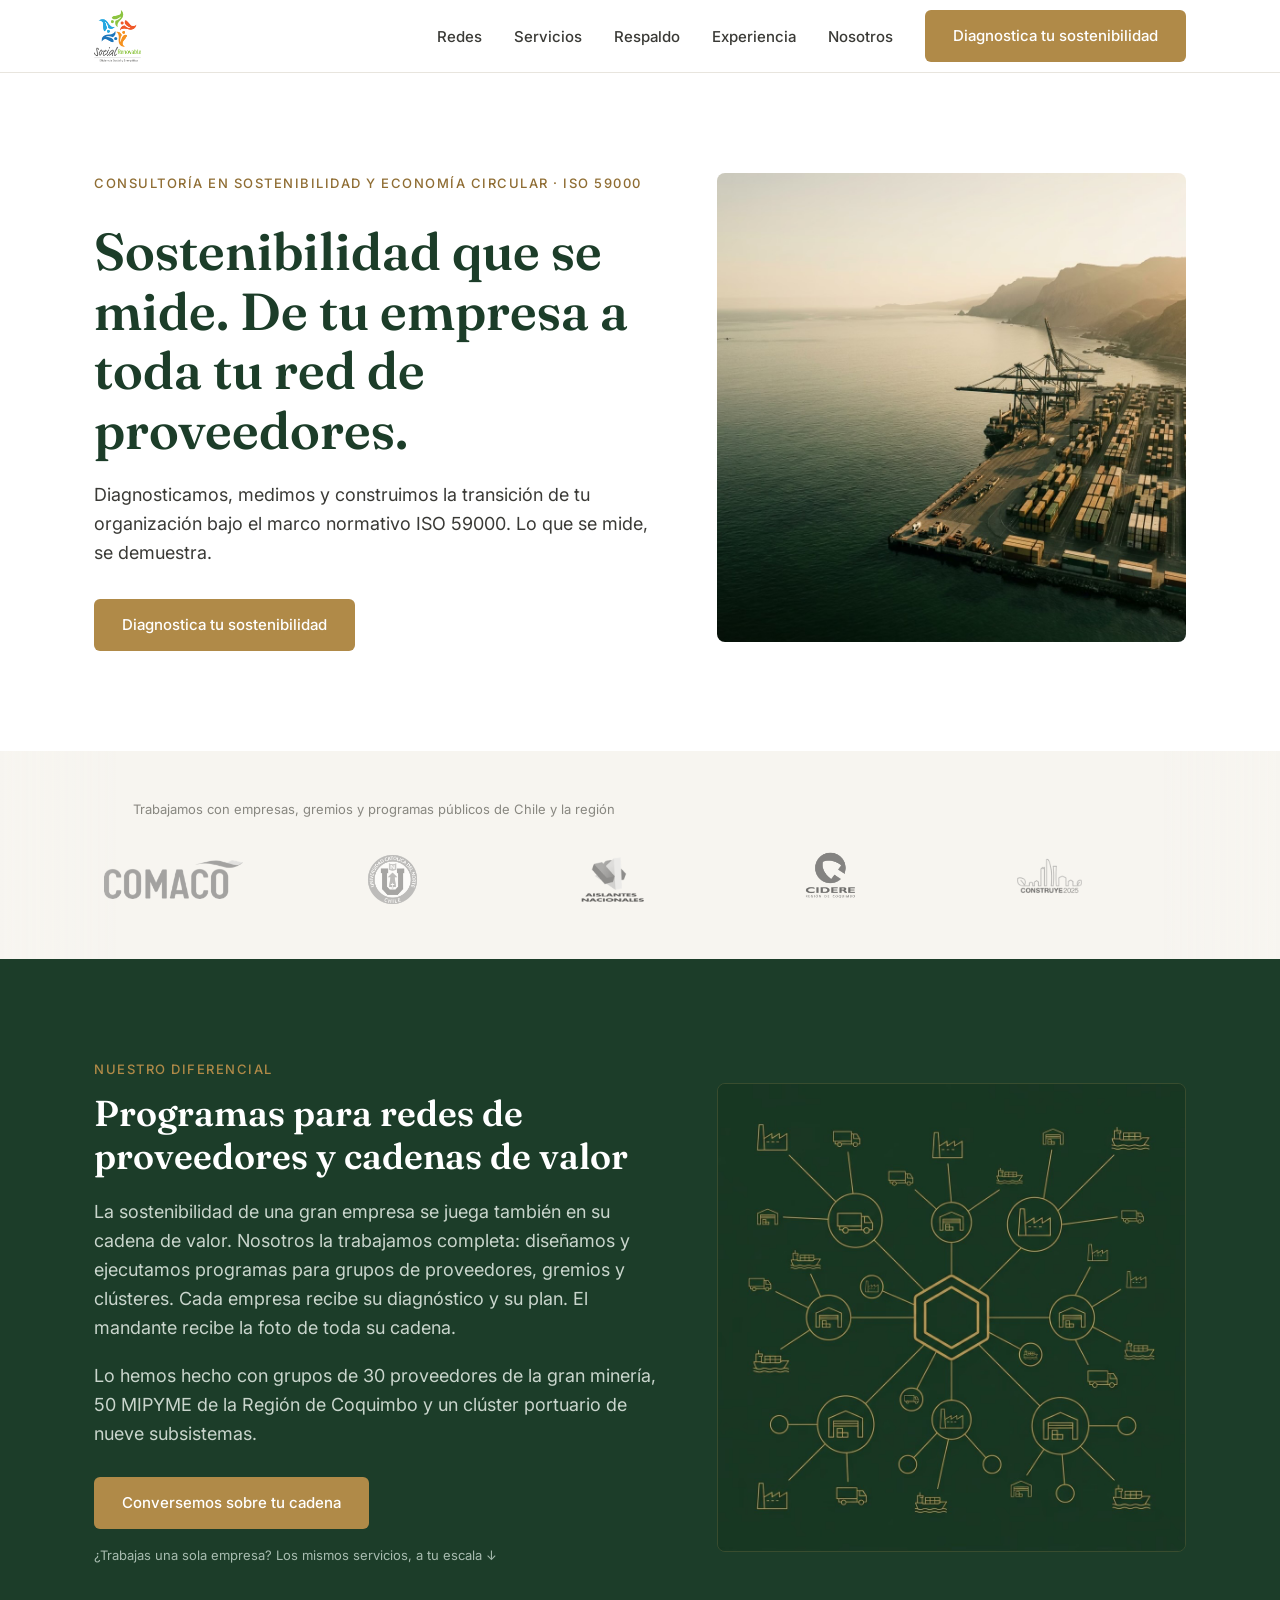
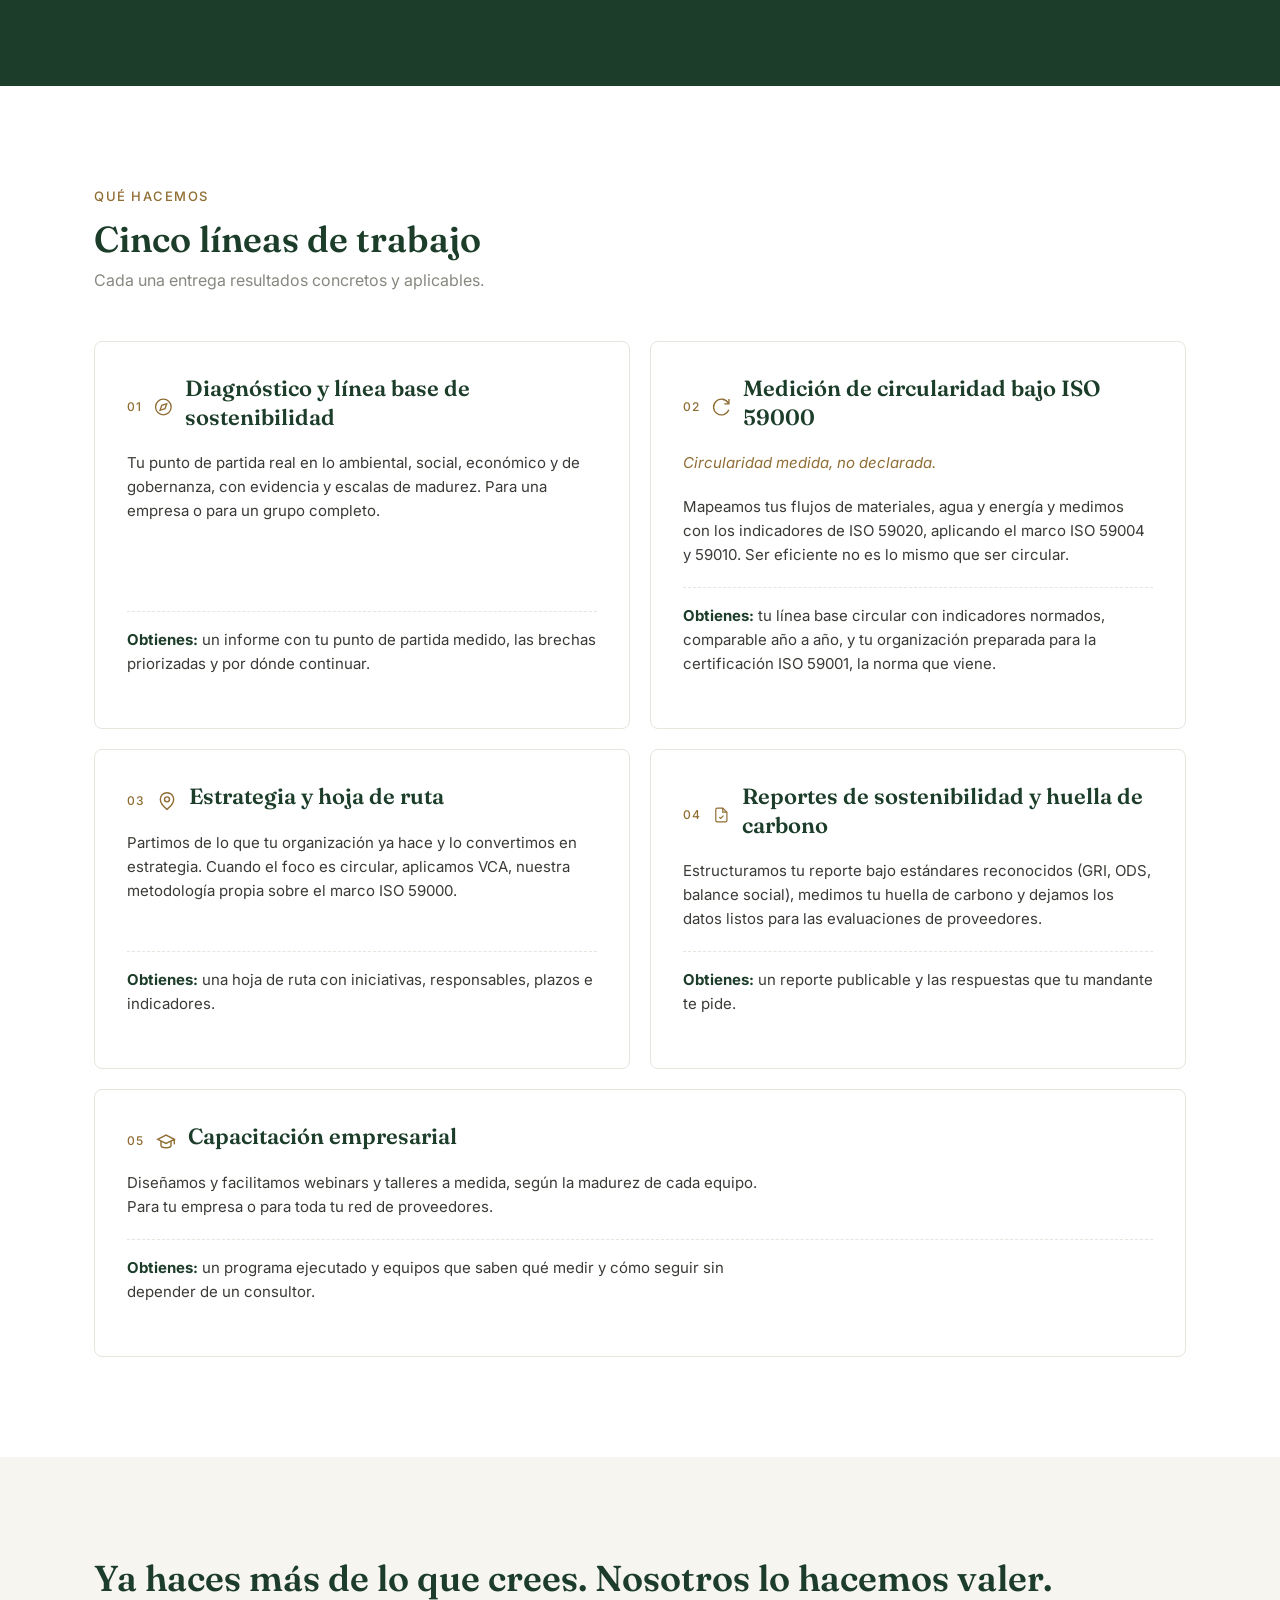
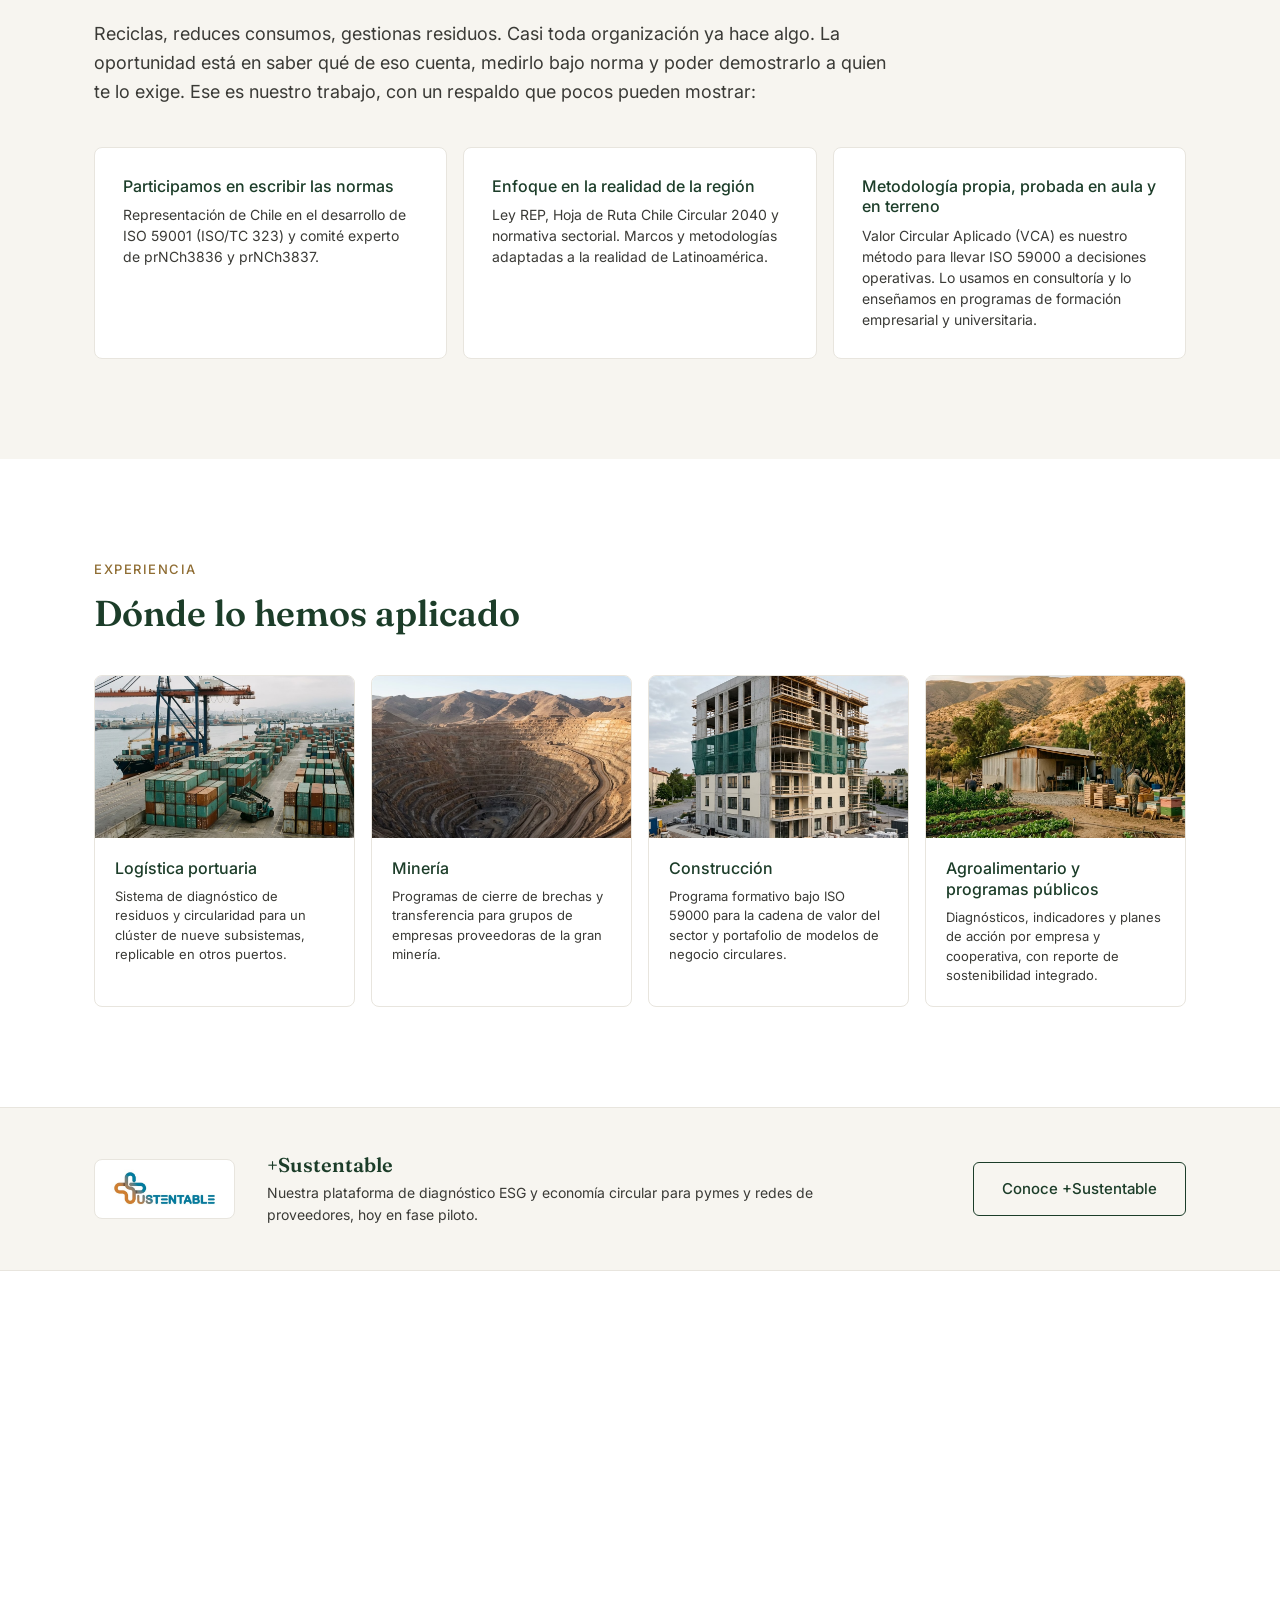
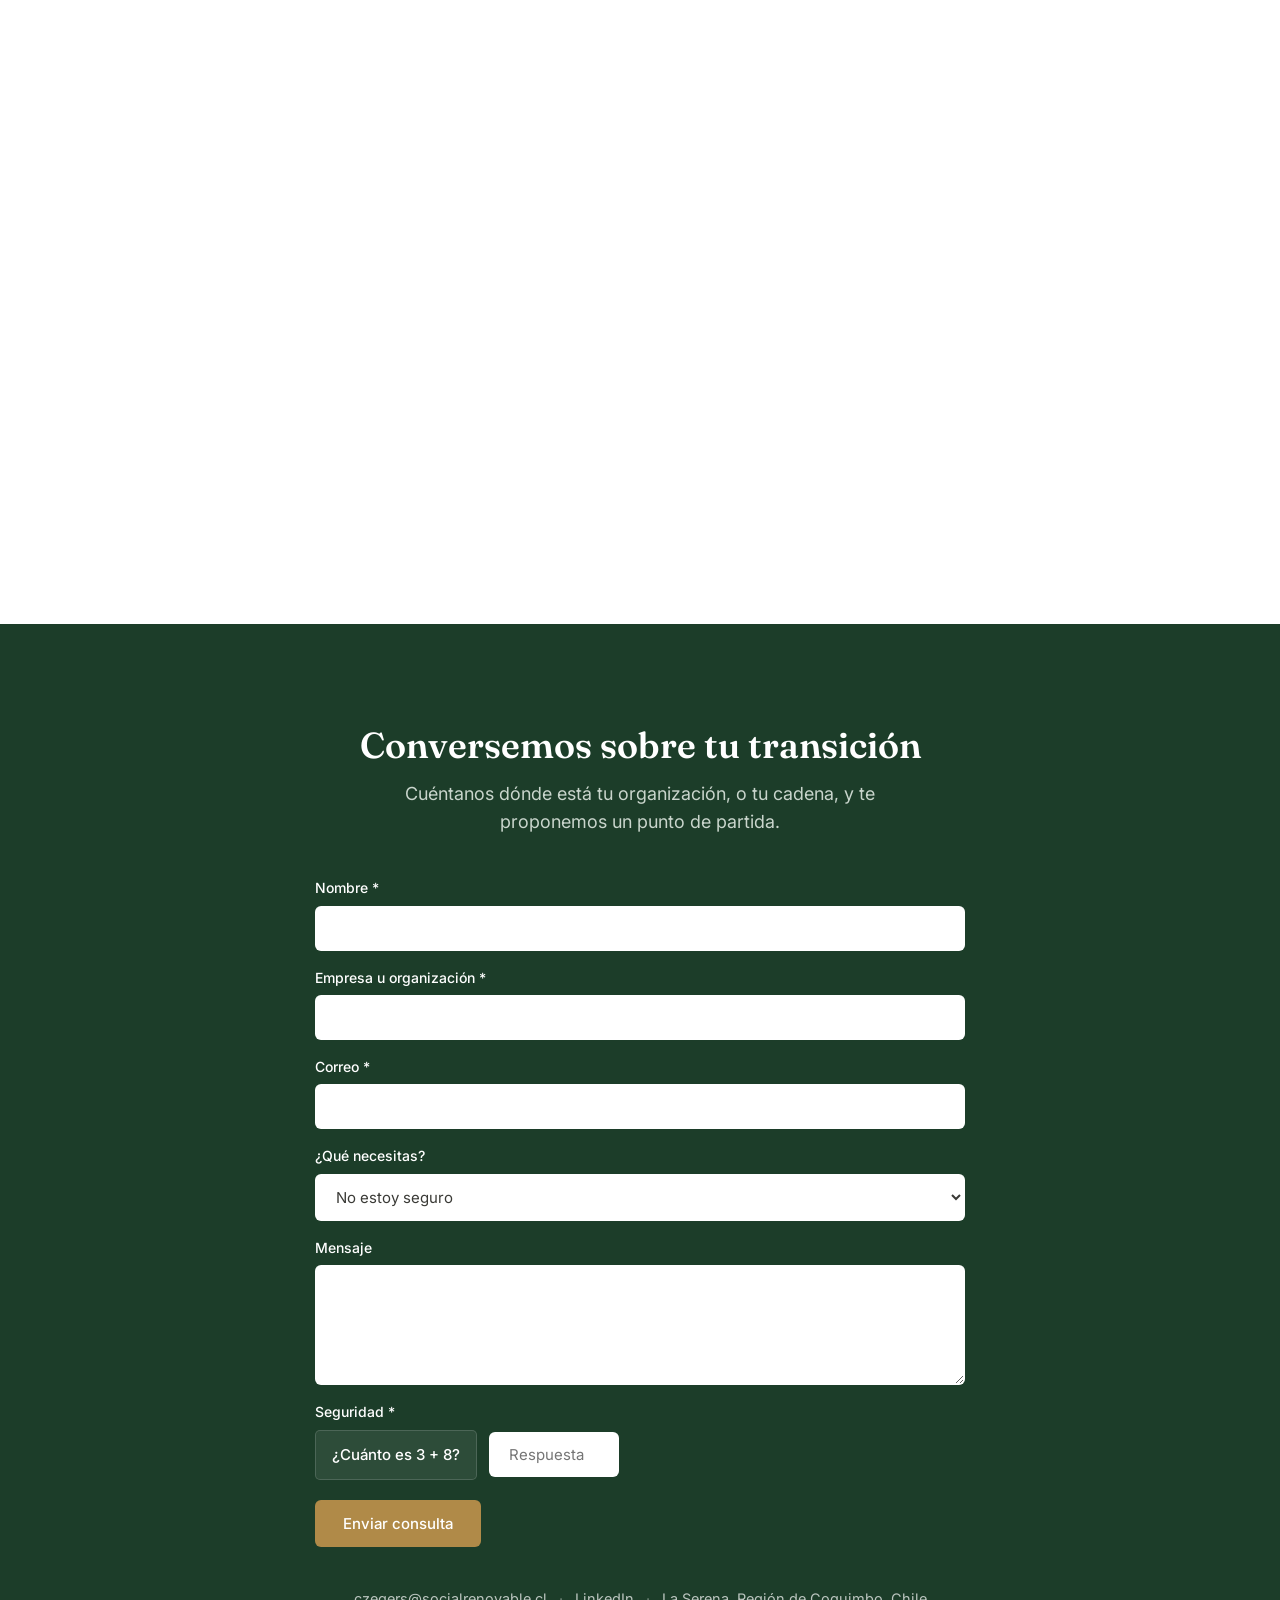
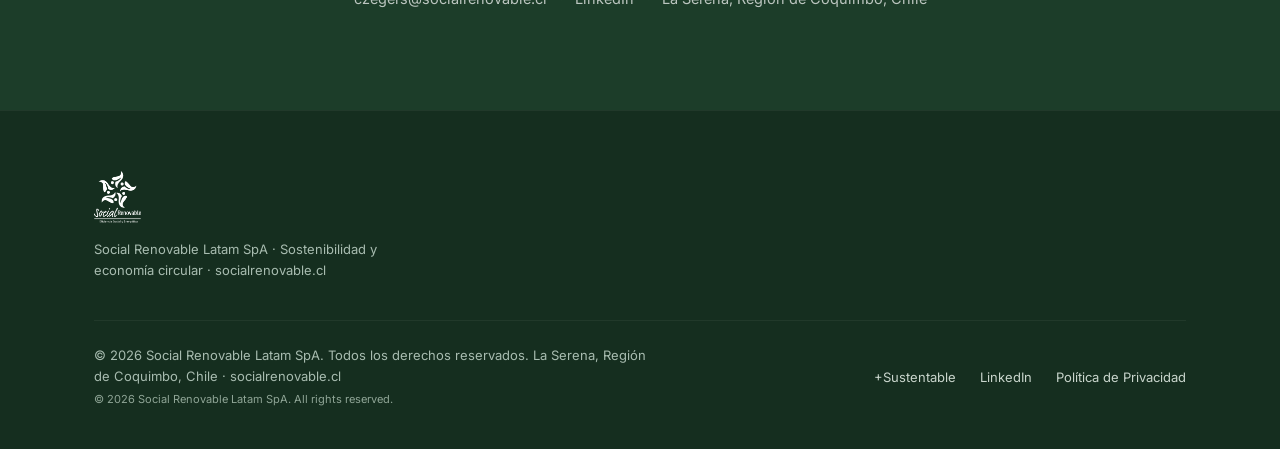
==== index.html @ d2549c49 "Use universal JPG images to resolve Firefox Mobile AVIF decoding failure" ====
<!DOCTYPE html>
<html lang="es-CL">

<head>
  <meta charset="UTF-8">
  <meta name="viewport" content="width=device-width, initial-scale=1.0">
  <title>Social Renovable Latam · Consultoría en sostenibilidad y economía circular ISO 59000</title>
  <meta name="description"
    content="Diagnóstico, medición de circularidad ISO 59000, estrategia, reportes de sostenibilidad y capacitación. Para empresas y redes de proveedores. Chile y Latinoamérica.">
  <meta name="robots" content="index, follow, max-image-preview:large, max-snippet:-1, max-video-preview:-1">

  <link rel="canonical" href="https://socialrenovable.cl/">

  <meta property="og:type" content="website">
  <meta property="og:url" content="https://socialrenovable.cl/">
  <meta property="og:title"
    content="Social Renovable Latam · Consultoría en sostenibilidad y economía circular ISO 59000">
  <meta property="og:description"
    content="Diagnóstico, medición de circularidad ISO 59000, estrategia, reportes de sostenibilidad y capacitación. Para empresas y redes de proveedores. Chile y Latinoamérica.">
  <meta property="og:image" content="https://socialrenovable.cl/img/logos/LOGO-SOCIAL-RENOVABLE_alta.png">

  <meta name="twitter:card" content="summary_large_image">
  <meta name="twitter:title"
    content="Social Renovable Latam · Consultoría en sostenibilidad y economía circular ISO 59000">
  <meta name="twitter:description"
    content="Diagnóstico, medición de circularidad ISO 59000, estrategia, reportes de sostenibilidad y capacitación. Para empresas y redes de proveedores. Chile y Latinoamérica.">
  <meta name="twitter:image" content="https://socialrenovable.cl/img/logos/LOGO-SOCIAL-RENOVABLE_alta.png">

  <script type="application/ld+json">
  {
    "@context": "https://schema.org",
    "@type": "LocalBusiness",
    "name": "Social Renovable Latam",
    "image": "https://socialrenovable.cl/img/logos/LOGO-SOCIAL-RENOVABLE_alta.png",
    "url": "https://socialrenovable.cl/",
    "telephone": "+56977085377",
    "email": "czegers@socialrenovable.cl",
    "address": {
      "@type": "PostalAddress",
      "addressLocality": "La Serena",
      "addressRegion": "Región de Coquimbo",
      "addressCountry": "CL"
    },
    "sameAs": [
      "https://www.linkedin.com/company/social-renovable/"
    ],
    "description": "Consultoría senior en sostenibilidad, economía circular ISO 59000, estrategias ESG y medición de huella de carbono en Chile y Latinoamérica."
  }
  </script>

  <link rel="icon" type="image/png" href="img/logos/LOGO-SOCIAL-RENOVABLE_alta.png">
  <link rel="preconnect" href="https://fonts.googleapis.com">
  <link rel="preconnect" href="https://fonts.gstatic.com" crossorigin>
  <link
    href="https://fonts.googleapis.com/css2?family=Fraunces:opsz,wght@9..144,500;9..144,600&family=Inter:wght@400;500&display=swap"
    rel="stylesheet">
  <link rel="stylesheet" href="css/style.css">
  <script src="js/main.js" defer></script>
</head>

<body>

  <!-- navbar -->
  <nav class="navbar">
    <div class="wrap">
      <a href="#inicio" class="nav-logo" aria-label="Social Renovable Latam Inicio">
        <img src="img/logos/LOGO-SOCIAL-RENOVABLE_alta.png" alt="Social Renovable Latam Logo" width="200" height="52"
          fetchpriority="high">
      </a>

      <button class="nav-toggle" aria-label="Abrir menú de navegación" aria-expanded="false">
        <span></span>
        <span></span>
        <span></span>
      </button>

      <ul class="nav-menu">
        <li class="nav-item"><a href="#redes">Redes</a></li>
        <li class="nav-item"><a href="#servicios">Servicios</a></li>
        <li class="nav-item"><a href="#respaldo">Respaldo</a></li>
        <li class="nav-item"><a href="#experiencia">Experiencia</a></li>
        <li class="nav-item"><a href="#nosotros">Nosotros</a></li>
        <li><a href="#contacto" class="btn btn-primario">Diagnostica tu sostenibilidad</a></li>
      </ul>
    </div>
  </nav>

  <!-- hero -->
  <header class="hero" id="inicio">
    <div class="wrap">
      <div class="hero-content reveal">
        <span class="eyebrow">Consultoría en sostenibilidad y economía circular · ISO 59000</span>
        <h1>Sostenibilidad que se mide. De tu empresa a toda tu red de proveedores.</h1>
        <p class="hero-description">
          Diagnosticamos, medimos y construimos la transición de tu organización bajo el marco normativo ISO 59000. Lo
          que se mide, se demuestra.
        </p>
        <div class="hero-actions">
          <a href="#contacto" class="btn btn-primario">Diagnostica tu sostenibilidad</a>
        </div>
      </div>
      <div class="hero-img reveal">
        <img src="img/hero_port_terminal.jpg"
          alt="Vista elevada de un terminal portuario industrial al atardecer en la costa chilena, con contenedores y grúas de carga bajo una luz cálida"
          width="570" height="380" fetchpriority="high">
      </div>
    </div>
  </header>

  <main>

    <section class="trust section-crema">
      <div class="wrap reveal">
        <p class="trust-title">Trabajamos con empresas, gremios y programas públicos de Chile y la región</p>
        <!-- Los logotipos de clientes se cargan dinámicamente desde js/main.js -->
        <div class="trust-logos-wrapper">
          <div class="trust-logos" id="client-logos-container-1"></div>
          <div class="trust-logos" id="client-logos-container-2" aria-hidden="true"></div>
        </div>
      </div>
    </section>


    <section class="networks section-dark" id="redes">
      <div class="wrap">
        <div class="networks-content reveal">
          <span class="eyebrow">Nuestro diferencial</span>
          <h2>Programas para redes de proveedores y cadenas de valor</h2>
          <p>
            La sostenibilidad de una gran empresa se juega también en su cadena de valor. Nosotros la trabajamos
            completa:
            diseñamos y ejecutamos programas para grupos de proveedores, gremios y clústeres. Cada empresa recibe su
            diagnóstico y su plan. El mandante recibe la foto de toda su cadena.
          </p>
          <p>
            Lo hemos hecho con grupos de 30 proveedores de la gran minería, 50 MIPYME de la Región de Coquimbo y un
            clúster portuario de nueve subsistemas.
          </p>
          <div class="networks-actions">
            <a href="#contacto" class="btn btn-primario">Conversemos sobre tu cadena</a>
            <p class="networks-bridge">¿Trabajas una sola empresa? Los mismos servicios, a tu escala ↓</p>
          </div>
        </div>
        <div class="networks-img reveal">
          <img src="img/supply_network_illustration.jpg"
            alt="Ilustración de red que conecta nodos industriales, representando la cadena de valor y proveedores en color dorado sobre fondo verde"
            loading="lazy" width="570" height="380">
        </div>
      </div>
    </section>


    <section class="services" id="servicios">
      <div class="wrap">
        <div class="reveal">
          <span class="eyebrow">Qué hacemos</span>
          <h2>Cinco líneas de trabajo</h2>
          <p class="services-intro">Cada una entrega resultados concretos y aplicables.</p>
        </div>

        <div class="services-grid">

          <article class="card-service reveal">
            <div class="card-header">
              <span class="card-num">01</span>

              <svg class="card-icon" viewBox="0 0 24 24" xmlns="http://www.w3.org/2000/svg">
                <circle cx="12" cy="12" r="10" />
                <polygon points="16.24,7.76 14.12,14.12 7.76,16.24 9.88,9.88" />
              </svg>
              <h3>Diagnóstico y línea base de sostenibilidad</h3>
            </div>
            <p>
              Tu punto de partida real en lo ambiental, social, económico y de gobernanza, con evidencia y escalas de
              madurez. Para una empresa o para un grupo completo.
            </p>
            <div class="card-output">
              <p><strong>Obtienes:</strong> un informe con tu punto de partida medido, las brechas priorizadas y por
                dónde
                continuar.</p>
            </div>
          </article>


          <article class="card-service reveal">
            <div class="card-header">
              <span class="card-num">02</span>

              <svg class="card-icon" viewBox="0 0 24 24" xmlns="http://www.w3.org/2000/svg">
                <path d="M21.5 2v6h-6M21.34 15.57a10 10 0 1 1-.57-8.38l.67-.67" />
              </svg>
              <h3>Medición de circularidad bajo ISO 59000</h3>
            </div>
            <p class="card-tagline">Circularidad medida, no declarada.</p>
            <p>
              Mapeamos tus flujos de materiales, agua y energía y medimos con los indicadores de ISO 59020, aplicando el
              marco ISO 59004 y 59010. Ser eficiente no es lo mismo que ser circular.
            </p>
            <div class="card-output">
              <p><strong>Obtienes:</strong> tu línea base circular con indicadores normados, comparable año a año, y tu
                organización preparada para la certificación ISO 59001, la norma que viene.</p>
            </div>
          </article>


          <article class="card-service reveal">
            <div class="card-header">
              <span class="card-num">03</span>

              <svg class="card-icon" viewBox="0 0 24 24" xmlns="http://www.w3.org/2000/svg">
                <path d="M20 10c0 6-8 12-8 12s-8-6-8-12a8 8 0 0 1 16 0Z" />
                <circle cx="12" cy="10" r="3" />
              </svg>
              <h3>Estrategia y hoja de ruta</h3>
            </div>
            <p>
              Partimos de lo que tu organización ya hace y lo convertimos en estrategia. Cuando el foco es circular,
              aplicamos VCA, nuestra metodología propia sobre el marco ISO 59000.
            </p>
            <div class="card-output">
              <p><strong>Obtienes:</strong> una hoja de ruta con iniciativas, responsables, plazos e indicadores.</p>
            </div>
          </article>


          <article class="card-service reveal">
            <div class="card-header">
              <span class="card-num">04</span>

              <svg class="card-icon" viewBox="0 0 24 24" xmlns="http://www.w3.org/2000/svg">
                <path d="M14 2H6a2 2 0 0 0-2 2v16a2 2 0 0 0 2 2h12a2 2 0 0 0 2-2V8z" />
                <polyline points="14 2 14 8 20 8" />
                <polyline points="9 15 11 17 15 13" />
              </svg>
              <h3>Reportes de sostenibilidad y huella de carbono</h3>
            </div>
            <p>
              Estructuramos tu reporte bajo estándares reconocidos (GRI, ODS, balance social), medimos tu huella de
              carbono y dejamos los datos listos para las evaluaciones de proveedores.
            </p>
            <div class="card-output">
              <p><strong>Obtienes:</strong> un reporte publicable y las respuestas que tu mandante te pide.</p>
            </div>
          </article>


          <article class="card-service card-wide reveal">
            <div class="card-header">
              <span class="card-num">05</span>

              <svg class="card-icon" viewBox="0 0 24 24" xmlns="http://www.w3.org/2000/svg">
                <path d="M22 10v6M2 10l10-5 10 5-10 5z" />
                <path d="M6 12v5c0 2 2.5 3 6 3s6-1 6-3v-5" />
              </svg>
              <h3>Capacitación empresarial</h3>
            </div>
            <p>
              Diseñamos y facilitamos webinars y talleres a medida, según la madurez de cada equipo. Para tu empresa o
              para toda tu red de proveedores.
            </p>
            <div class="card-output">
              <p><strong>Obtienes:</strong> un programa ejecutado y equipos que saben qué medir y cómo seguir sin
                depender
                de un consultor.</p>
            </div>
          </article>
        </div>
      </div>
    </section>


    <section class="backing section-crema" id="respaldo">
      <div class="wrap">
        <div class="reveal">
          <h2>Ya haces más de lo que crees. Nosotros lo hacemos valer.</h2>
          <p class="backing-intro">
            Reciclas, reduces consumos, gestionas residuos. Casi toda organización ya hace algo. La oportunidad está en
            saber qué de eso cuenta, medirlo bajo norma y poder demostrarlo a quien te lo exige. Ese es nuestro trabajo,
            con un respaldo que pocos pueden mostrar:
          </p>
        </div>

        <div class="backing-grid">

          <article class="card-backing reveal">
            <h3>Participamos en escribir las normas</h3>
            <p>Representación de Chile en el desarrollo de ISO 59001 (ISO/TC 323) y comité experto de prNCh3836 y
              prNCh3837.</p>
          </article>


          <article class="card-backing reveal">
            <h3>Enfoque en la realidad de la región</h3>
            <p>Ley REP, Hoja de Ruta Chile Circular 2040 y normativa sectorial. Marcos y metodologías adaptadas a la
              realidad de Latinoamérica.</p>
          </article>


          <article class="card-backing reveal">
            <h3>Metodología propia, probada en aula y en terreno</h3>
            <p>Valor Circular Aplicado (VCA) es nuestro método para llevar ISO 59000 a decisiones operativas. Lo usamos
              en consultoría y lo enseñamos en programas de formación empresarial y universitaria.</p>
          </article>
        </div>
      </div>
    </section>


    <section class="experience" id="experiencia">
      <div class="wrap">
        <div class="reveal">
          <span class="eyebrow">Experiencia</span>
          <h2>Dónde lo hemos aplicado</h2>
        </div>

        <div class="experience-grid">

          <article class="card-experience reveal">
            <div class="experience-img">
              <img src="img/port_logistics_stacks.jpg"
                alt="Pilas de contenedores en puerto de carga marítima, con grúa pórtico de fondo" loading="lazy"
                width="345" height="230">
            </div>
            <div class="experience-body">
              <h3>Logística portuaria</h3>
              <p>Sistema de diagnóstico de residuos y circularidad para un clúster de nueve subsistemas, replicable en
                otros puertos.</p>
            </div>
          </article>


          <article class="card-experience reveal">
            <div class="experience-img">
              <img src="img/chilean_copper_mine.jpg"
                alt="Faena minera a rajo abierto en el norte de Chile a primera hora de la mañana, mostrando terrazas y montañas secas de fondo"
                loading="lazy" width="345" height="230">
            </div>
            <div class="experience-body">
              <h3>Minería</h3>
              <p>Programas de cierre de brechas y transferencia para grupos de empresas proveedoras de la gran minería.
              </p>
            </div>
          </article>


          <article class="card-experience reveal">
            <div class="experience-img">
              <img src="img/construction_site_order.jpg"
                alt="Edificio en construcción con estructura de concreto expuesto y materiales ordenados en primer plano"
                loading="lazy" width="345" height="230">
            </div>
            <div class="experience-body">
              <h3>Construcción</h3>
              <p>Programa formativo bajo ISO 59000 para la cadena de valor del sector y portafolio de modelos de negocio
                circulares.</p>
            </div>
          </article>


          <article class="card-experience reveal">
            <div class="experience-img">
              <img src="img/chilean_valley_cooperative.jpg"
                alt="Cooperativa agrícola en un valle chileno semiárido con cultivos y cobertizo de empaque bajo la luz de la tarde"
                loading="lazy" width="345" height="230">
            </div>
            <div class="experience-body">
              <h3>Agroalimentario y programas públicos</h3>
              <p>Diagnósticos, indicadores y planes de acción por empresa y cooperativa, con reporte de sostenibilidad
                integrado.</p>
            </div>
          </article>
        </div>
      </div>
    </section>

    <!-- +Sustentable -->
    <section class="sustentable-bar section-crema">
      <div class="wrap reveal">
        <div class="sustentable-logo">
          <img src="img/logos/descarga.jpeg" alt="Logo de +Sustentable" loading="lazy" width="120" height="40">
        </div>
        <div class="sustentable-text">
          <h3>+Sustentable</h3>
          <p>Nuestra plataforma de diagnóstico ESG y economía circular para pymes y redes de proveedores, hoy en fase
            piloto.</p>
        </div>
        <a href="#" class="btn btn-secundario link-sustentable" target="_blank" rel="noopener">Conoce +Sustentable</a>
      </div>
    </section>


    <section class="about" id="nosotros">
      <div class="wrap">
        <!-- PARTE 1: LA CONSULTORA -->
        <div class="about-consultora reveal">
          <div class="about-intro-grid">
            <div class="about-company-desc">
              <span class="eyebrow">Quiénes somos</span>
              <p>Social Renovable Latam es una consultora en sostenibilidad y economía circular con base en la Región de
                Coquimbo y alcance en Chile y Latinoamérica. Conectamos el marco normativo internacional con decisiones
                de
                negocio concretas, para empresas y para cadenas de valor completas.</p>
              <p>Trabajamos con una red de especialistas que se integra según cada proyecto.</p>
            </div>
            <div class="founder-card-wrapper">
              <div class="about-card">
                <div class="about-photo">
                  <img src="img/cristian_zegers_cadiz.jpg" alt="Cristian Zegers Cádiz" loading="lazy" width="280"
                    height="350">
                </div>
                <h3>Cristian Zegers Cádiz</h3>
                <div class="about-tagline"><a href="https://www.linkedin.com/in/cristianzegerscadiz/" target="_blank"
                    rel="noopener"><svg width="14" height="14" viewBox="0 0 24 24" fill="none" stroke="currentColor"
                      stroke-width="2" stroke-linecap="round" stroke-linejoin="round"
                      style="vertical-align: middle; margin-right: 4px; position: relative; top: -1px;">
                      <path d="M16 8a6 6 0 0 1 6 6v7h-4v-7a2 2 0 0 0-2-2 2 2 0 0 0-2 2v7h-4v-7a6 6 0 0 1 6-6z"></path>
                      <rect x="2" y="9" width="4" height="12"></rect>
                      <circle cx="4" cy="4" r="2"></circle>
                    </svg>linkedin.com/in/cristianzegerscadiz</a></div>
                <p class="about-bio">Fundador y consultor senior en sostenibilidad y economía circular. Representa a
                  Chile en el desarrollo de la norma ISO 59001 (ISO/TC 323). Docente de Magister.</p>
              </div>
            </div>
          </div>
        </div>
      </div>
    </section>

    <!-- Contacto -->
    <section class="contact section-dark" id="contacto">
      <div class="wrap">
        <div class="reveal">
          <h2>Conversemos sobre tu transición</h2>
          <p class="contact-intro">Cuéntanos dónde está tu organización, o tu cadena, y te proponemos un punto de
            partida.
          </p>
        </div>

        <div class="contact-layout reveal">
          <form class="contact-form" id="contact-form">
            <!-- Campos de Configuración de FormSubmit (Desactiva captcha en la redirección externa porque usaremos uno interno) -->
            <input type="hidden" name="_captcha" value="false">
            <!-- Honeypot: Campo oculto anti-bots -->
            <input type="text" name="_honey" style="display:none">

            <div class="form-group">
              <label for="form-nombre">Nombre *</label>
              <input type="text" id="form-nombre" name="nombre" class="form-input" required>
            </div>

            <div class="form-group">
              <label for="form-empresa">Empresa u organización *</label>
              <input type="text" id="form-empresa" name="empresa" class="form-input" required>
            </div>

            <div class="form-group">
              <label for="form-email">Correo *</label>
              <input type="email" id="form-email" name="email" class="form-input" required>
            </div>

            <div class="form-group">
              <label for="form-necesita">¿Qué necesitas?</label>
              <select id="form-necesita" name="necesidad" class="form-input">
                <option value="Diagnóstico de sostenibilidad">Diagnóstico de sostenibilidad</option>
                <option value="Medición de circularidad">Medición de circularidad</option>
                <option value="Estrategia y hoja de ruta">Estrategia y hoja de ruta</option>
                <option value="Reportes y huella de carbono">Reportes y huella de carbono</option>
                <option value="Capacitación">Capacitación</option>
                <option value="Programa para mi red de proveedores">Programa para mi red de proveedores</option>
                <option value="No estoy seguro" selected>No estoy seguro</option>
              </select>
            </div>

            <div class="form-group">
              <label for="form-mensaje">Mensaje</label>
              <textarea id="form-mensaje" name="mensaje" class="form-input"></textarea>
            </div>

            <!-- CAPTCHA Matemático de Seguridad -->
            <div class="form-group captcha-group">
              <label for="form-captcha">Seguridad *</label>
              <div class="captcha-wrapper">
                <span id="captcha-question" class="captcha-question">¿Cuánto es X + Y?</span>
                <input type="number" id="form-captcha" class="form-input captcha-input" placeholder="Respuesta"
                  required>
              </div>
            </div>

            <button type="submit" class="btn btn-primario">Enviar consulta</button>

            <div class="form-message" id="form-message"></div>
          </form>

          <div class="contact-footer">
            <a href="mailto:czegers@socialrenovable.cl" class="contacto-email">czegers@socialrenovable.cl</a>
            <span class="divider">·</span>
            <a href="https://www.linkedin.com/company/social-renovable/" target="_blank" rel="noopener">LinkedIn</a>
            <span class="divider">·</span>
            <span class="location">La Serena, Región de Coquimbo, Chile</span>
          </div>
        </div>
      </div>
    </section>

  </main>

  <!-- footer -->
  <footer class="footer">
    <div class="wrap">
      <div class="footer-top">
        <div class="footer-brand">
          <a href="#inicio" class="footer-logo">
            <img src="img/logos/LOGO-SOCIAL-RENOVABLE_alta.png" alt="Social Renovable Latam Logo Blanco" width="200"
              height="52">
          </a>
          <p>Social Renovable Latam SpA · Sostenibilidad y economía circular · socialrenovable.cl</p>
        </div>
      </div>

      <div class="footer-bottom">
        <div class="footer-copyrights">
          <p>&copy; 2026 Social Renovable Latam SpA. Todos los derechos reservados. La Serena, Región de Coquimbo, Chile
            · socialrenovable.cl</p>
          <p class="copyright-en">&copy; 2026 Social Renovable Latam SpA. All rights reserved.</p>
        </div>
        <div class="footer-links">
          <a href="#" class="link-sustentable" target="_blank" rel="noopener">+Sustentable</a>
          <a href="https://www.linkedin.com/company/social-renovable/" target="_blank" rel="noopener">LinkedIn</a>
          <a href="politica-de-privacidad.html">Política de Privacidad</a>
        </div>
      </div>
    </div>
  </footer>

</body>

</html>
---- css/style.css ----
:root {
  --color-verde-noche: #1C3D29;
  --color-verde-oscuro: #152E1F;
  --color-dorado-btn: #B08A48;
  --color-dorado-btn-hover: #9C7A3E;
  --color-dorado-texto: #8F6D33;
  --color-crema: #F7F5F0;
  --color-texto-cuerpo: #3A3A36;
  --color-texto-sobre-verde-titulo: #FFFFFF;
  --color-texto-sobre-verde-cuerpo: #C9D5CC;
  --color-texto-sobre-verde-nota: #A8BCB0;
  --color-bordes-tarjeta: #E8E5DE;

  --font-titulos: 'Fraunces', serif;
  --font-cuerpo: 'Inter', sans-serif;

  --max-width-content: 1140px;
}

* {
  margin: 0;
  padding: 0;
  box-sizing: border-box;
}

html {
  scroll-behavior: smooth;
}

body {
  font-family: var(--font-cuerpo);
  font-size: 18px;
  line-height: 1.6;
  color: var(--color-texto-cuerpo);
  background-color: #FFFFFF;
  -webkit-font-smoothing: antialiased;
}

h1,
h2,
h3,
.heading-font {
  font-family: var(--font-titulos);
  font-weight: 600;
  color: var(--color-verde-noche);
}

h1 {
  font-size: clamp(30px, 5vw, 52px);
  line-height: 1.15;
}

h2 {
  font-size: clamp(26px, 4vw, 36px);
  line-height: 1.2;
}

h3 {
  font-size: 22px;
  line-height: 1.3;
}

p {
  max-width: 70ch;
}

.eyebrow {
  font-size: 13px;
  font-weight: 500;
  text-transform: uppercase;
  letter-spacing: 1.5px;
  color: var(--color-dorado-texto);
  margin-bottom: 12px;
  display: block;
}

.section-dark .eyebrow {
  color: var(--color-dorado-btn);
}

.wrap {
  max-width: var(--max-width-content);
  margin: 0 auto;
  padding: 0 24px;
}

section {
  padding: 100px 0;
}

.section-dark {
  background-color: var(--color-verde-noche);
  color: var(--color-texto-sobre-verde-cuerpo);
}

.section-dark h2 {
  color: var(--color-texto-sobre-verde-titulo);
}

.section-crema {
  background-color: var(--color-crema);
}

.btn {
  display: inline-flex;
  align-items: center;
  justify-content: center;
  font-family: var(--font-cuerpo);
  font-size: 15px;
  font-weight: 500;
  text-decoration: none;
  padding: 14px 28px;
  border-radius: 6px;
  transition: all 0.2s ease;
  cursor: pointer;
  border: none;
}

.btn-primario {
  background-color: var(--color-dorado-btn);
  color: #FFFFFF;
}

.btn-primario:hover {
  background-color: var(--color-dorado-btn-hover);
}

.btn-secundario {
  background-color: transparent;
  border: 1.5px solid var(--color-verde-noche);
  color: var(--color-verde-noche);
}

.btn-secundario:hover {
  background-color: var(--color-verde-noche);
  color: #FFFFFF;
}

.section-dark .btn-secundario {
  border-color: #FFFFFF;
  color: #FFFFFF;
}

.section-dark .btn-secundario:hover {
  background-color: #FFFFFF;
  color: var(--color-verde-noche);
}

.link-secundario {
  display: inline-flex;
  align-items: center;
  font-size: 15px;
  font-weight: 500;
  text-decoration: none;
  color: var(--color-verde-noche);
  transition: opacity 0.2s ease;
}

.link-secundario:hover {
  opacity: 0.8;
}

.reveal {
  opacity: 0;
  transform: translateY(20px);
  transition: opacity 0.6s ease-out, transform 0.6s ease-out;
}

.reveal.visible {
  opacity: 1;
  transform: translateY(0);
}

@media (prefers-reduced-motion: reduce) {
  .reveal {
    opacity: 1;
    transform: none;
    transition: none;
  }
}

/* ----------------- COMPONENTES ----------------- */

.navbar {
  position: sticky;
  top: 0;
  background-color: #FFFFFF;
  border-bottom: 1px solid var(--color-bordes-tarjeta);
  z-index: 1000;
  transition: box-shadow 0.25s ease;
}

.navbar.scrolled {
  box-shadow: 0 4px 20px rgba(0, 0, 0, 0.05);
}

.navbar .wrap {
  display: flex;
  align-items: center;
  justify-content: space-between;
  height: 72px;
}

.nav-logo {
  display: block;
}

.nav-logo img {
  height: 52px;
  width: auto;
  display: block;
}

.nav-menu {
  display: flex;
  align-items: center;
  gap: 32px;
  list-style: none;
}

.nav-item a {
  text-decoration: none;
  color: var(--color-texto-cuerpo);
  font-size: 15px;
  font-weight: 500;
  transition: color 0.2s ease;
}

.nav-item a:hover {
  color: var(--color-verde-noche);
}

.nav-actions {
  display: flex;
  align-items: center;
  gap: 16px;
}

.nav-toggle {
  display: none;
  background: none;
  border: none;
  cursor: pointer;
  padding: 4px;
}

.nav-toggle span {
  display: block;
  width: 24px;
  height: 2px;
  background-color: var(--color-verde-noche);
  margin: 5px 0;
  transition: 0.3s ease;
}

.nav-toggle.active span:nth-child(1) {
  transform: rotate(-45deg) translate(-5px, 5px);
}

.nav-toggle.active span:nth-child(2) {
  opacity: 0;
}

.nav-toggle.active span:nth-child(3) {
  transform: rotate(45deg) translate(-5px, -5px);
}

.hero {
  padding: 100px 0;
  background-color: #FFFFFF;
}

.hero .wrap {
  display: grid;
  grid-template-columns: 1.2fr 1fr;
  gap: 60px;
  align-items: center;
}

.hero-content {
  display: flex;
  flex-direction: column;
  align-items: flex-start;
}

.hero-content h1 {
  margin: 16px 0 20px;
}

.hero-description {
  font-size: 18px;
  line-height: 1.6;
  margin-bottom: 32px;
  color: var(--color-texto-cuerpo);
}

.hero-actions {
  display: flex;
  align-items: center;
  gap: 20px;
  flex-wrap: wrap;
}

.hero-note {
  font-size: 13px;
  color: var(--color-dorado-texto);
  margin-top: 24px;
}

.hero-img img {
  width: 100%;
  height: auto;
  border-radius: 8px;
  object-fit: cover;
}

.trust {
  padding: 48px 0;
  text-align: center;
  overflow: hidden;
  position: relative;
}

.trust::before,
.trust::after {
  content: "";
  position: absolute;
  top: 0;
  width: 120px;
  height: 100%;
  z-index: 2;
  pointer-events: none;
}

.trust::before {
  left: 0;
  background: linear-gradient(to right, var(--color-crema) 0%, rgba(247, 245, 240, 0) 100%);
}

.trust::after {
  right: 0;
  background: linear-gradient(to left, var(--color-crema) 0%, rgba(247, 245, 240, 0) 100%);
}

.trust-title {
  font-size: 13px;
  color: #888780;
  margin-bottom: 28px;
  font-weight: normal;
}

.trust-logos-wrapper {
  overflow: hidden;
  width: 100%;
  display: flex;
  position: relative;
}

.trust-logos {
  display: flex;
  align-items: center;
  gap: 60px;
  flex-shrink: 0;
  animation: marquee 35s linear infinite;
  padding-right: 60px;
  will-change: transform;
  transform: translateZ(0);
}

@media (hover: hover) {
  .trust-logos-wrapper:hover .trust-logos {
    animation-play-state: paused;
  }
}

.trust-logo-item {
  width: 159px;
  height: 63px;
  flex-shrink: 0;
  display: flex;
  align-items: center;
  justify-content: center;
  padding: 0 10px;
}

.trust-logo-item img {
  max-width: 100%;
  max-height: 100%;
  width: auto;
  height: auto;
  object-fit: contain;
  filter: grayscale(100%);
  opacity: 0.6;
  transition: all 0.3s ease;
}

.trust-logo-item img:hover {
  filter: grayscale(0%);
  opacity: 1;
}

@keyframes marquee {
  0% {
    transform: translateX(0);
  }

  100% {
    transform: translateX(-100%);
  }
}

.networks .wrap {
  display: grid;
  grid-template-columns: 1.2fr 1fr;
  gap: 60px;
  align-items: center;
}

.networks h2 {
  margin: 12px 0 20px;
}

.networks p {
  margin-bottom: 20px;
}

.networks .networks-actions {
  margin-top: 28px;
}

.networks-bridge {
  font-size: 13px;
  color: var(--color-texto-sobre-verde-nota);
  margin-top: 16px;
}

.networks-img img {
  width: 100%;
  height: auto;
  border-radius: 8px;
  border: 1px solid rgba(176, 138, 72, 0.2);
}

.services h2 {
  margin: 12px 0 6px;
}

.services-intro {
  color: #888780;
  font-size: 16px;
  margin-bottom: 48px;
}

.services-grid {
  display: grid;
  grid-template-columns: repeat(2, 1fr);
  gap: 20px;
}

.card-service {
  background-color: #FFFFFF;
  border: 1px solid var(--color-bordes-tarjeta);
  border-radius: 8px;
  padding: 32px;
  transition: all 0.25s ease;
  display: flex;
  flex-direction: column;
}

.card-service:hover {
  border-color: var(--color-verde-noche);
  transform: translateY(-2px);
  box-shadow: 0 8px 30px rgba(28, 61, 41, 0.04);
}

.card-header {
  display: flex;
  align-items: center;
  gap: 12px;
  margin-bottom: 12px;
}

.card-num {
  font-size: 12px;
  font-weight: 500;
  color: var(--color-dorado-texto);
  letter-spacing: 1px;
}

.card-icon {
  width: 20px;
  height: 20px;
  stroke: var(--color-dorado-texto);
  fill: none;
  stroke-width: 1.7;
}

.card-service h3 {
  margin-bottom: 8px;
}

.card-tagline {
  font-size: 13px;
  font-style: italic;
  color: var(--color-dorado-texto);
  margin-bottom: 12px;
}

.card-service p {
  font-size: 15px;
  line-height: 1.6;
  margin-bottom: 20px;
  flex-grow: 1;
}

.card-output {
  font-size: 14px;
  padding-top: 16px;
  border-top: 1px dashed var(--color-bordes-tarjeta);
}

.card-output strong {
  color: var(--color-verde-noche);
}

.card-wide {
  grid-column: 1 / -1;
}

.backing h2 {
  margin-bottom: 20px;
}

.backing-intro {
  margin-bottom: 40px;
  font-size: 18px;
  max-width: 800px;
}

.backing-grid {
  display: grid;
  grid-template-columns: repeat(3, 1fr);
  gap: 16px;
}

.card-backing {
  background-color: #FFFFFF;
  border: 1px solid var(--color-bordes-tarjeta);
  border-radius: 8px;
  padding: 28px;
}

.card-backing h3 {
  font-family: var(--font-cuerpo);
  font-size: 16px;
  font-weight: 500;
  margin-bottom: 8px;
}

.card-backing p {
  font-size: 14px;
  line-height: 1.5;
}

.experience h2 {
  margin: 12px 0 40px;
}

.experience-grid {
  display: grid;
  grid-template-columns: repeat(4, 1fr);
  gap: 16px;
}

.card-experience {
  border: 1px solid var(--color-bordes-tarjeta);
  border-radius: 8px;
  overflow: hidden;
  background-color: #FFFFFF;
  transition: all 0.25s ease;
}

.card-experience:hover {
  border-color: var(--color-verde-noche);
  transform: translateY(-2px);
  box-shadow: 0 8px 30px rgba(0, 0, 0, 0.03);
}

.experience-img {
  width: 100%;
  aspect-ratio: 16/10;
  overflow: hidden;
}

.experience-img img {
  width: 100%;
  height: 100%;
  object-fit: cover;
}

.experience-body {
  padding: 20px;
}

.experience-body h3 {
  font-family: var(--font-cuerpo);
  font-size: 16px;
  font-weight: 500;
  margin-bottom: 8px;
}

.experience-body p {
  font-size: 13px;
  line-height: 1.5;
}

.sustentable-bar {
  padding: 44px 0;
  border-top: 1px solid var(--color-bordes-tarjeta);
  border-bottom: 1px solid var(--color-bordes-tarjeta);
}

.sustentable-bar .wrap {
  display: flex;
  align-items: center;
  justify-content: space-between;
  gap: 32px;
  flex-wrap: wrap;
}

.sustentable-logo {
  background-color: #FFFFFF;
  border: 1px solid var(--color-bordes-tarjeta);
  border-radius: 8px;
  padding: 10px 16px;
  height: 60px;
  display: flex;
  align-items: center;
}

.sustentable-logo img {
  height: 40px;
  width: auto;
  object-fit: contain;
}

.sustentable-text {
  flex-grow: 1;
  min-width: 280px;
}

.sustentable-text h3 {
  font-size: 20px;
  margin-bottom: 4px;
}

.sustentable-text p {
  font-size: 14px;
}

.about-intro-grid {
  display: grid;
  align-items: start;
  grid-template-columns: 1.2fr 1fr;
  gap: 60px;
  margin-top: 32px;
}

.founder-grid {
  display: grid;
  align-items: stretch;
  grid-template-columns: 1.3fr 1fr;
  gap: 60px;
}

.about h2 {
  margin: 12px 0 20px;
}

.about p {
  margin-bottom: 16px;
}

.about-card {
  background-color: var(--color-verde-noche);
  border-radius: 8px;
  padding: 28px;
  color: #FFFFFF;
}

.about-photo {
  width: 100%;
  border-radius: 6px;
  overflow: hidden;
  margin-bottom: 20px;
  aspect-ratio: 4/5;
}

.about-photo img {
  width: 100%;
  height: 100%;
  object-fit: cover;
  transition: transform 0.4s ease;
}

.about-photo:hover img {
  transform: scale(1.03);
}

.about-card h3 {
  color: #FFFFFF;
  font-size: 19px;
  margin-bottom: 6px;
}

.about-card .about-tagline {
  font-size: 13px;
  font-weight: 500;
  text-transform: none;
  letter-spacing: normal;
  margin-bottom: 14px;
}

.about-card .about-tagline a {
  display: inline-flex;
  align-items: center;
  color: var(--color-dorado-btn);
  text-decoration: none;
  transition: opacity 0.2s ease;
}

.about-card .about-tagline a:hover {
  opacity: 0.8;
  text-decoration: underline;
}

.about-card p {
  font-size: 13.5px;
  line-height: 1.5;
  color: var(--color-texto-sobre-verde-cuerpo);
  margin-bottom: 0;
}

/* Nuevas Clases - Sostenibilidad y Pilares */
.about-company-desc .lead-text {
  font-size: 19px;
  font-weight: 500;
  color: var(--color-verde-noche);
  line-height: 1.5;
  margin-bottom: 20px;
}

.about-pillars {
  display: flex;
  flex-direction: column;
  gap: 20px;
}

.pillar-card {
  display: flex;
  gap: 16px;
  background-color: #FFFFFF;
  border: 1px solid var(--color-bordes-tarjeta);
  padding: 20px;
  border-radius: 8px;
  transition: transform 0.3s ease, box-shadow 0.3s ease;
}

.pillar-card:hover {
  transform: translateY(-3px);
  box-shadow: 0 12px 24px rgba(28, 61, 41, 0.06);
  border-color: var(--color-dorado-btn);
}

.pillar-icon {
  flex-shrink: 0;
  width: 44px;
  height: 44px;
  border-radius: 8px;
  background-color: var(--color-crema);
  color: var(--color-verde-noche);
  display: flex;
  align-items: center;
  justify-content: center;
}

.pillar-icon svg {
  stroke: var(--color-verde-noche);
  width: 22px;
  height: 22px;
}

.pillar-content h4 {
  font-size: 15.5px;
  font-weight: 600;
  color: var(--color-verde-noche);
  margin-bottom: 4px;
}

.pillar-content p {
  font-size: 13px;
  line-height: 1.45;
  color: var(--color-texto-cuerpo);
  margin: 0;
}

/* Ficha del Fundador */

.contact {
  text-align: center;
}

.contact h2 {
  margin-bottom: 12px;
}

.contact-intro {
  color: var(--color-texto-sobre-verde-cuerpo);
  max-width: 500px;
  margin: 0 auto 40px;
}

.contact-layout {
  max-width: 650px;
  margin: 0 auto;
  text-align: left;
}

.form-group {
  margin-bottom: 16px;
  display: flex;
  flex-direction: column;
  gap: 6px;
}

.form-group label {
  font-size: 14px;
  font-weight: 500;
  color: #FFFFFF;
  text-transform: none;
  letter-spacing: normal;
}

.form-input {
  width: 100%;
  padding: 12px 16px;
  border: 1px solid rgba(255, 255, 255, 0.15);
  border-radius: 6px;
  font-family: var(--font-cuerpo);
  font-size: 15px;
  background-color: #FFFFFF;
  color: var(--color-texto-cuerpo);
  transition: all 0.2s ease;
}

.form-input:focus {
  outline: none;
  border-color: var(--color-dorado-btn);
  background-color: #FFFFFF;
  color: var(--color-texto-cuerpo);
}

select.form-input {
  background-color: #FFFFFF;
  color: var(--color-texto-cuerpo);
}

select.form-input option {
  background-color: #FFFFFF;
  color: var(--color-texto-cuerpo);
}

.form-group textarea {
  min-height: 120px;
  resize: vertical;
}

/* CAPTCHA de seguridad */
.captcha-group {
  margin-bottom: 20px;
}

.captcha-wrapper {
  display: flex;
  align-items: center;
  gap: 12px;
}

.captcha-question {
  background-color: rgba(255, 255, 255, 0.08);
  color: var(--color-texto-sobre-verde-titulo);
  font-family: inherit;
  font-size: 15px;
  font-weight: 500;
  padding: 12px 16px;
  border-radius: 5px;
  border: 1px solid rgba(255, 255, 255, 0.15);
  user-select: none;
  min-width: 140px;
  text-align: center;
}

.captcha-input {
  max-width: 130px;
  text-align: center;
}

.contact-footer {
  margin-top: 40px;
  text-align: center;
  font-size: 14.5px;
  color: rgba(255, 255, 255, 0.7);
  display: flex;
  justify-content: center;
  align-items: center;
  flex-wrap: wrap;
  gap: 12px;
}

.contact-footer a {
  color: rgba(255, 255, 255, 0.7);
  text-decoration: none;
  transition: color 0.2s ease;
}

.contact-footer a:hover {
  color: #FFFFFF;
  text-decoration: underline;
}

.contact-footer .divider {
  color: rgba(255, 255, 255, 0.35);
}

.form-message {
  margin-top: 16px;
  padding: 12px 16px;
  border-radius: 5px;
  font-size: 14px;
  display: none;
}

.form-message.success {
  background-color: rgba(46, 125, 50, 0.2);
  border: 1px solid rgb(46, 125, 50);
  color: #FFFFFF;
  display: block;
}

.form-message.error {
  background-color: rgba(198, 40, 40, 0.2);
  border: 1px solid rgb(198, 40, 40);
  color: #FFFFFF;
  display: block;
}

.footer {
  background-color: var(--color-verde-oscuro);
  color: var(--color-texto-sobre-verde-nota);
  padding: 60px 0 40px;
  font-size: 13px;
  border-top: 1px solid rgba(255, 255, 255, 0.05);
}

.footer-top {
  display: flex;
  justify-content: space-between;
  align-items: flex-start;
  gap: 40px;
  margin-bottom: 40px;
}

.footer-brand {
  max-width: 320px;
}

.footer-logo {
  display: block;
  margin-bottom: 16px;
}

.footer-logo img {
  height: 52px;
  width: auto;
  display: block;
  filter: brightness(0) invert(1);
}

.footer-bottom {
  border-top: 1px solid rgba(255, 255, 255, 0.05);
  padding-top: 24px;
  display: flex;
  justify-content: space-between;
  align-items: center;
  flex-wrap: wrap;
  gap: 20px;
}

.copyright-en {
  color: #8FA596;
  font-size: 0.85em;
  margin-top: 4px;
}

.footer-links {
  display: flex;
  gap: 24px;
}

.footer-links a {
  color: var(--color-texto-sobre-verde-cuerpo);
  text-decoration: none;
  transition: color 0.2s ease;
}

.footer-links a:hover {
  color: #FFFFFF;
}

.timeline {
  margin-top: 48px;
  position: relative;
  padding-left: 20px;
  text-align: left;
}

.timeline::before {
  content: "";
  position: absolute;
  top: 40px;
  left: 5px;
  width: 2px;
  height: calc(100% - 60px);
  background-color: var(--color-bordes-tarjeta);
}

.timeline-title {
  font-size: 20px;
  margin-bottom: 24px;
  color: var(--color-verde-noche);
}

.timeline-item {
  position: relative;
  margin-bottom: 24px;
}

.timeline-item:last-child {
  margin-bottom: 0;
}

.timeline-badge {
  position: absolute;
  top: 6px;
  left: -20px;
  width: 12px;
  height: 12px;
  border-radius: 50%;
  background-color: var(--color-dorado-texto);
  border: 2px solid #FFFFFF;
  z-index: 2;
}

.timeline-content {
  padding-left: 10px;
}

.timeline-date {
  font-size: 12px;
  font-weight: 500;
  color: var(--color-dorado-texto);
  display: block;
  margin-bottom: 4px;
  text-transform: uppercase;
  letter-spacing: 0.5px;
}

.timeline-content h4 {
  font-size: 16px;
  font-weight: 600;
  color: var(--color-verde-noche);
  margin-bottom: 6px;
}

.timeline-content p {
  font-size: 14px;
  line-height: 1.5;
  color: var(--color-texto-cuerpo);
  margin-bottom: 0;
}

/* ----------------- MEDIA QUERIES ----------------- */

@media (max-width: 992px) {
  section {
    padding: 64px 0;
  }

  .hero {
    padding: 64px 0;
  }

  .hero .wrap,
  .networks .wrap,
  .about-intro-grid,
  .founder-grid {
    grid-template-columns: 1fr;
    gap: 40px;
  }

  .hero-content {
    order: 2;
  }

  .hero-img {
    order: 1;
    max-width: 600px;
    margin: 0 auto;
  }

  .services-grid {
    grid-template-columns: 1fr;
  }

  .backing-grid {
    grid-template-columns: 1fr;
    gap: 16px;
  }

  .experience-grid {
    grid-template-columns: repeat(2, 1fr);
  }

  .nav-menu {
    position: absolute;
    top: 72px;
    left: 0;
    width: 100%;
    background-color: #FFFFFF;
    flex-direction: column;
    padding: 24px;
    gap: 20px;
    border-bottom: 1px solid var(--color-bordes-tarjeta);
    box-shadow: 0 10px 20px rgba(0, 0, 0, 0.05);
    opacity: 0;
    visibility: hidden;
    transform: translateY(-10px);
    transition: all 0.3s ease;
  }

  .nav-menu.active {
    opacity: 1;
    visibility: visible;
    transform: translateY(0);
  }

  .nav-toggle {
    display: block;
  }

  .footer-top {
    flex-direction: column;
    gap: 30px;
  }
}

@media (max-width: 576px) {
  .experience-grid {
    grid-template-columns: 1fr;
  }

  .sustentable-bar .wrap {
    justify-content: center;
    text-align: center;
  }

  .sustentable-text {
    min-width: 100%;
  }

  .footer-bottom {
    flex-direction: column;
    text-align: center;
    gap: 16px;
  }

  .footer-links {
    justify-content: center;
  }
}
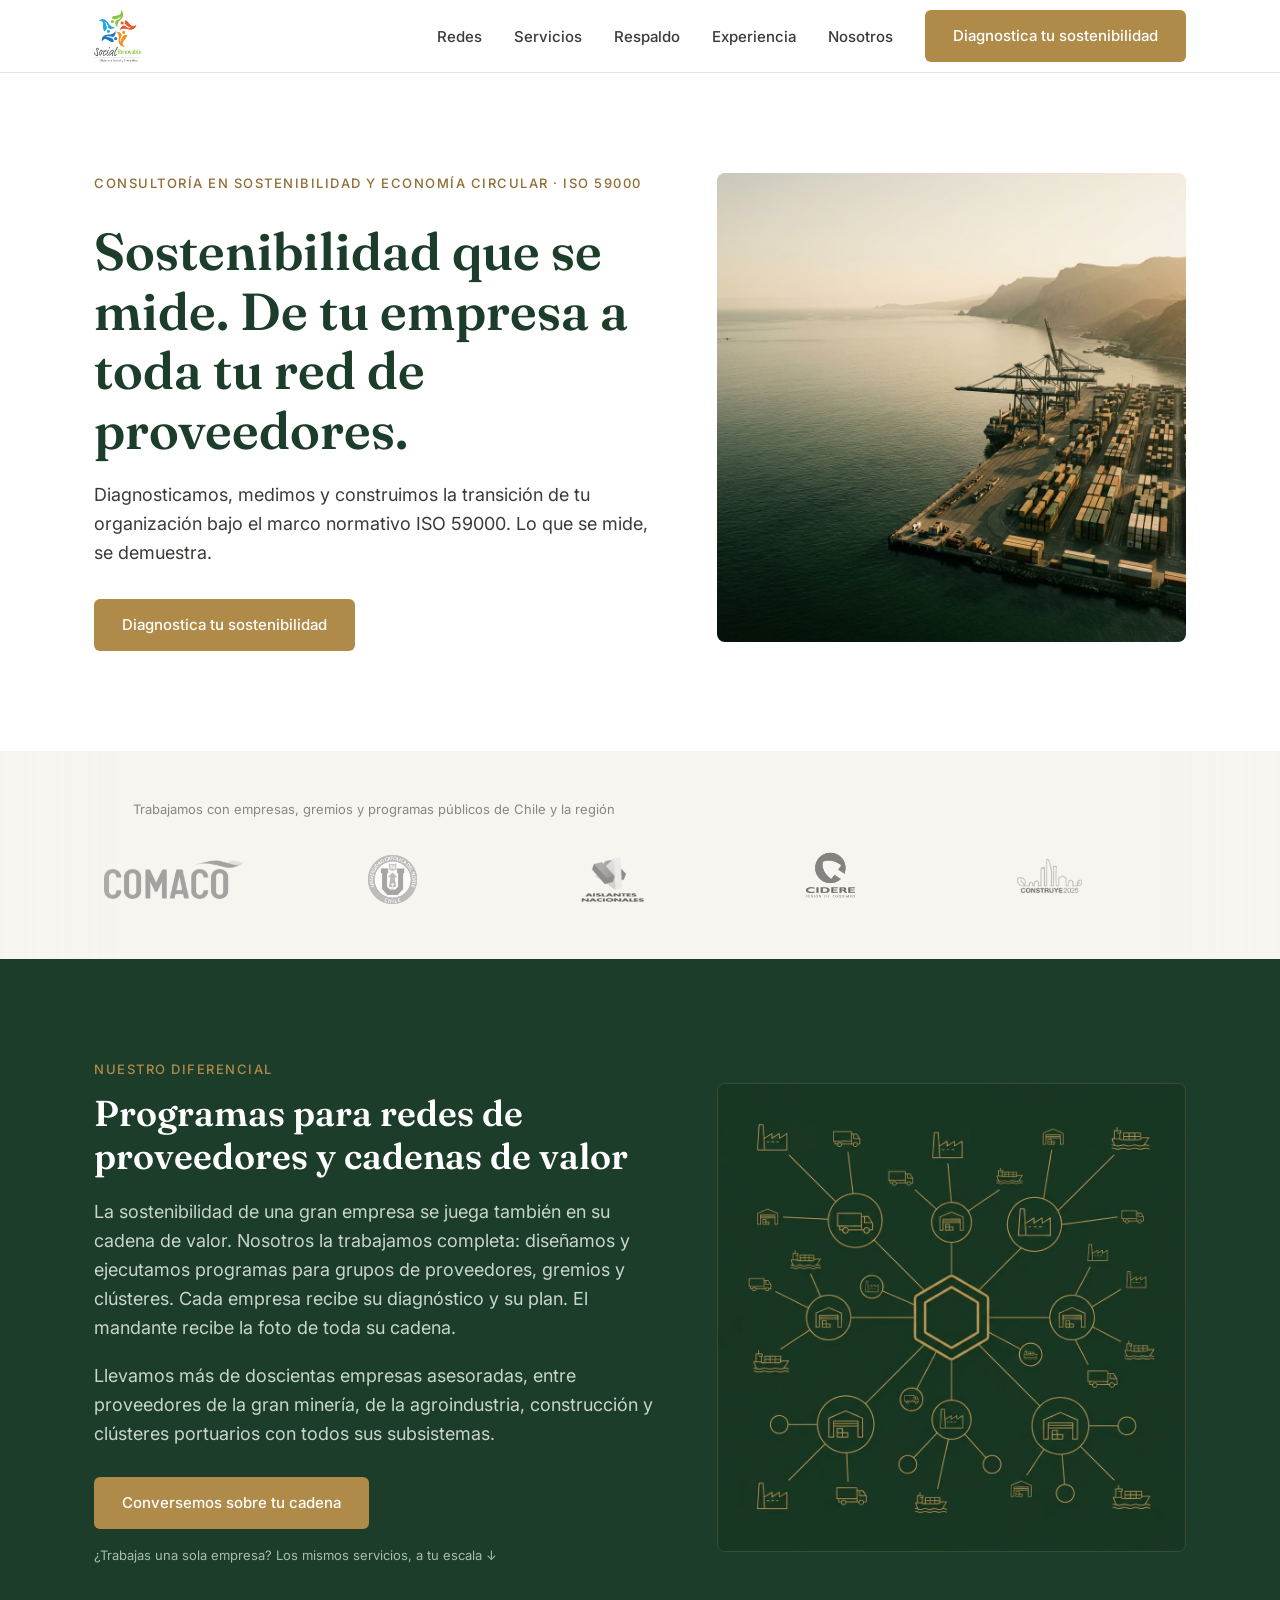
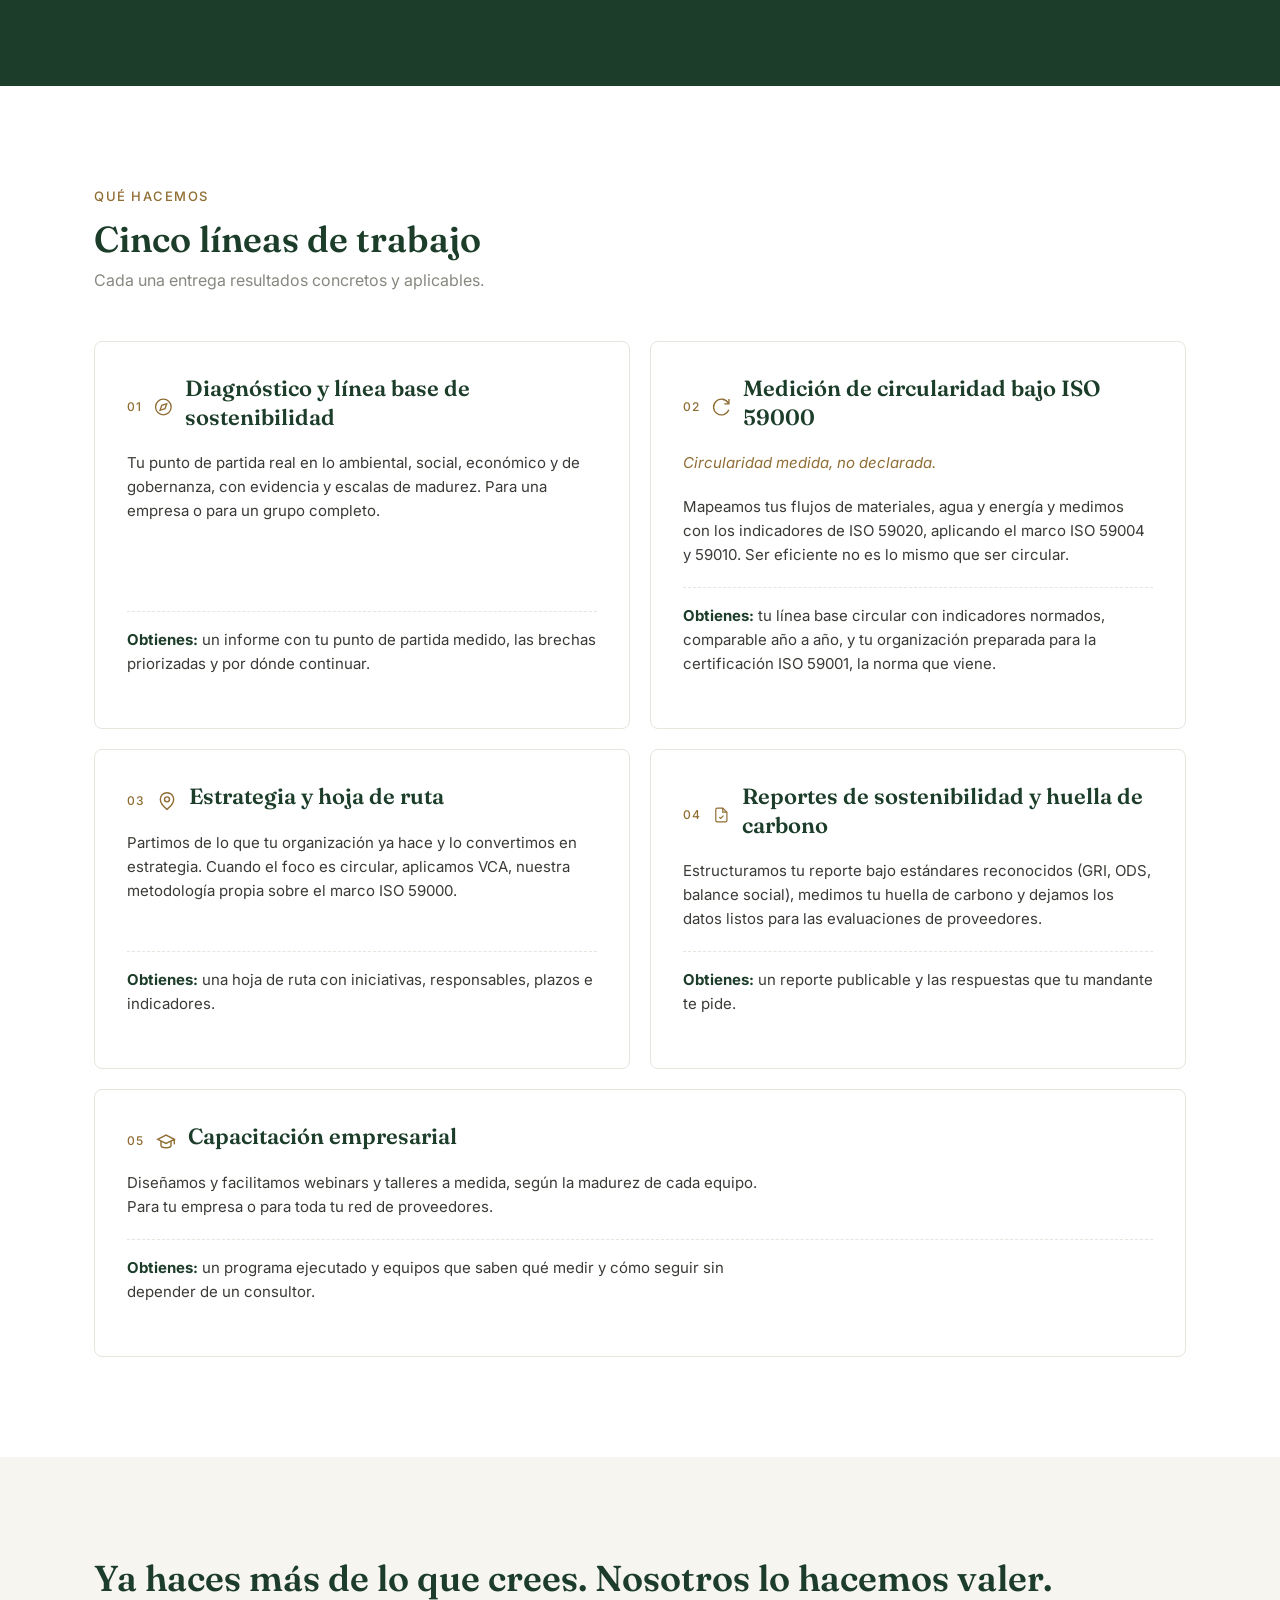
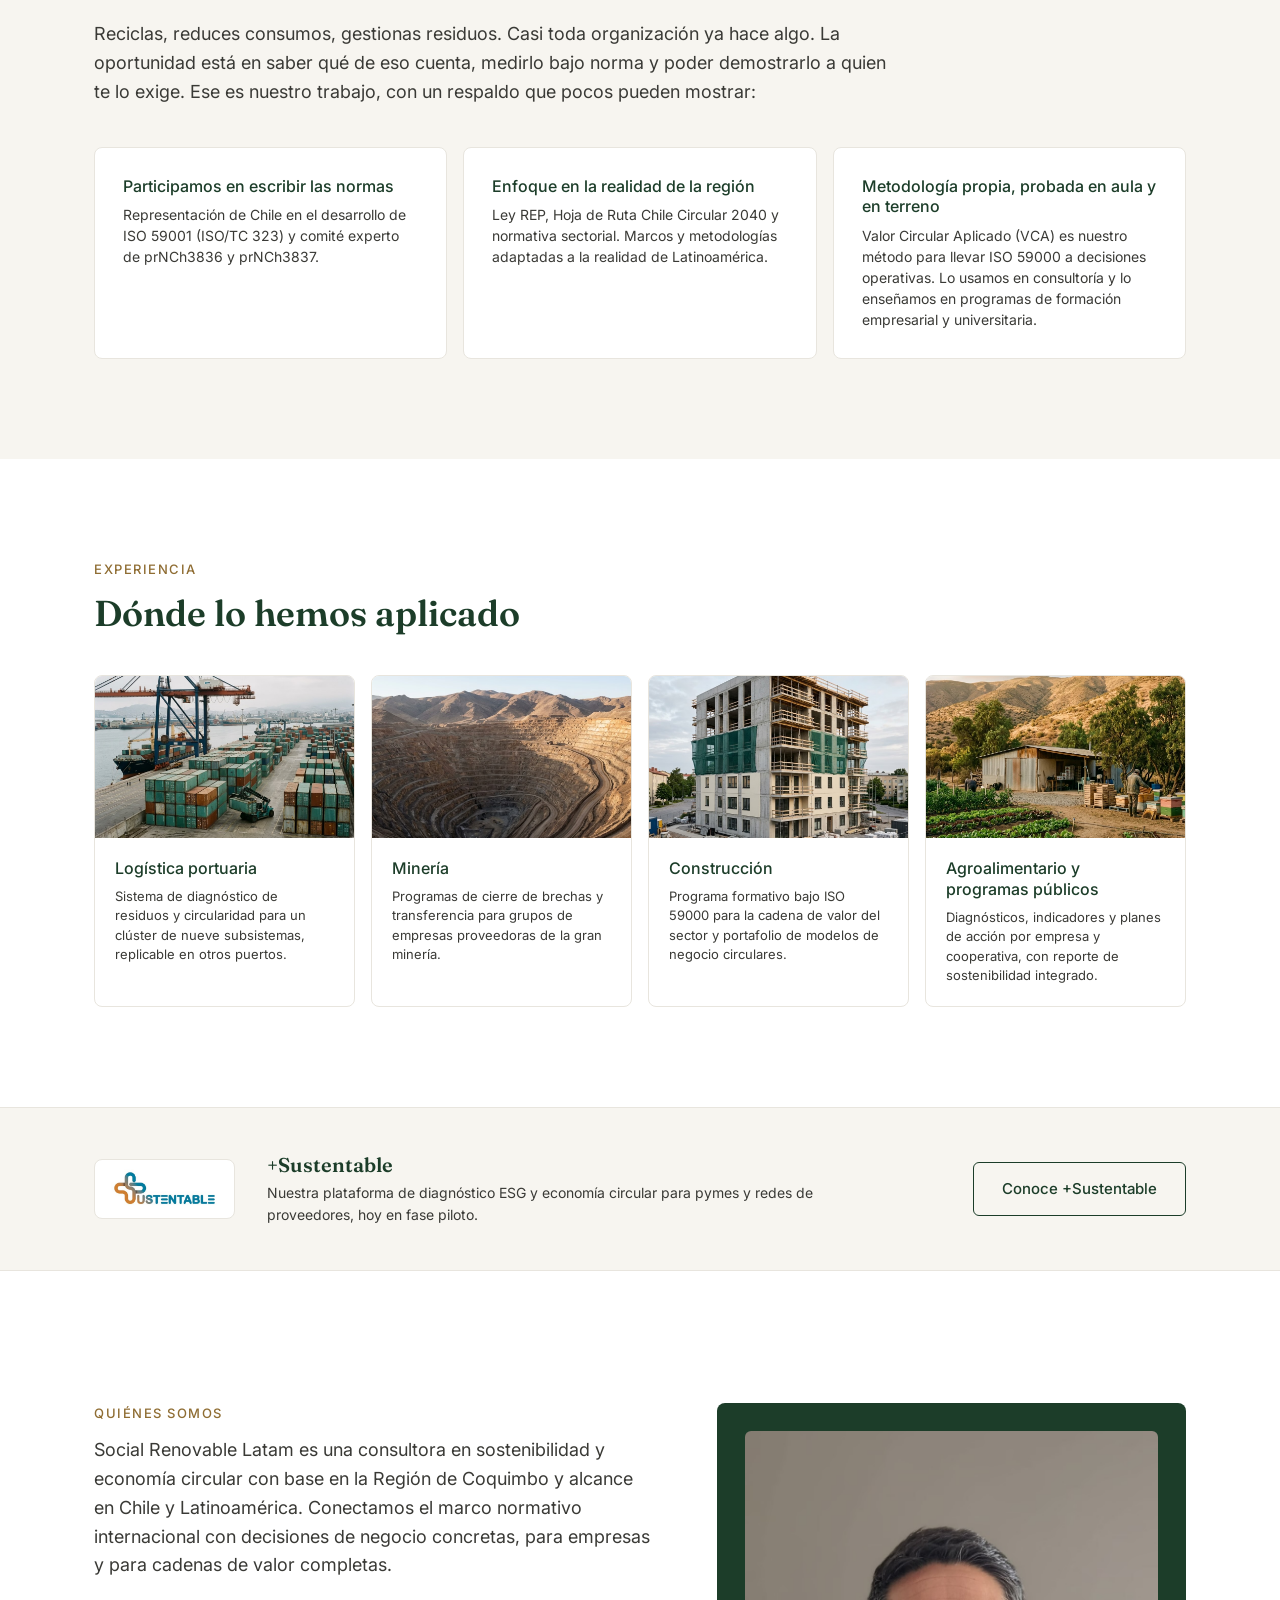
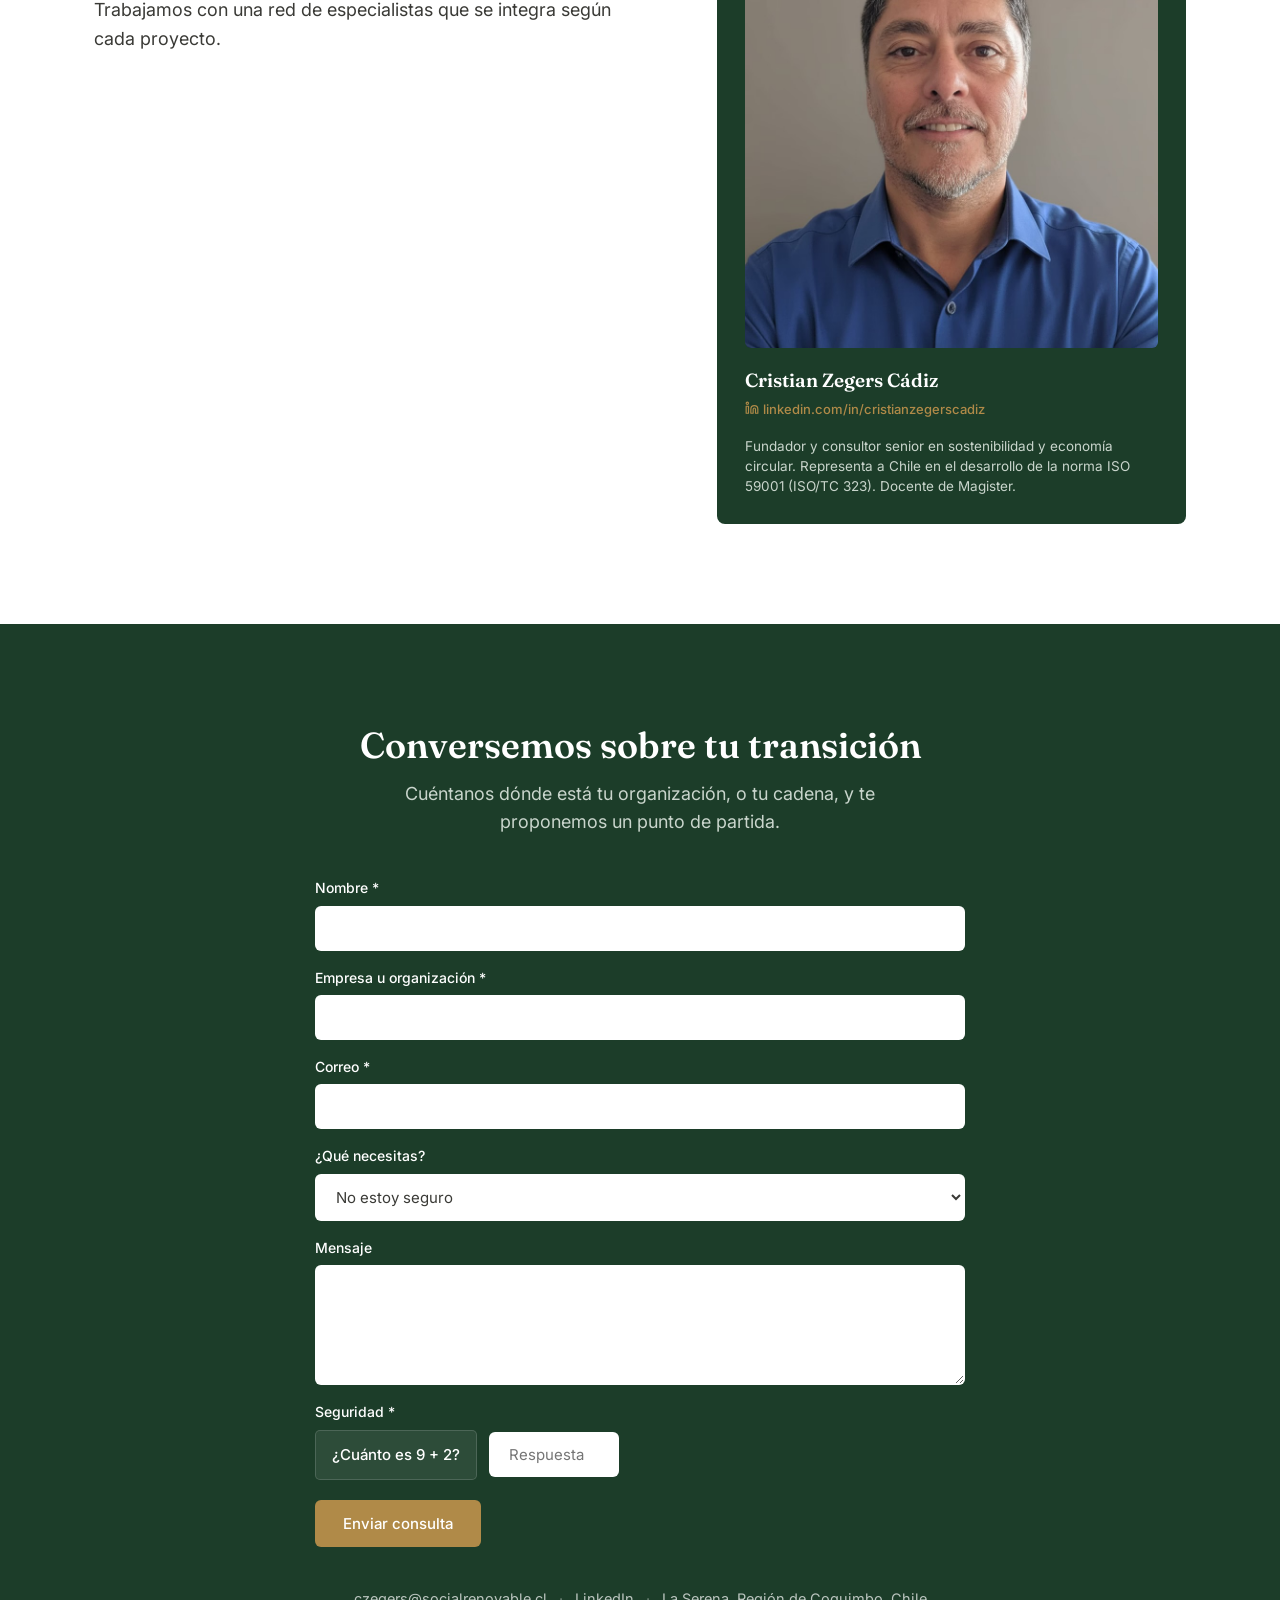
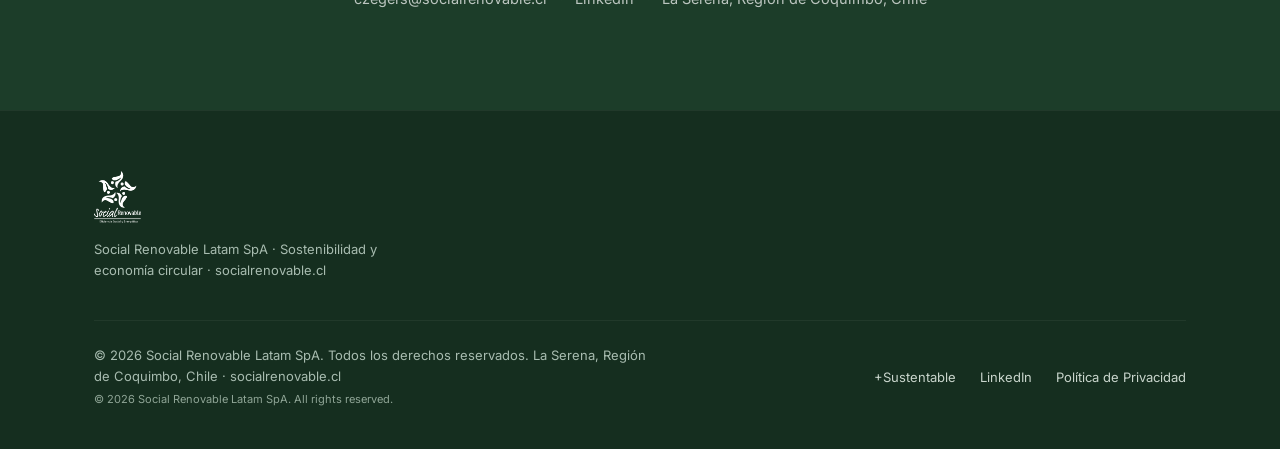
==== commit 90f0506a: "Update index.html" ====
--- a/index.html
+++ b/index.html
@@ -133,8 +133,8 @@
             diagnóstico y su plan. El mandante recibe la foto de toda su cadena.
           </p>
           <p>
-            Lo hemos hecho con grupos de 30 proveedores de la gran minería, 50 MIPYME de la Región de Coquimbo y un
-            clúster portuario de nueve subsistemas.
+            Llevamos más de doscientas empresas asesoradas, entre proveedores de la gran minería, de la agroindustria,
+            construcción y clústeres portuarios con todos sus subsistemas.
           </p>
           <div class="networks-actions">
             <a href="#contacto" class="btn btn-primario">Conversemos sobre tu cadena</a>
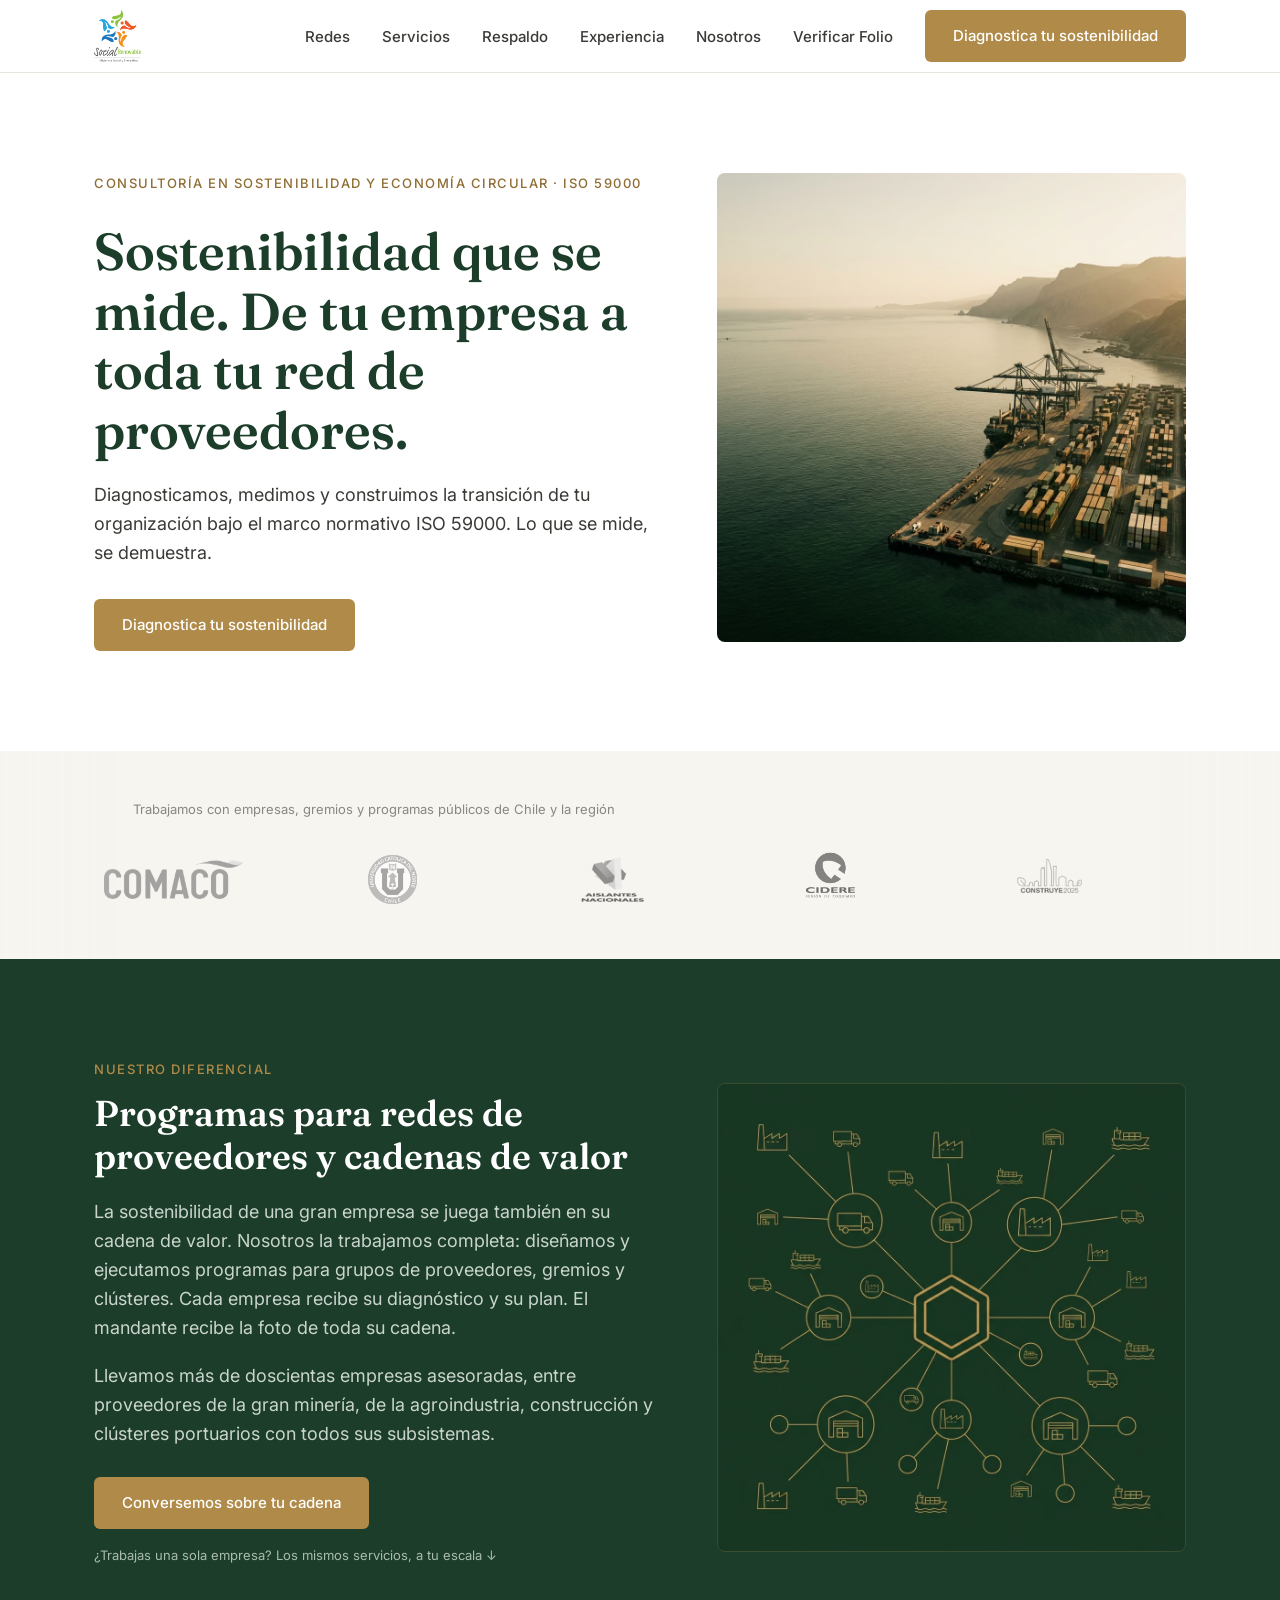
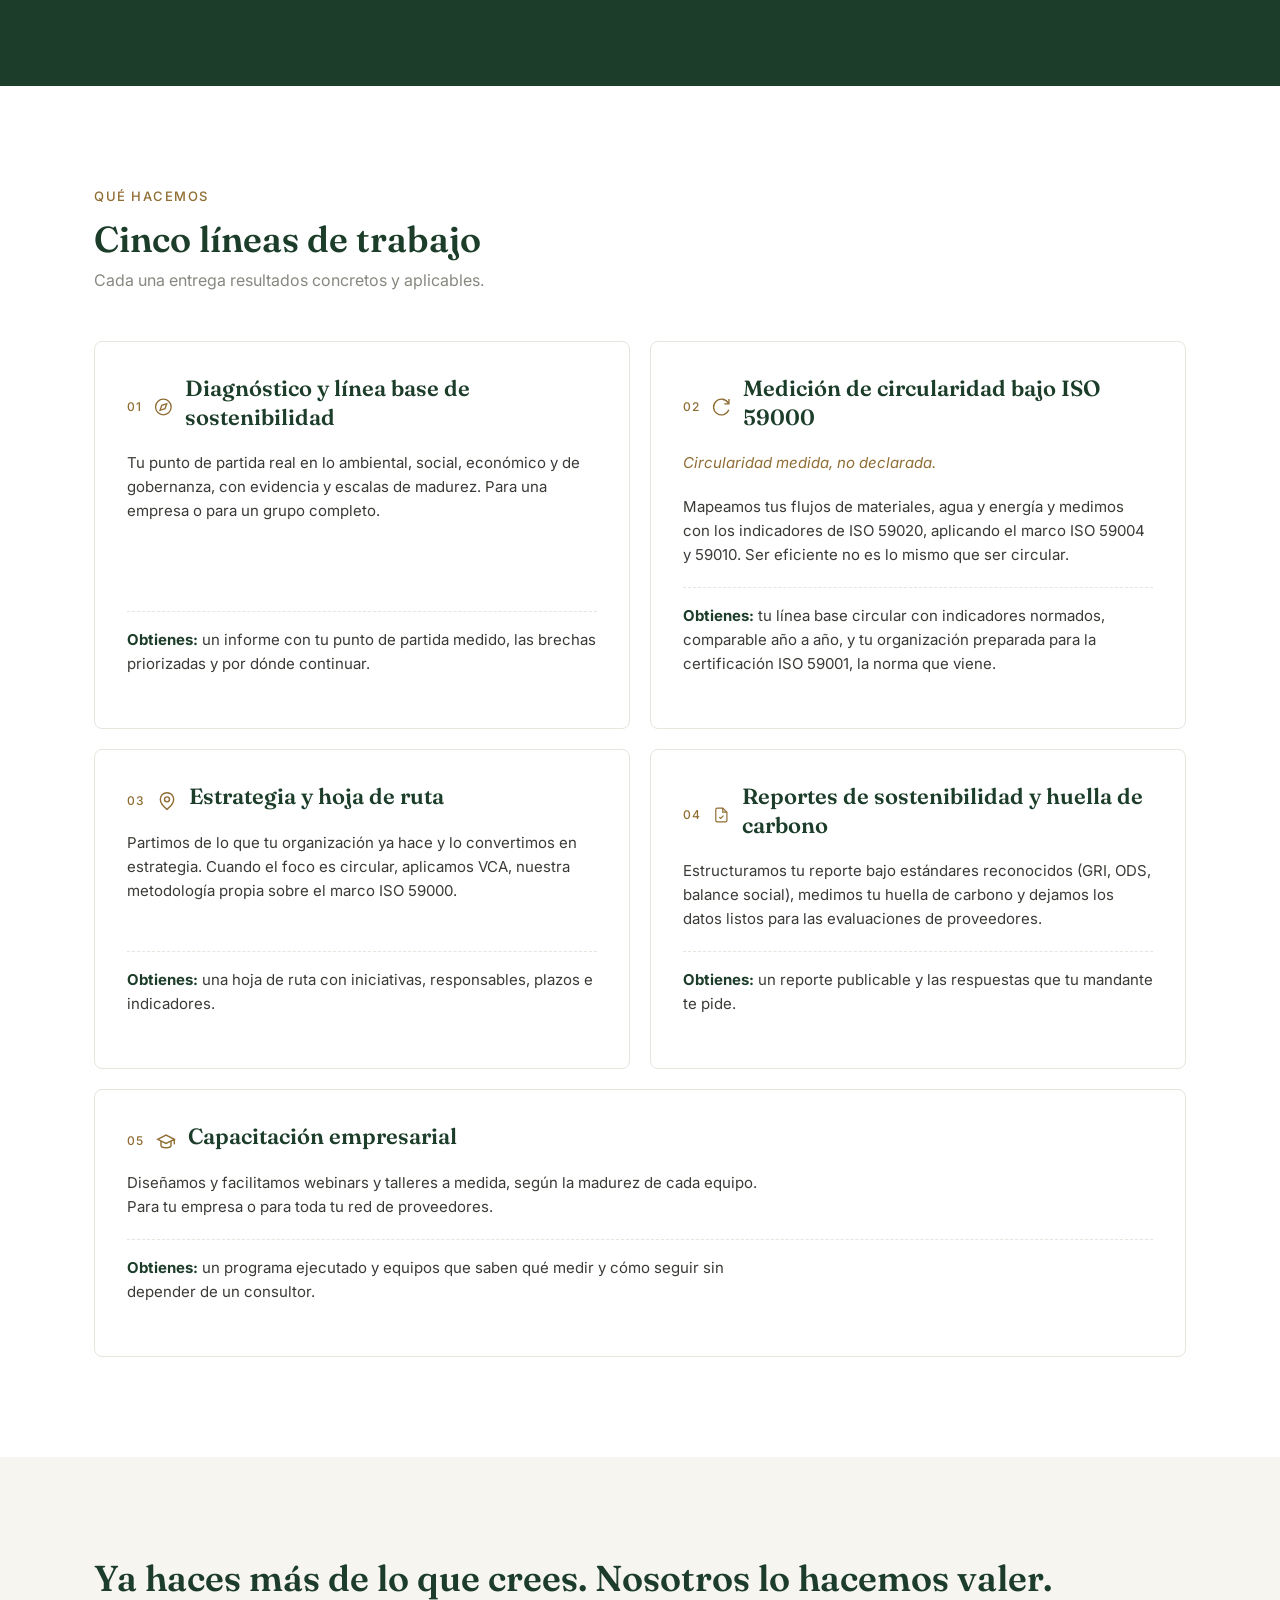
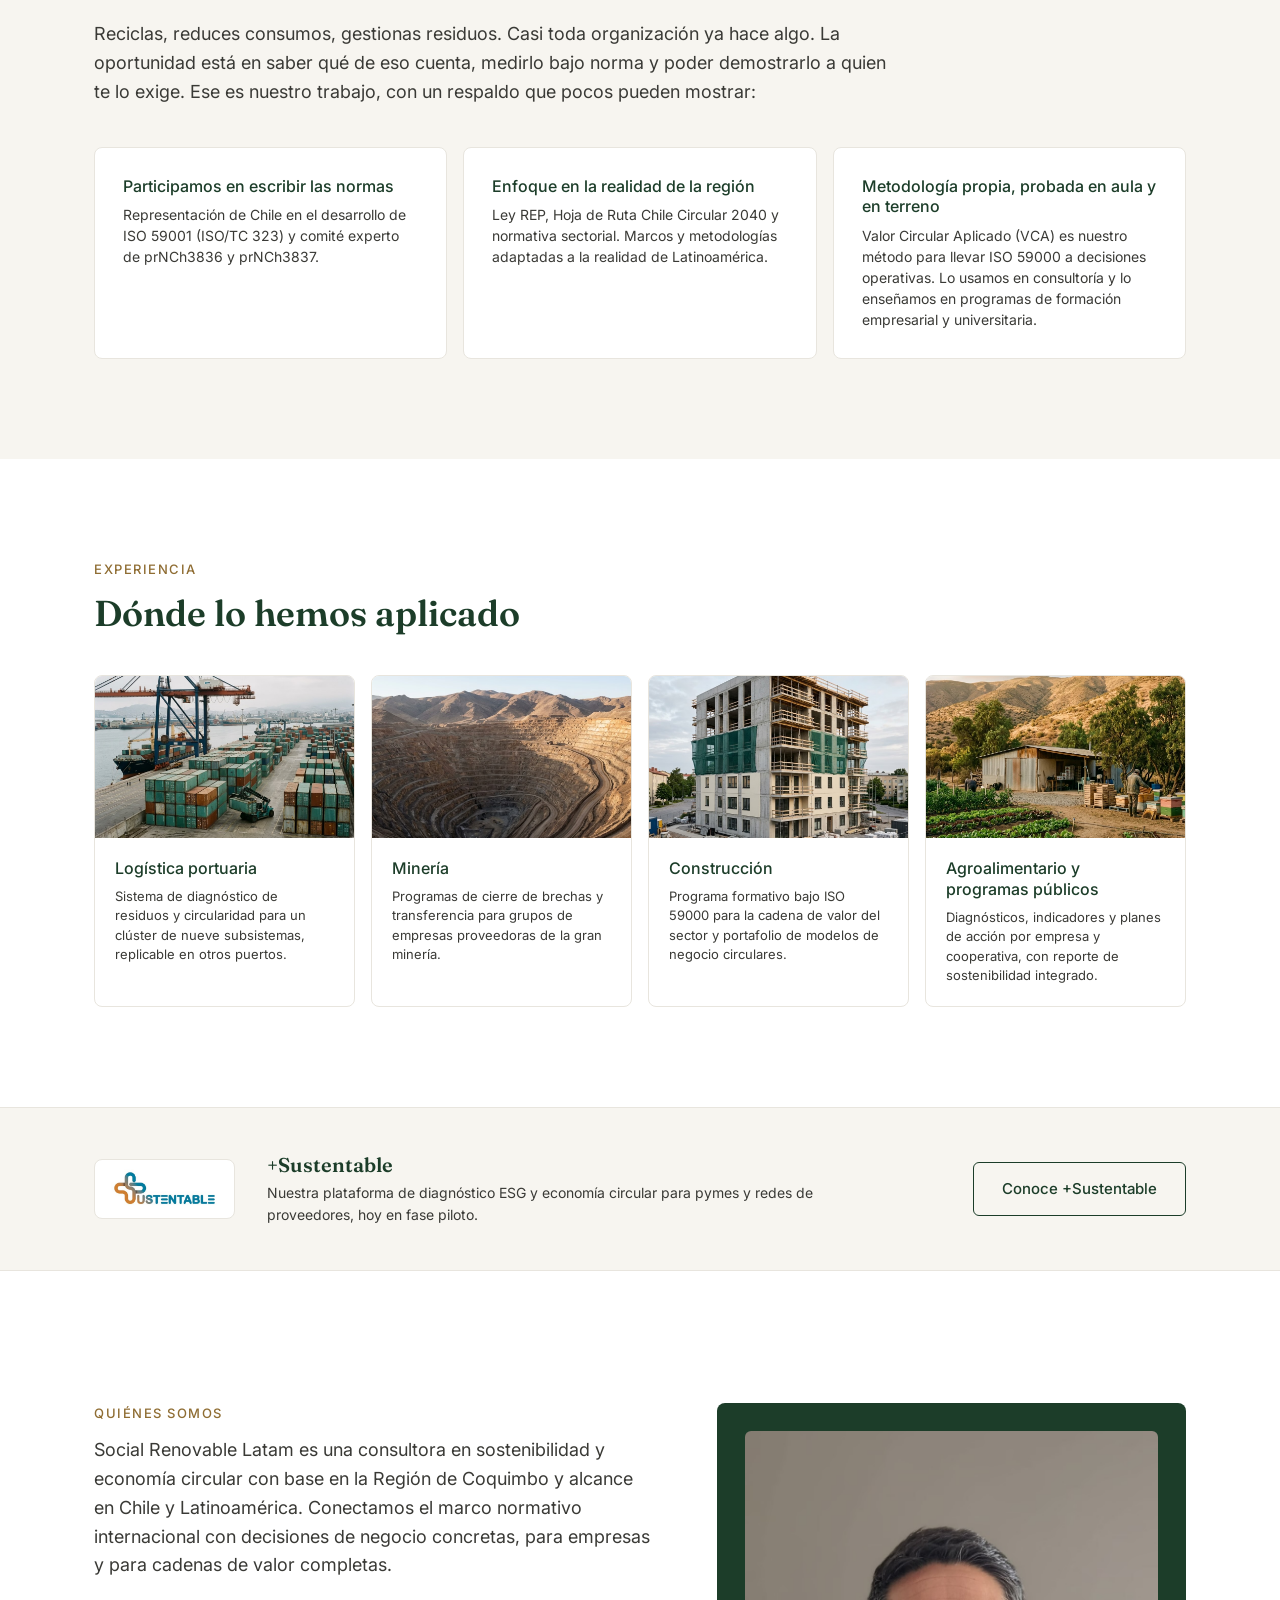
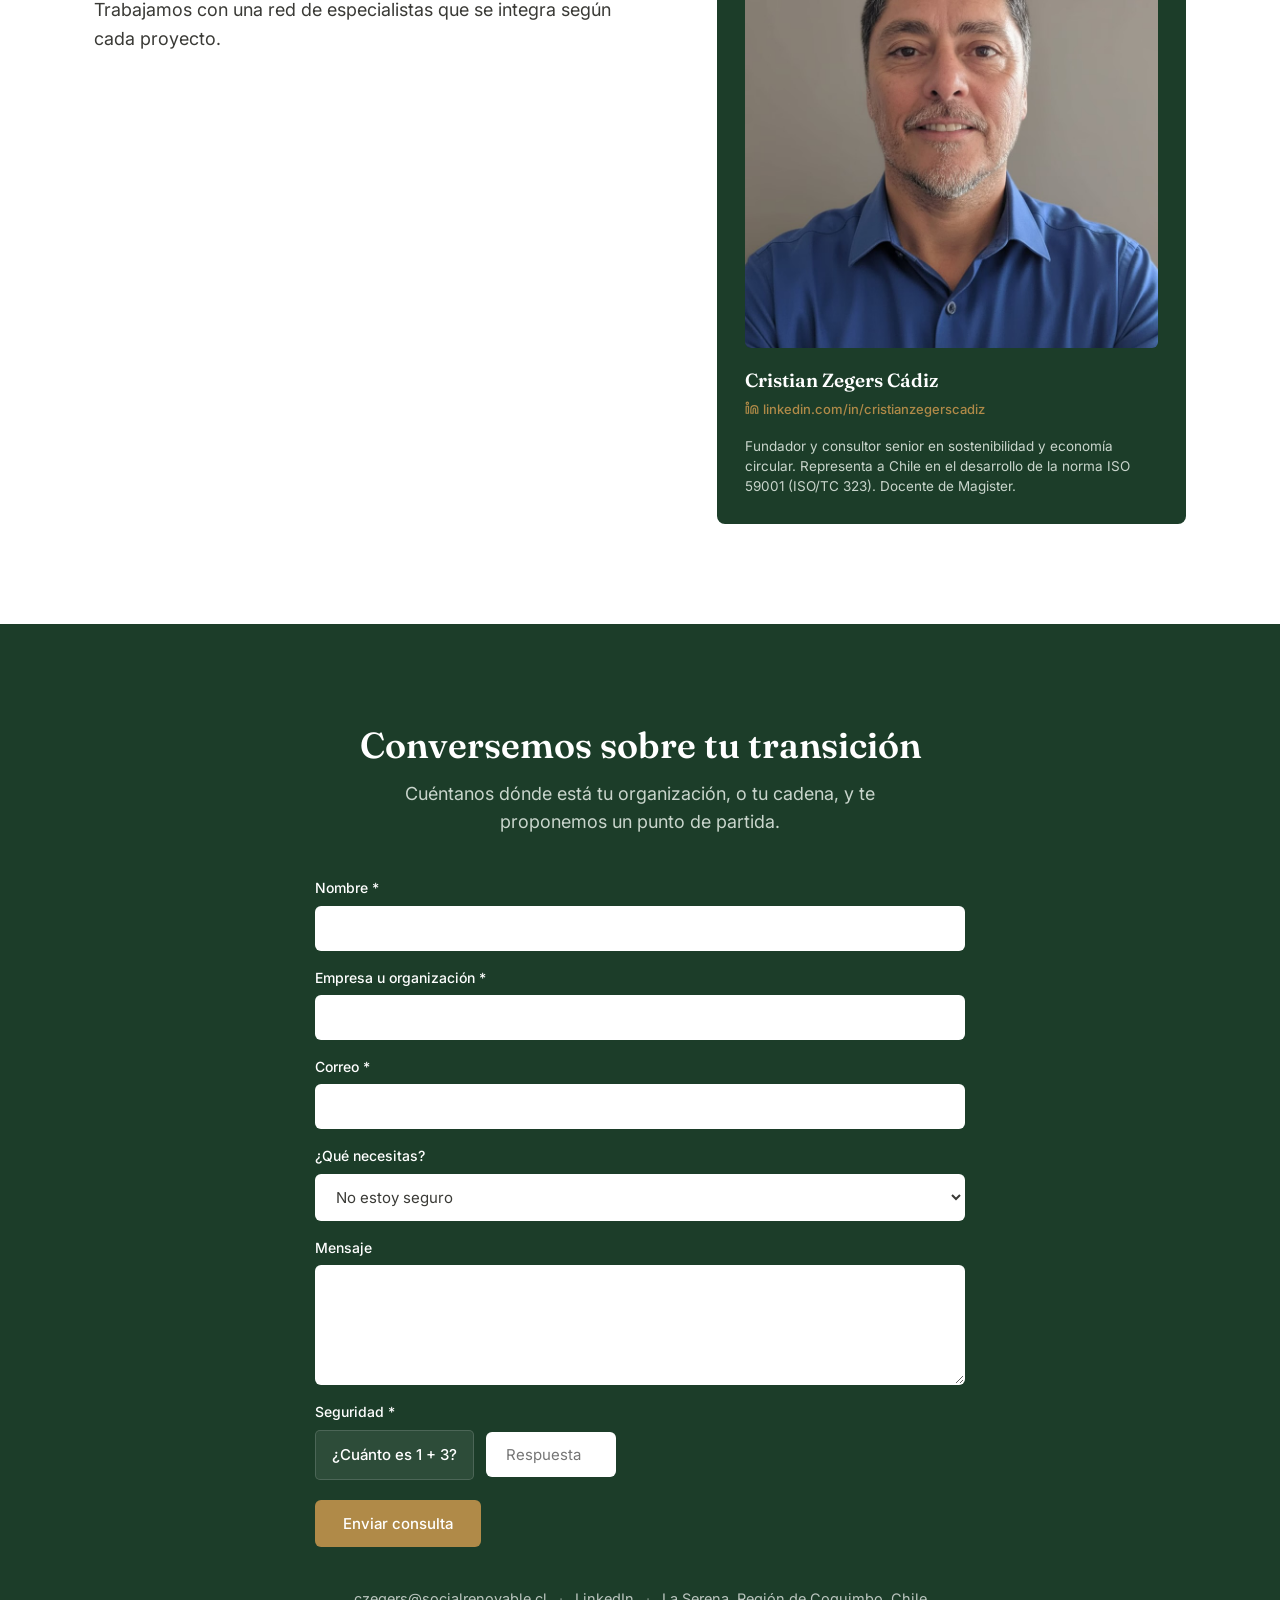
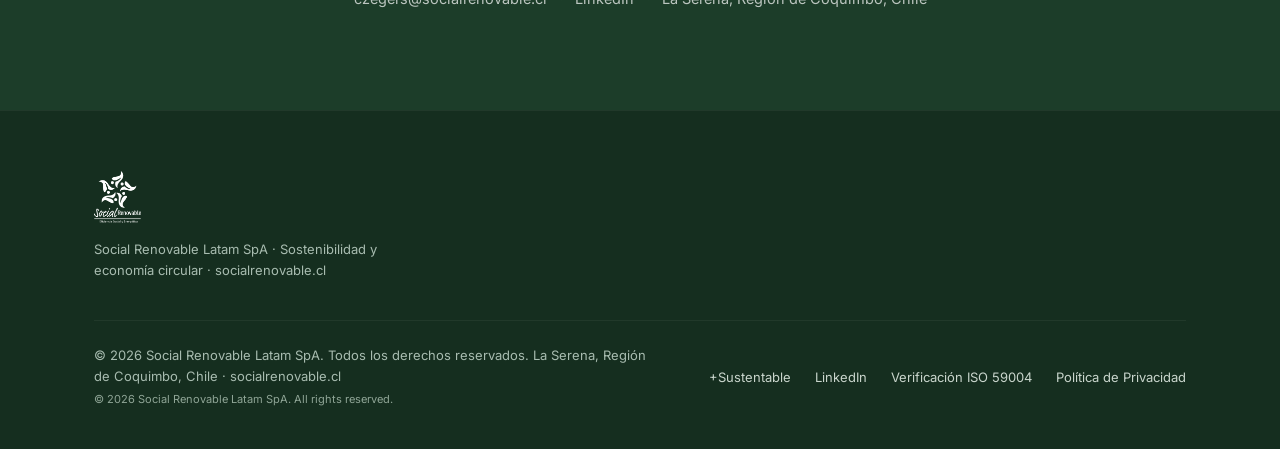
==== commit 3adb732f: "feat: agregar modulo de verificacion de folio ISO 59004" ====
--- a/index.html
+++ b/index.html
@@ -80,6 +80,7 @@
         <li class="nav-item"><a href="#respaldo">Respaldo</a></li>
         <li class="nav-item"><a href="#experiencia">Experiencia</a></li>
         <li class="nav-item"><a href="#nosotros">Nosotros</a></li>
+        <li class="nav-item"><a href="verifica.html" class="link-secundario" style="font-weight: 500;">Verificar Folio</a></li>
         <li><a href="#contacto" class="btn btn-primario">Diagnostica tu sostenibilidad</a></li>
       </ul>
     </div>
@@ -526,6 +527,7 @@
         <div class="footer-links">
           <a href="#" class="link-sustentable" target="_blank" rel="noopener">+Sustentable</a>
           <a href="https://www.linkedin.com/company/social-renovable/" target="_blank" rel="noopener">LinkedIn</a>
+          <a href="verifica.html">Verificación ISO 59004</a>
           <a href="politica-de-privacidad.html">Política de Privacidad</a>
         </div>
       </div>
--- a/css/style.css
+++ b/css/style.css
@@ -1188,4 +1188,439 @@
   .footer-links {
     justify-content: center;
   }
+}
+
+/* ----------------- MÓDULO DE VERIFICACIÓN ISO 59004 ----------------- */
+
+.verifica-hero {
+  padding: 80px 0 40px;
+  background-color: var(--color-verde-noche);
+  color: #FFFFFF;
+  text-align: center;
+}
+
+.verifica-hero h1 {
+  color: #FFFFFF;
+  margin: 12px 0 16px;
+  font-size: clamp(28px, 4vw, 44px);
+}
+
+.verifica-hero p {
+  color: var(--color-texto-sobre-verde-cuerpo);
+  margin: 0 auto;
+  max-width: 680px;
+  font-size: 17px;
+}
+
+.verifica-main {
+  padding: 60px 0 100px;
+  background-color: var(--color-crema);
+  min-height: 60vh;
+}
+
+.verifica-container {
+  max-width: 760px;
+  margin: 0 auto;
+}
+
+.verifica-search-card {
+  background-color: #FFFFFF;
+  border-radius: 12px;
+  padding: 36px;
+  border: 1px solid var(--color-bordes-tarjeta);
+  box-shadow: 0 10px 30px rgba(28, 61, 41, 0.05);
+  margin-bottom: 32px;
+}
+
+.verifica-form {
+  display: flex;
+  flex-direction: column;
+  gap: 16px;
+}
+
+.verifica-input-group {
+  display: flex;
+  gap: 12px;
+}
+
+@media (max-width: 600px) {
+  .verifica-input-group {
+    flex-direction: column;
+  }
+}
+
+.verifica-input {
+  flex-grow: 1;
+  padding: 14px 18px;
+  font-family: 'SFMono-Regular', Consolas, 'Liberation Mono', Menlo, Courier, monospace;
+  font-size: 16px;
+  font-weight: 600;
+  letter-spacing: 0.5px;
+  border: 1.5px solid var(--color-bordes-tarjeta);
+  border-radius: 6px;
+  background-color: #FAFAFA;
+  color: var(--color-verde-noche);
+  transition: all 0.2s ease;
+  text-transform: uppercase;
+}
+
+.verifica-input::placeholder {
+  font-family: var(--font-cuerpo);
+  font-weight: normal;
+  text-transform: none;
+  color: #A0A09C;
+  font-size: 15px;
+}
+
+.verifica-input:focus {
+  outline: none;
+  border-color: var(--color-dorado-btn);
+  background-color: #FFFFFF;
+  box-shadow: 0 0 0 3px rgba(176, 138, 72, 0.15);
+}
+
+.verifica-btn {
+  padding: 14px 24px;
+  white-space: nowrap;
+  font-weight: 600;
+  display: inline-flex;
+  align-items: center;
+  justify-content: center;
+  gap: 8px;
+}
+
+.verifica-hint {
+  font-size: 13px;
+  color: #888780;
+  margin-top: 8px;
+  display: flex;
+  align-items: center;
+  gap: 6px;
+}
+
+.verifica-hint code {
+  font-family: monospace;
+  background-color: var(--color-crema);
+  padding: 2px 6px;
+  border-radius: 4px;
+  color: var(--color-verde-noche);
+}
+
+/* Spinner de carga */
+.verifica-loading {
+  display: flex;
+  flex-direction: column;
+  align-items: center;
+  justify-content: center;
+  padding: 40px 20px;
+  gap: 16px;
+  background: #FFFFFF;
+  border-radius: 12px;
+  border: 1px solid var(--color-bordes-tarjeta);
+  box-shadow: 0 4px 20px rgba(0,0,0,0.03);
+  text-align: center;
+}
+
+.btn-spinner, .loading-spinner {
+  width: 20px;
+  height: 20px;
+  border: 2.5px solid rgba(255, 255, 255, 0.3);
+  border-top-color: #FFFFFF;
+  border-radius: 50%;
+  animation: spin 0.8s linear infinite;
+}
+
+.loading-spinner {
+  width: 36px;
+  height: 36px;
+  border-color: rgba(28, 61, 41, 0.15);
+  border-top-color: var(--color-verde-noche);
+}
+
+@keyframes spin {
+  to { transform: rotate(360deg); }
+}
+
+.loading-text {
+  font-size: 15px;
+  font-weight: 500;
+  color: var(--color-verde-noche);
+}
+
+/* Tarjeta Resultado Válido */
+.result-card {
+  background-color: #FFFFFF;
+  border-radius: 12px;
+  overflow: hidden;
+  border: 1px solid var(--color-bordes-tarjeta);
+  box-shadow: 0 12px 40px rgba(28, 61, 41, 0.08);
+  animation: fadeIn 0.4s ease-out;
+}
+
+.result-card-valid {
+  border-top: 6px solid #10B981;
+}
+
+.result-card-header {
+  padding: 28px 32px;
+  background: linear-gradient(to right, #F0FDF4, #FFFFFF);
+  border-bottom: 1px solid #E5E7EB;
+  display: flex;
+  align-items: center;
+  justify-content: space-between;
+  gap: 16px;
+  flex-wrap: wrap;
+}
+
+.badge-verified {
+  display: inline-flex;
+  align-items: center;
+  gap: 8px;
+  padding: 6px 14px;
+  background-color: #ECFDF5;
+  color: #047857;
+  border: 1px solid #A7F3D0;
+  border-radius: 20px;
+  font-size: 13.5px;
+  font-weight: 600;
+}
+
+.badge-verified svg {
+  width: 16px;
+  height: 16px;
+  fill: currentColor;
+}
+
+.folio-tag {
+  font-family: 'SFMono-Regular', Consolas, 'Liberation Mono', Menlo, Courier, monospace;
+  font-size: 15px;
+  font-weight: 700;
+  color: var(--color-verde-noche);
+  background-color: rgba(28, 61, 41, 0.06);
+  padding: 6px 12px;
+  border-radius: 6px;
+  border: 1px solid rgba(28, 61, 41, 0.12);
+  letter-spacing: 0.5px;
+}
+
+.result-card-body {
+  padding: 32px;
+}
+
+.result-grid {
+  display: grid;
+  grid-template-columns: repeat(2, 1fr);
+  gap: 24px 32px;
+  margin-bottom: 32px;
+}
+
+@media (max-width: 576px) {
+  .result-grid {
+    grid-template-columns: 1fr;
+    gap: 18px;
+  }
+}
+
+.result-item label {
+  display: block;
+  font-size: 12px;
+  font-weight: 600;
+  text-transform: uppercase;
+  letter-spacing: 0.8px;
+  color: #6B7280;
+  margin-bottom: 6px;
+}
+
+.result-item span {
+  font-size: 16.5px;
+  font-weight: 600;
+  color: var(--color-verde-noche);
+}
+
+.result-divider {
+  height: 1px;
+  background-color: var(--color-bordes-tarjeta);
+  margin: 28px 0;
+}
+
+.result-section-title {
+  font-size: 15px;
+  font-weight: 600;
+  color: var(--color-verde-noche);
+  margin-bottom: 16px;
+  display: flex;
+  align-items: center;
+  gap: 8px;
+}
+
+.resumen-grid {
+  display: grid;
+  grid-template-columns: repeat(3, 1fr);
+  gap: 16px;
+}
+
+@media (max-width: 640px) {
+  .resumen-grid {
+    grid-template-columns: 1fr;
+  }
+}
+
+.resumen-box {
+  background-color: var(--color-crema);
+  border: 1px solid var(--color-bordes-tarjeta);
+  border-radius: 8px;
+  padding: 18px;
+  text-align: center;
+  display: flex;
+  flex-direction: column;
+  justify-content: center;
+  align-items: center;
+}
+
+.resumen-number {
+  font-size: 26px;
+  font-weight: 700;
+  color: var(--color-verde-noche);
+  font-family: var(--font-titulos);
+  line-height: 1.1;
+  margin-bottom: 4px;
+}
+
+.resumen-label {
+  font-size: 12.5px;
+  color: var(--color-texto-cuerpo);
+  font-weight: 500;
+}
+
+.badge-status {
+  display: inline-block;
+  padding: 4px 10px;
+  border-radius: 12px;
+  font-size: 13px;
+  font-weight: 600;
+  margin-top: 4px;
+}
+
+.badge-success {
+  background-color: #DCFCE7;
+  color: #15803D;
+  border: 1px solid #86EFAC;
+}
+
+.badge-neutral {
+  background-color: #F3F4F6;
+  color: #4B5563;
+  border: 1px solid #D1D5DB;
+}
+
+.result-card-footer {
+  padding: 20px 32px;
+  background-color: #F9FAFB;
+  border-top: 1px solid var(--color-bordes-tarjeta);
+  font-size: 13px;
+  color: #6B7280;
+  display: flex;
+  align-items: center;
+  justify-content: space-between;
+  flex-wrap: wrap;
+  gap: 12px;
+}
+
+.result-stamp {
+  display: flex;
+  align-items: center;
+  gap: 6px;
+  color: var(--color-dorado-texto);
+  font-weight: 500;
+}
+
+/* Tarjeta Resultado Inválido */
+.result-card-invalid {
+  border-top: 6px solid #EF4444;
+}
+
+.result-card-invalid .result-card-header {
+  background: linear-gradient(to right, #FEF2F2, #FFFFFF);
+}
+
+.badge-invalid {
+  display: inline-flex;
+  align-items: center;
+  gap: 8px;
+  padding: 6px 14px;
+  background-color: #FEF2F2;
+  color: #B91C1C;
+  border: 1px solid #FECACA;
+  border-radius: 20px;
+  font-size: 13.5px;
+  font-weight: 600;
+}
+
+.invalid-body {
+  padding: 32px;
+  text-align: center;
+}
+
+.invalid-icon {
+  width: 54px;
+  height: 54px;
+  background-color: #FEE2E2;
+  color: #DC2626;
+  border-radius: 50%;
+  display: flex;
+  align-items: center;
+  justify-content: center;
+  margin: 0 auto 20px;
+}
+
+.invalid-icon svg {
+  width: 28px;
+  height: 28px;
+  stroke: currentColor;
+  fill: none;
+  stroke-width: 2;
+}
+
+.invalid-body h3 {
+  font-size: 20px;
+  color: #991B1B;
+  margin-bottom: 12px;
+}
+
+.invalid-body p {
+  color: var(--color-texto-cuerpo);
+  font-size: 15px;
+  margin: 0 auto 24px;
+  max-width: 520px;
+}
+
+.invalid-actions {
+  display: flex;
+  justify-content: center;
+  gap: 16px;
+  flex-wrap: wrap;
+}
+
+/* Tarjeta Error Red */
+.result-card-error {
+  border-top: 6px solid #F59E0B;
+  padding: 32px;
+  text-align: center;
+}
+
+.error-icon {
+  width: 48px;
+  height: 48px;
+  background-color: #FEF3C7;
+  color: #D97706;
+  border-radius: 50%;
+  display: flex;
+  align-items: center;
+  justify-content: center;
+  margin: 0 auto 16px;
+}
+
+@keyframes fadeIn {
+  from { opacity: 0; transform: translateY(12px); }
+  to { opacity: 1; transform: translateY(0); }
 }
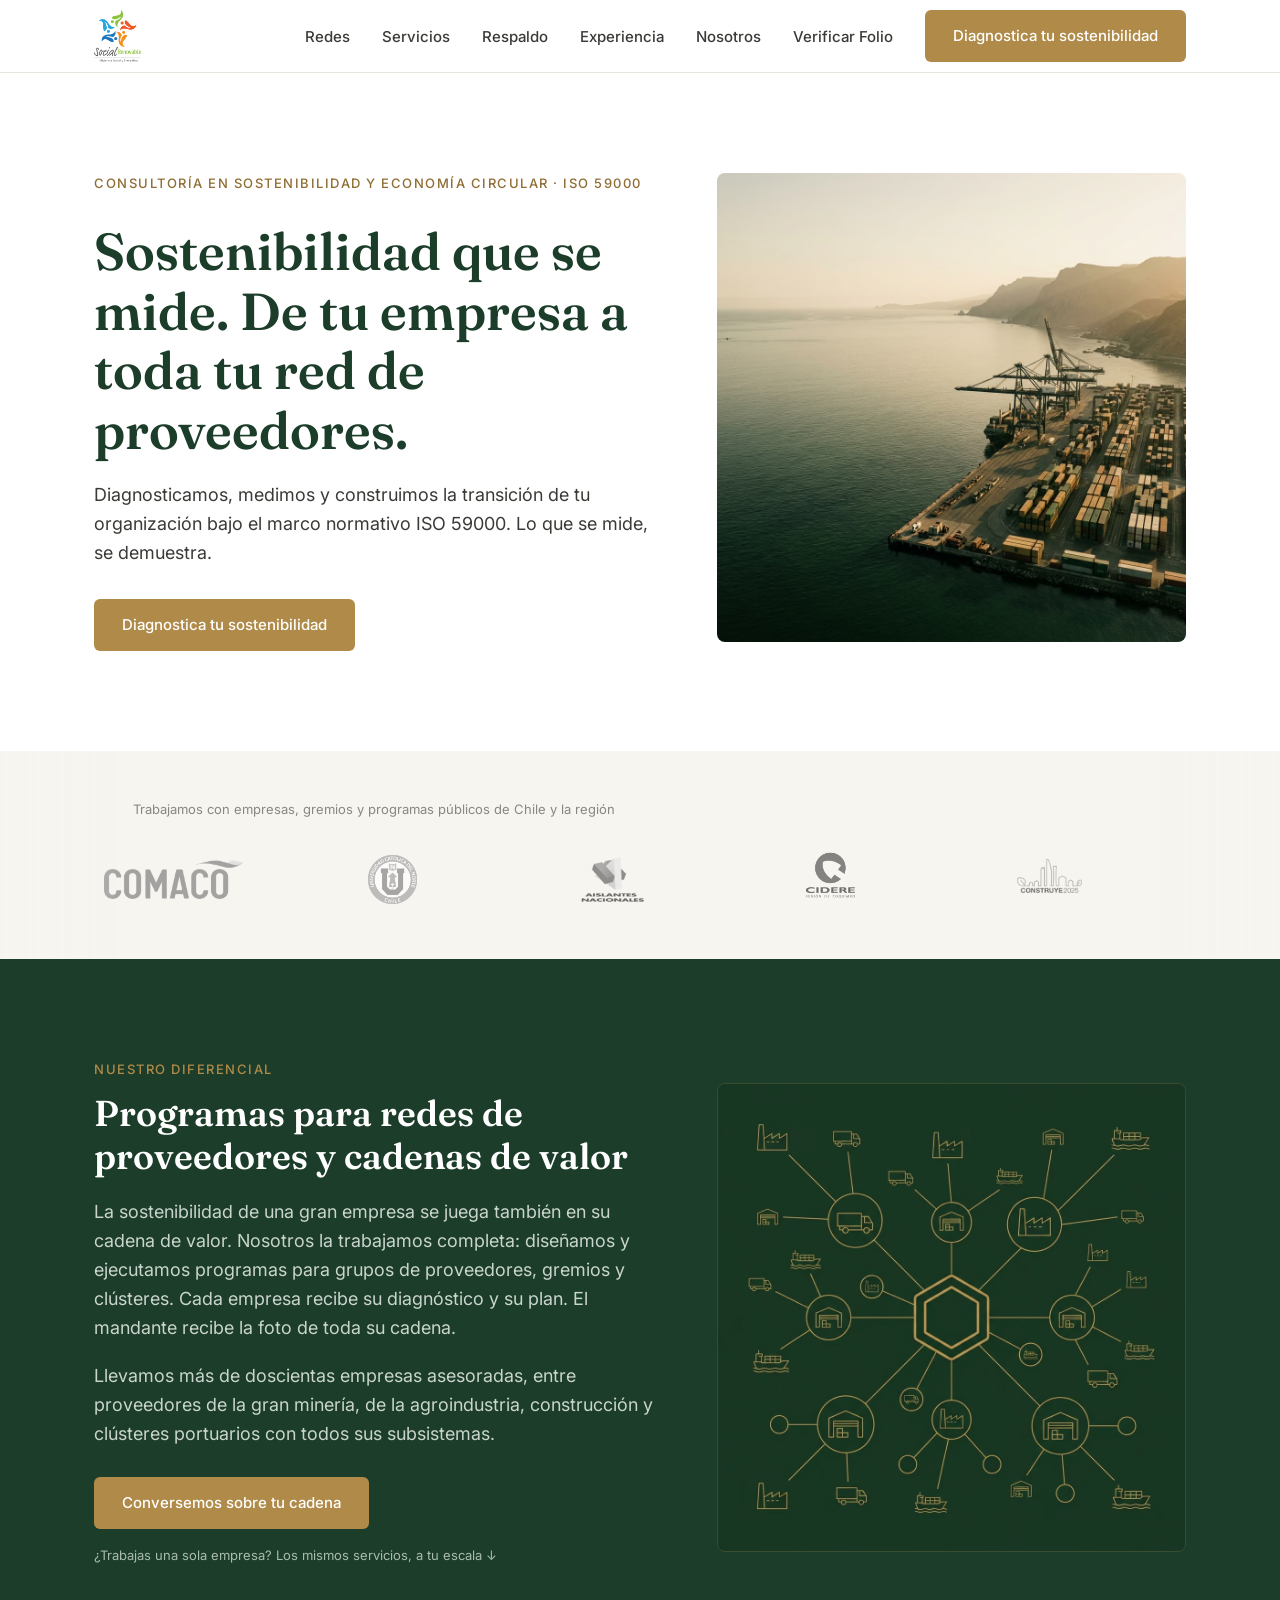
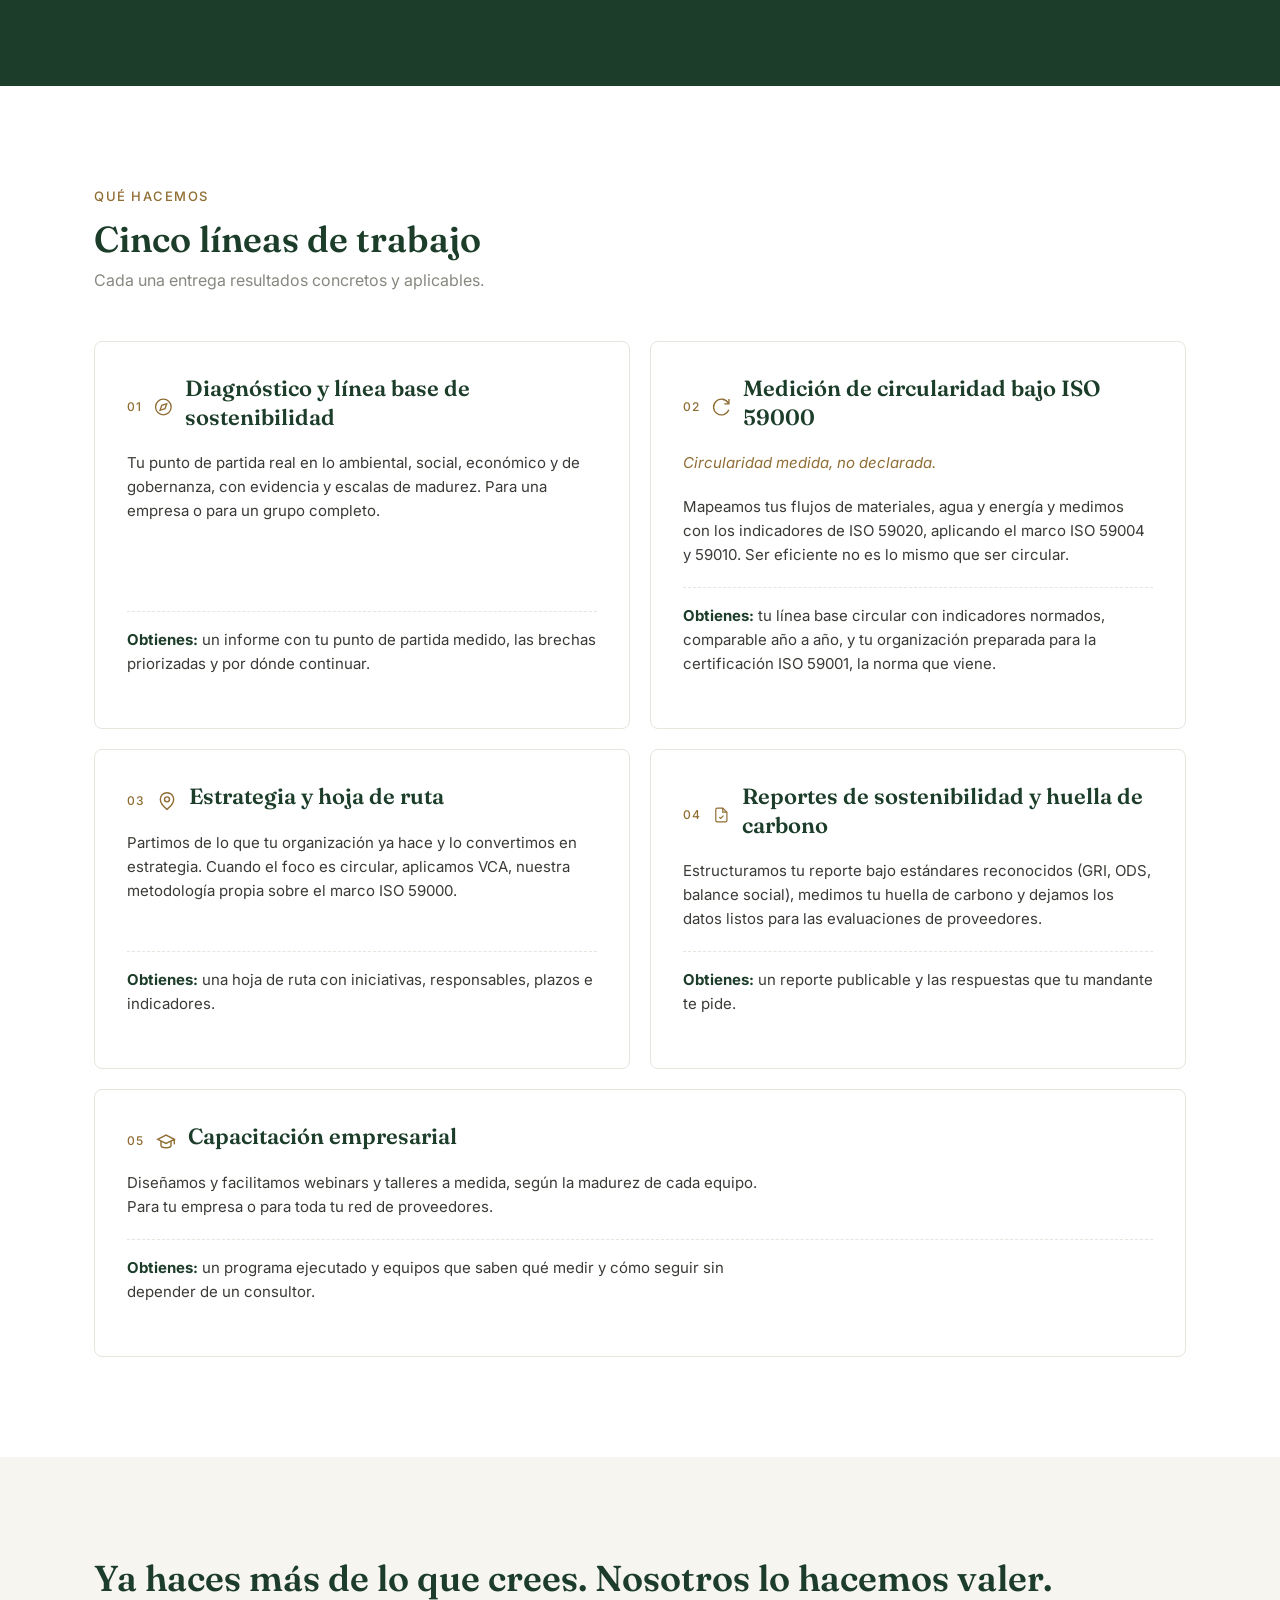
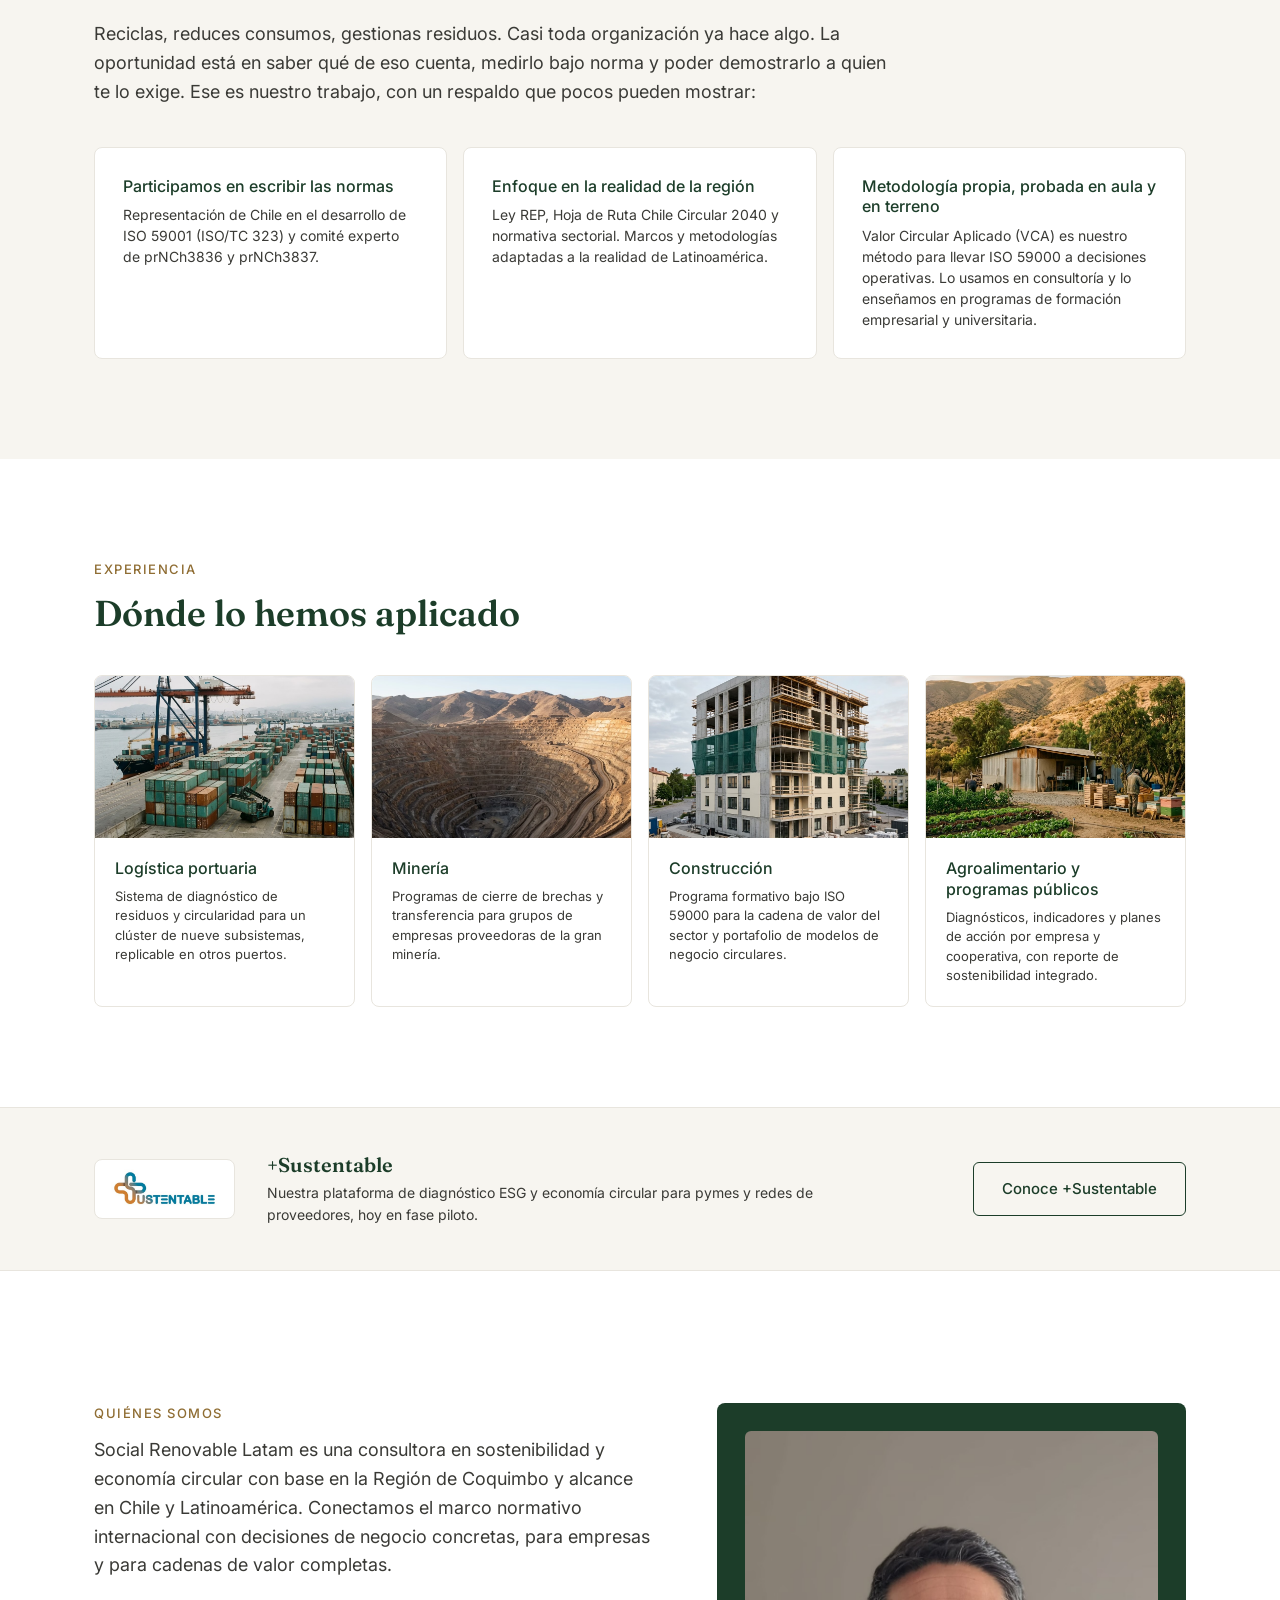
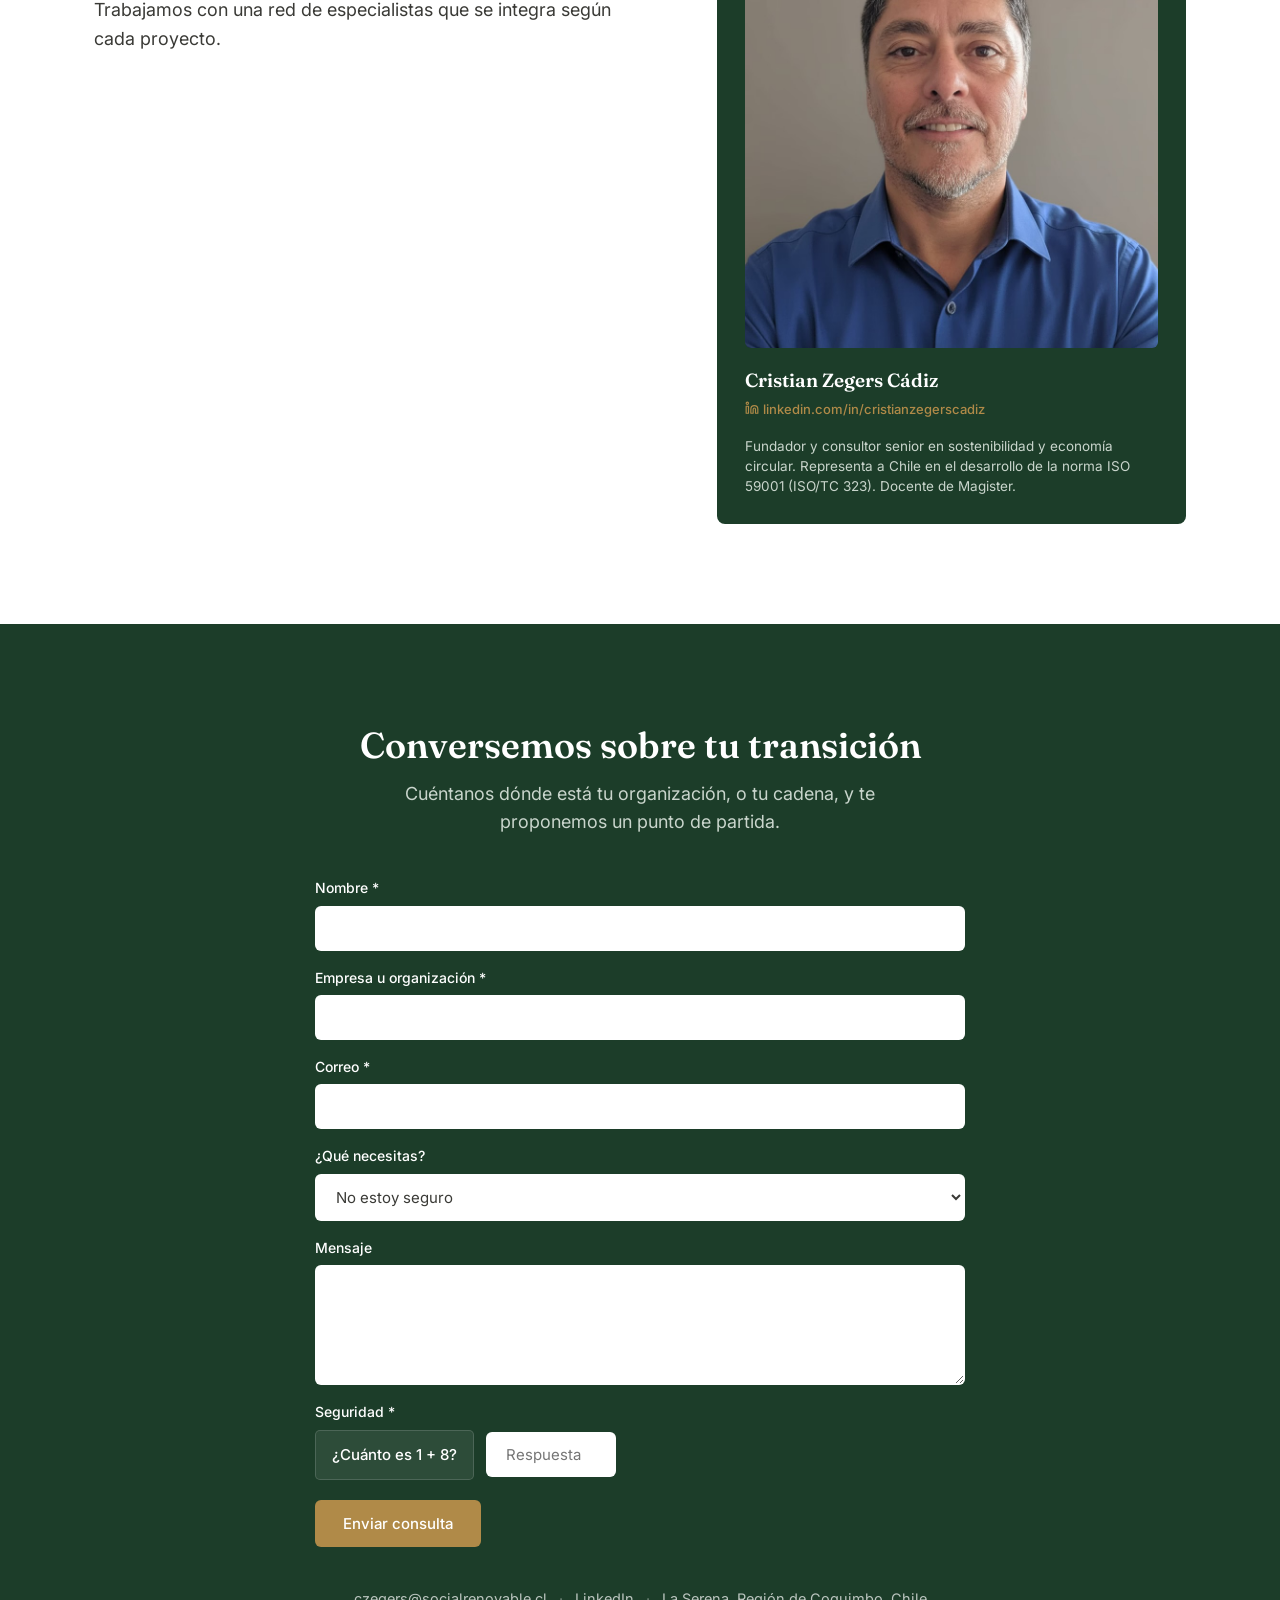
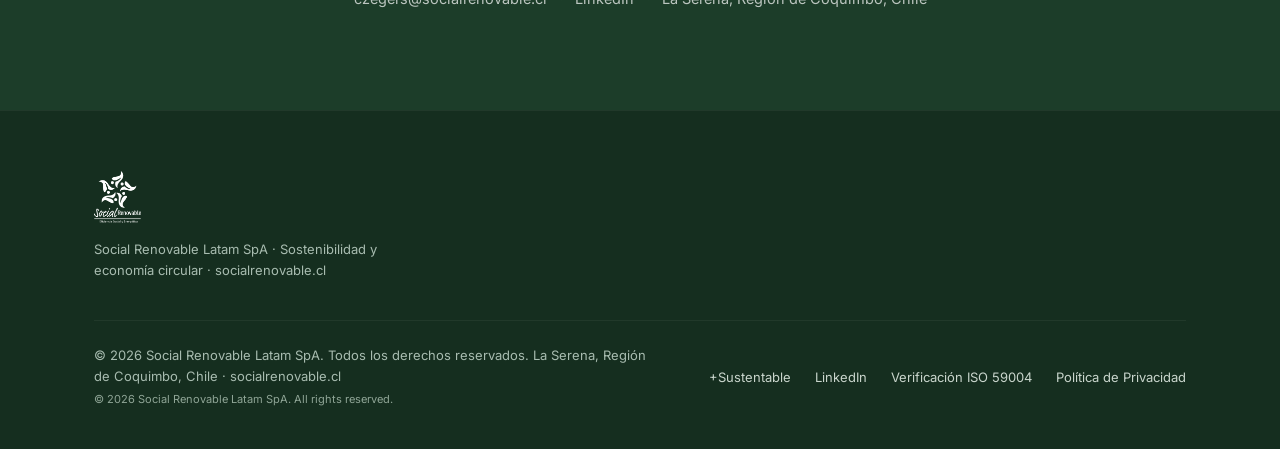
==== commit 73101ab1: "feat: redireccionar los botones Diagnostica tu sostenibilidad a circularaplicado.cl" ====
--- a/index.html
+++ b/index.html
@@ -81,7 +81,7 @@
         <li class="nav-item"><a href="#experiencia">Experiencia</a></li>
         <li class="nav-item"><a href="#nosotros">Nosotros</a></li>
         <li class="nav-item"><a href="verifica.html" class="link-secundario" style="font-weight: 500;">Verificar Folio</a></li>
-        <li><a href="#contacto" class="btn btn-primario">Diagnostica tu sostenibilidad</a></li>
+        <li><a href="https://www.circularaplicado.cl" target="_blank" rel="noopener" class="btn btn-primario">Diagnostica tu sostenibilidad</a></li>
       </ul>
     </div>
   </nav>
@@ -97,7 +97,7 @@
           que se mide, se demuestra.
         </p>
         <div class="hero-actions">
-          <a href="#contacto" class="btn btn-primario">Diagnostica tu sostenibilidad</a>
+          <a href="https://www.circularaplicado.cl" target="_blank" rel="noopener" class="btn btn-primario">Diagnostica tu sostenibilidad</a>
         </div>
       </div>
       <div class="hero-img reveal">
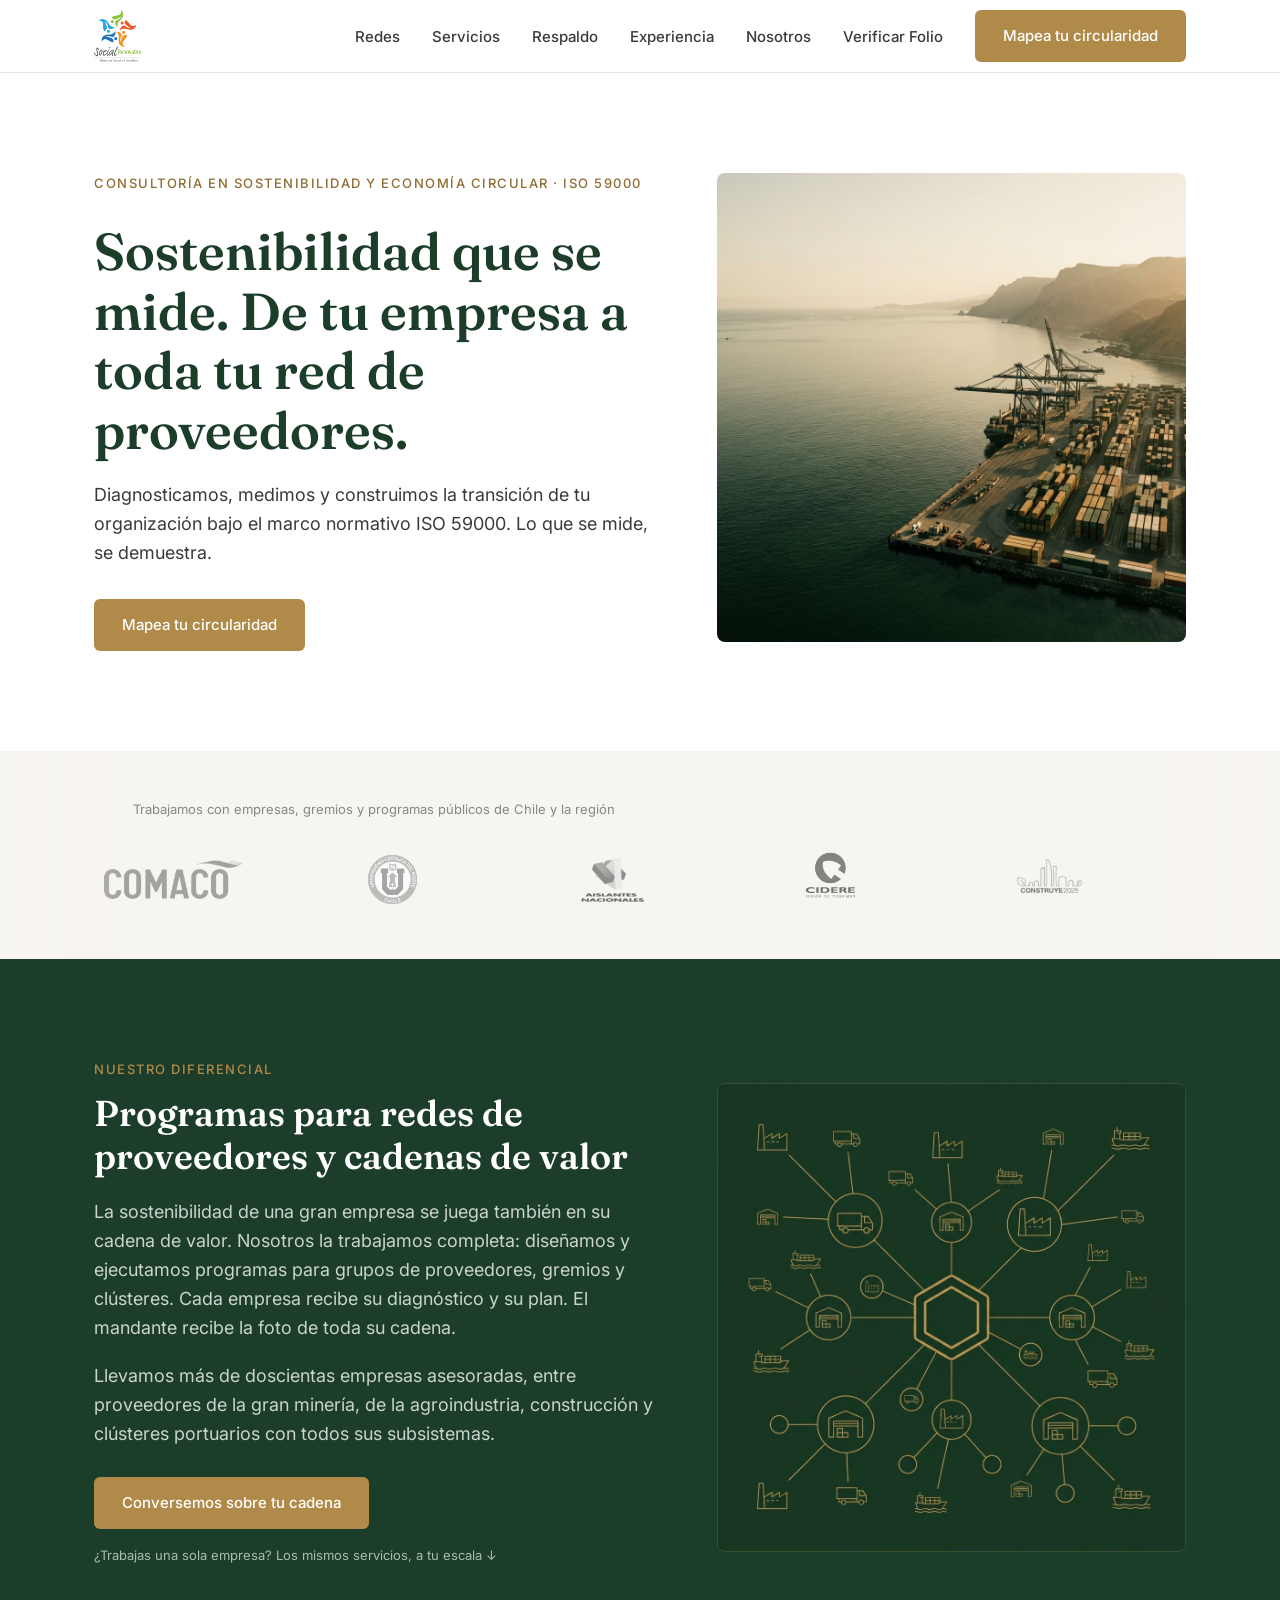
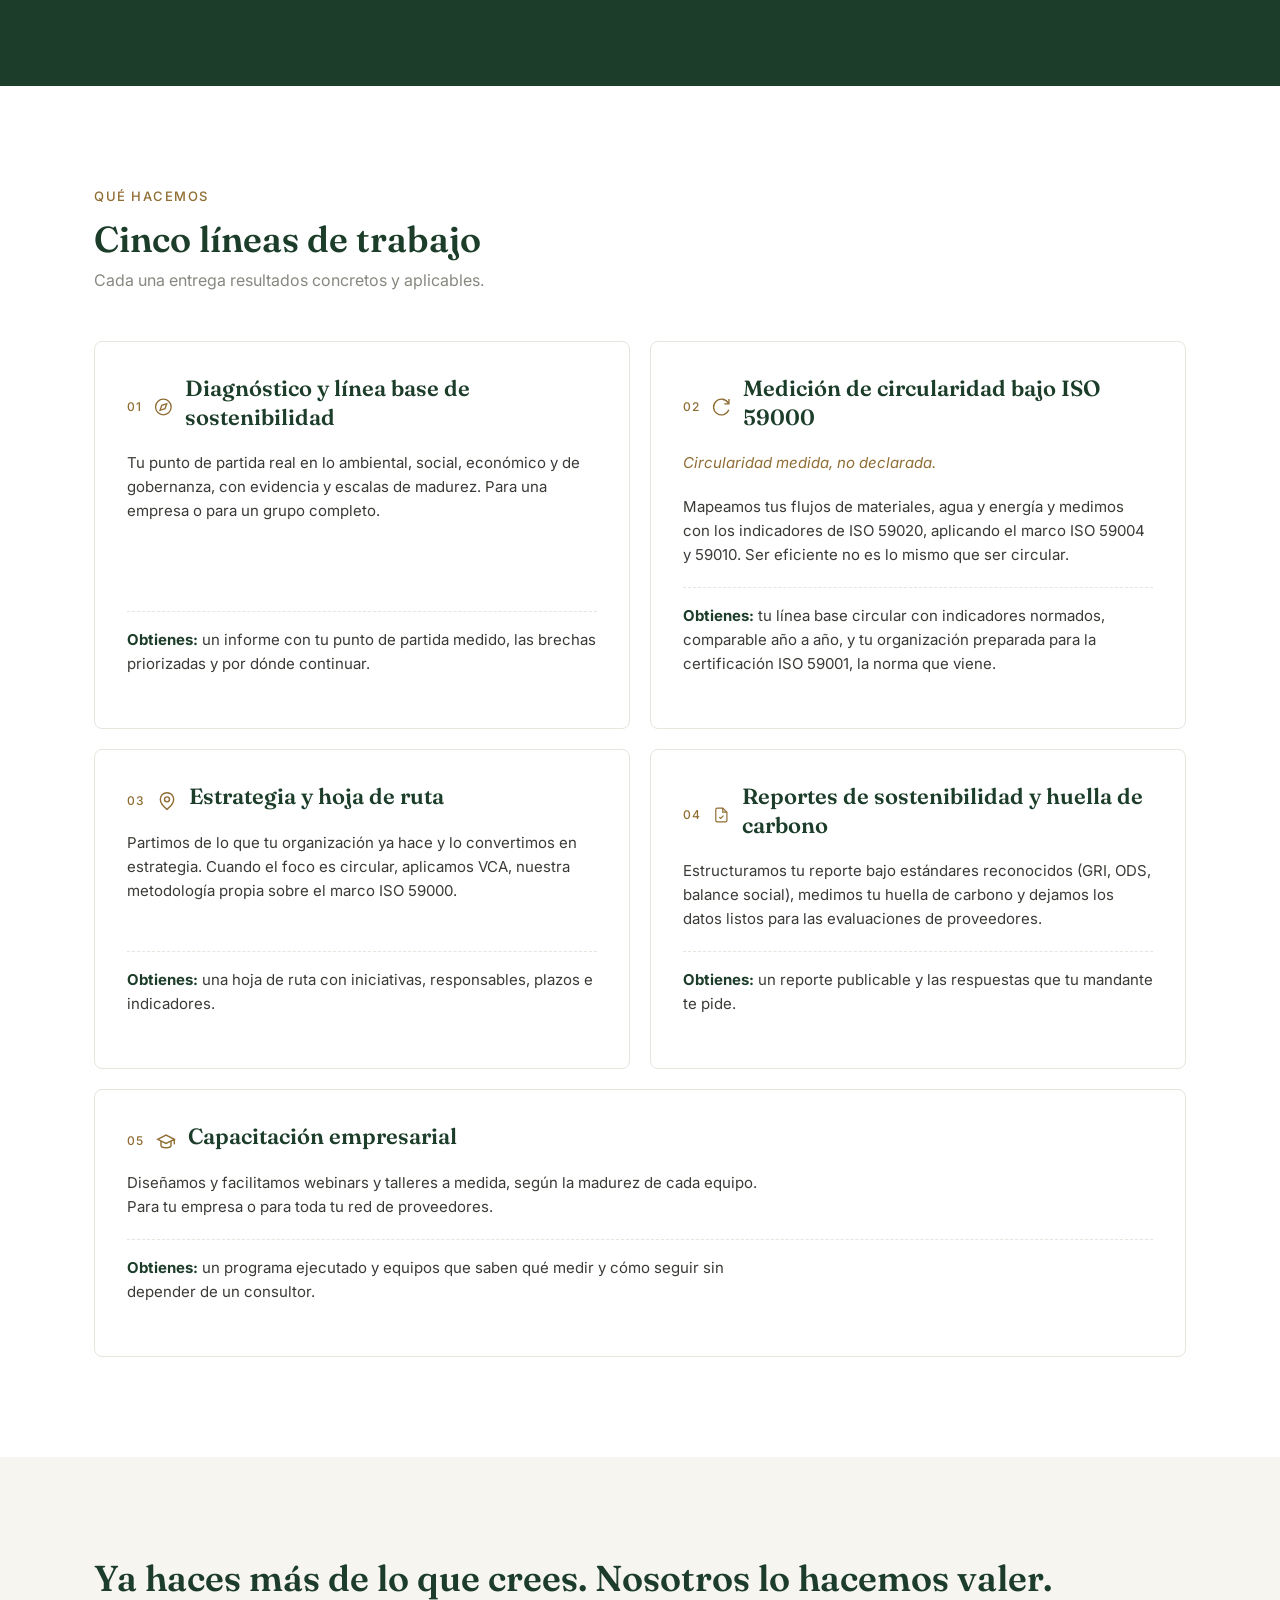
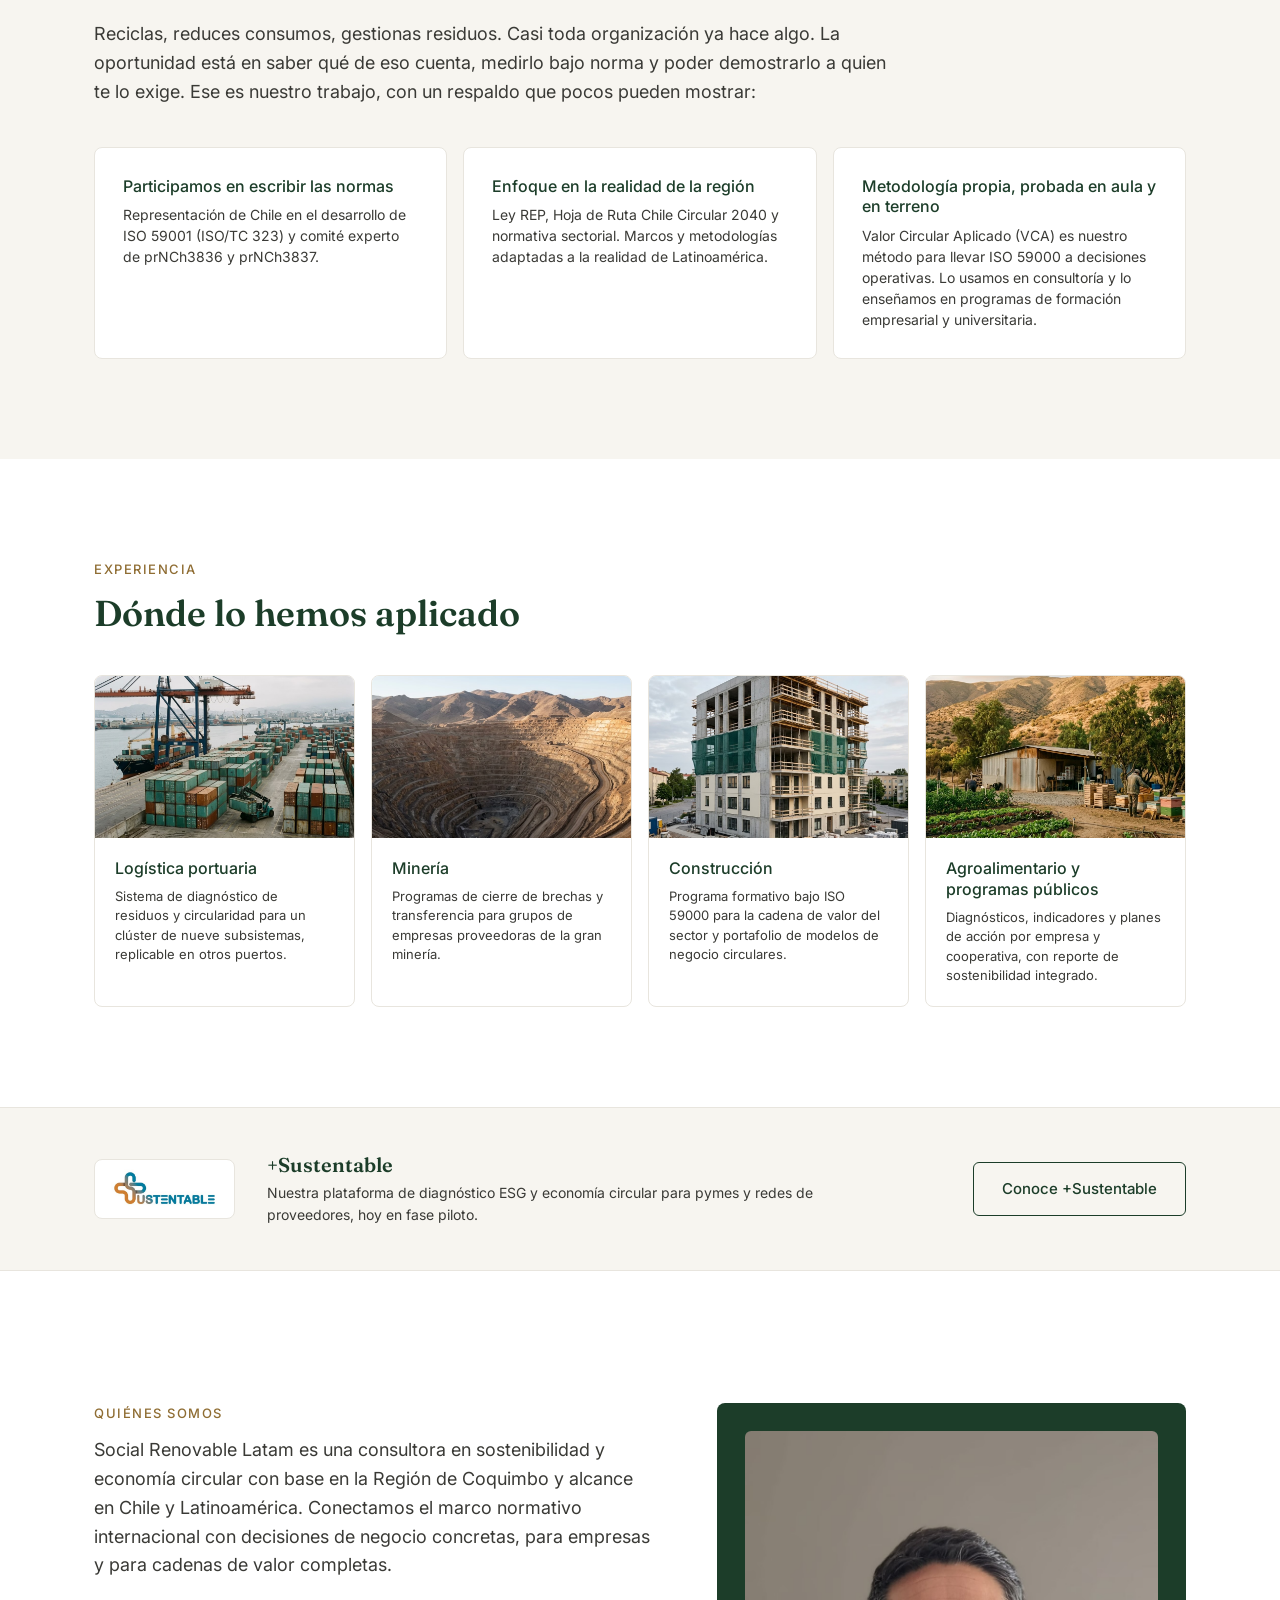
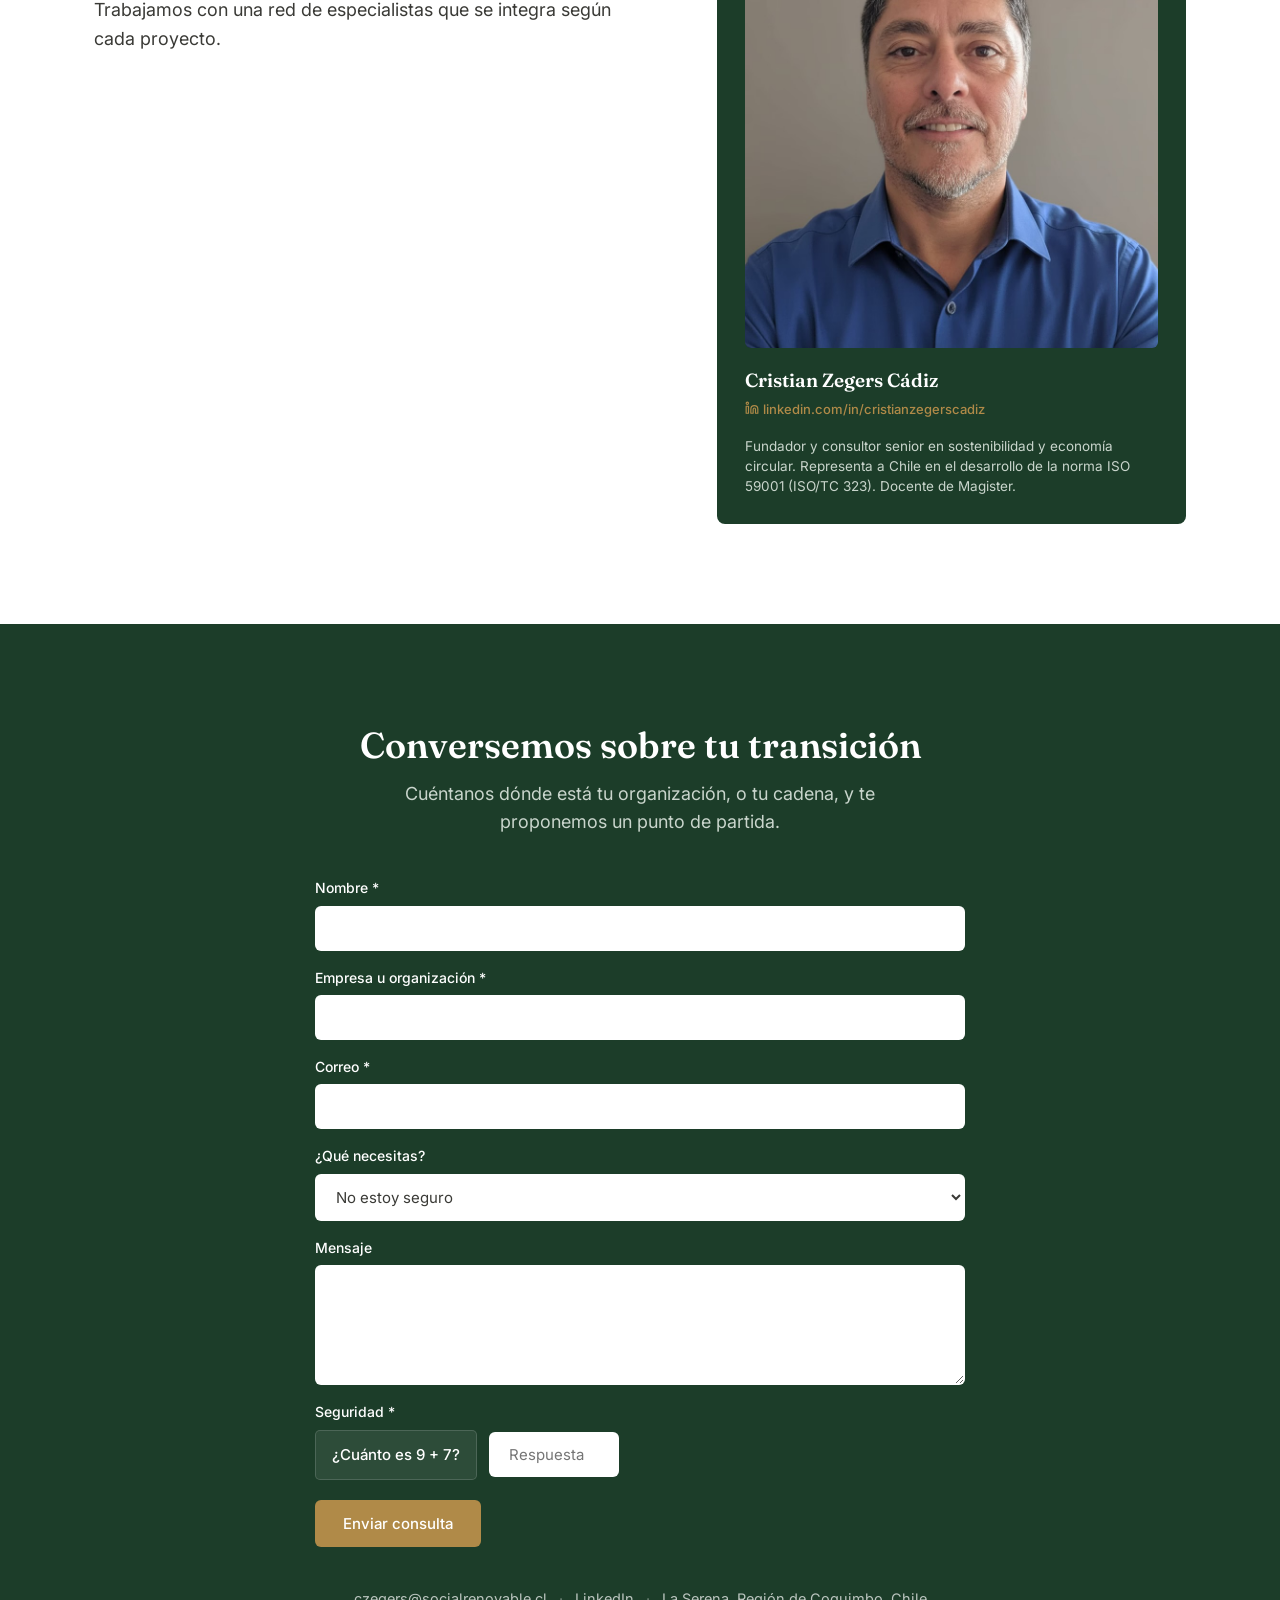
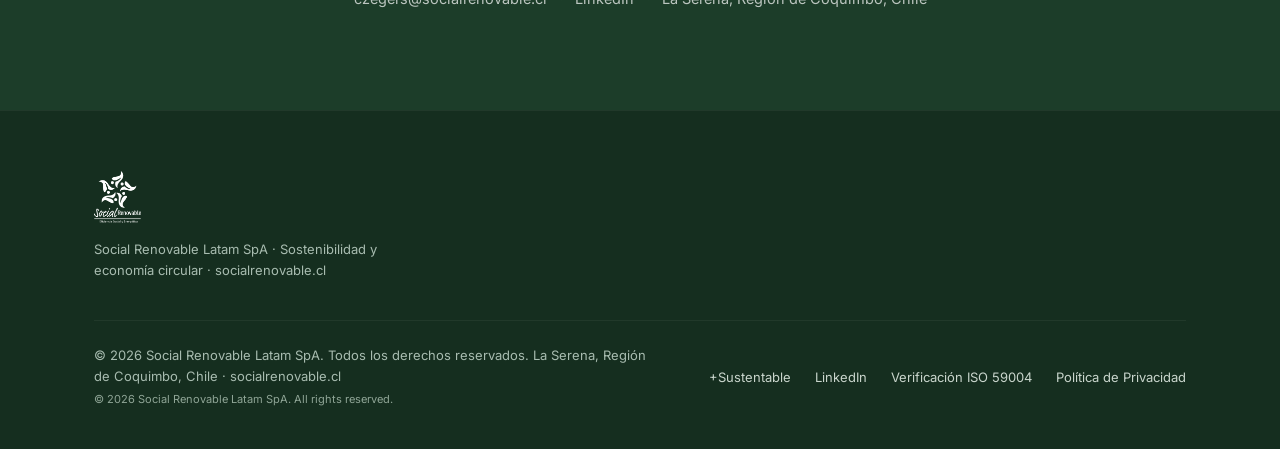
==== commit cdbbcd05: "Cambiar texto de botones 'Diagnostica tu sostenibilidad' por 'Mapea tu circularidad'" ====
--- a/index.html
+++ b/index.html
@@ -81,7 +81,7 @@
         <li class="nav-item"><a href="#experiencia">Experiencia</a></li>
         <li class="nav-item"><a href="#nosotros">Nosotros</a></li>
         <li class="nav-item"><a href="verifica.html" class="link-secundario" style="font-weight: 500;">Verificar Folio</a></li>
-        <li><a href="https://www.circularaplicado.cl" target="_blank" rel="noopener" class="btn btn-primario">Diagnostica tu sostenibilidad</a></li>
+        <li><a href="https://www.circularaplicado.cl" target="_blank" rel="noopener" class="btn btn-primario">Mapea tu circularidad</a></li>
       </ul>
     </div>
   </nav>
@@ -97,7 +97,7 @@
           que se mide, se demuestra.
         </p>
         <div class="hero-actions">
-          <a href="https://www.circularaplicado.cl" target="_blank" rel="noopener" class="btn btn-primario">Diagnostica tu sostenibilidad</a>
+          <a href="https://www.circularaplicado.cl" target="_blank" rel="noopener" class="btn btn-primario">Mapea tu circularidad</a>
         </div>
       </div>
       <div class="hero-img reveal">
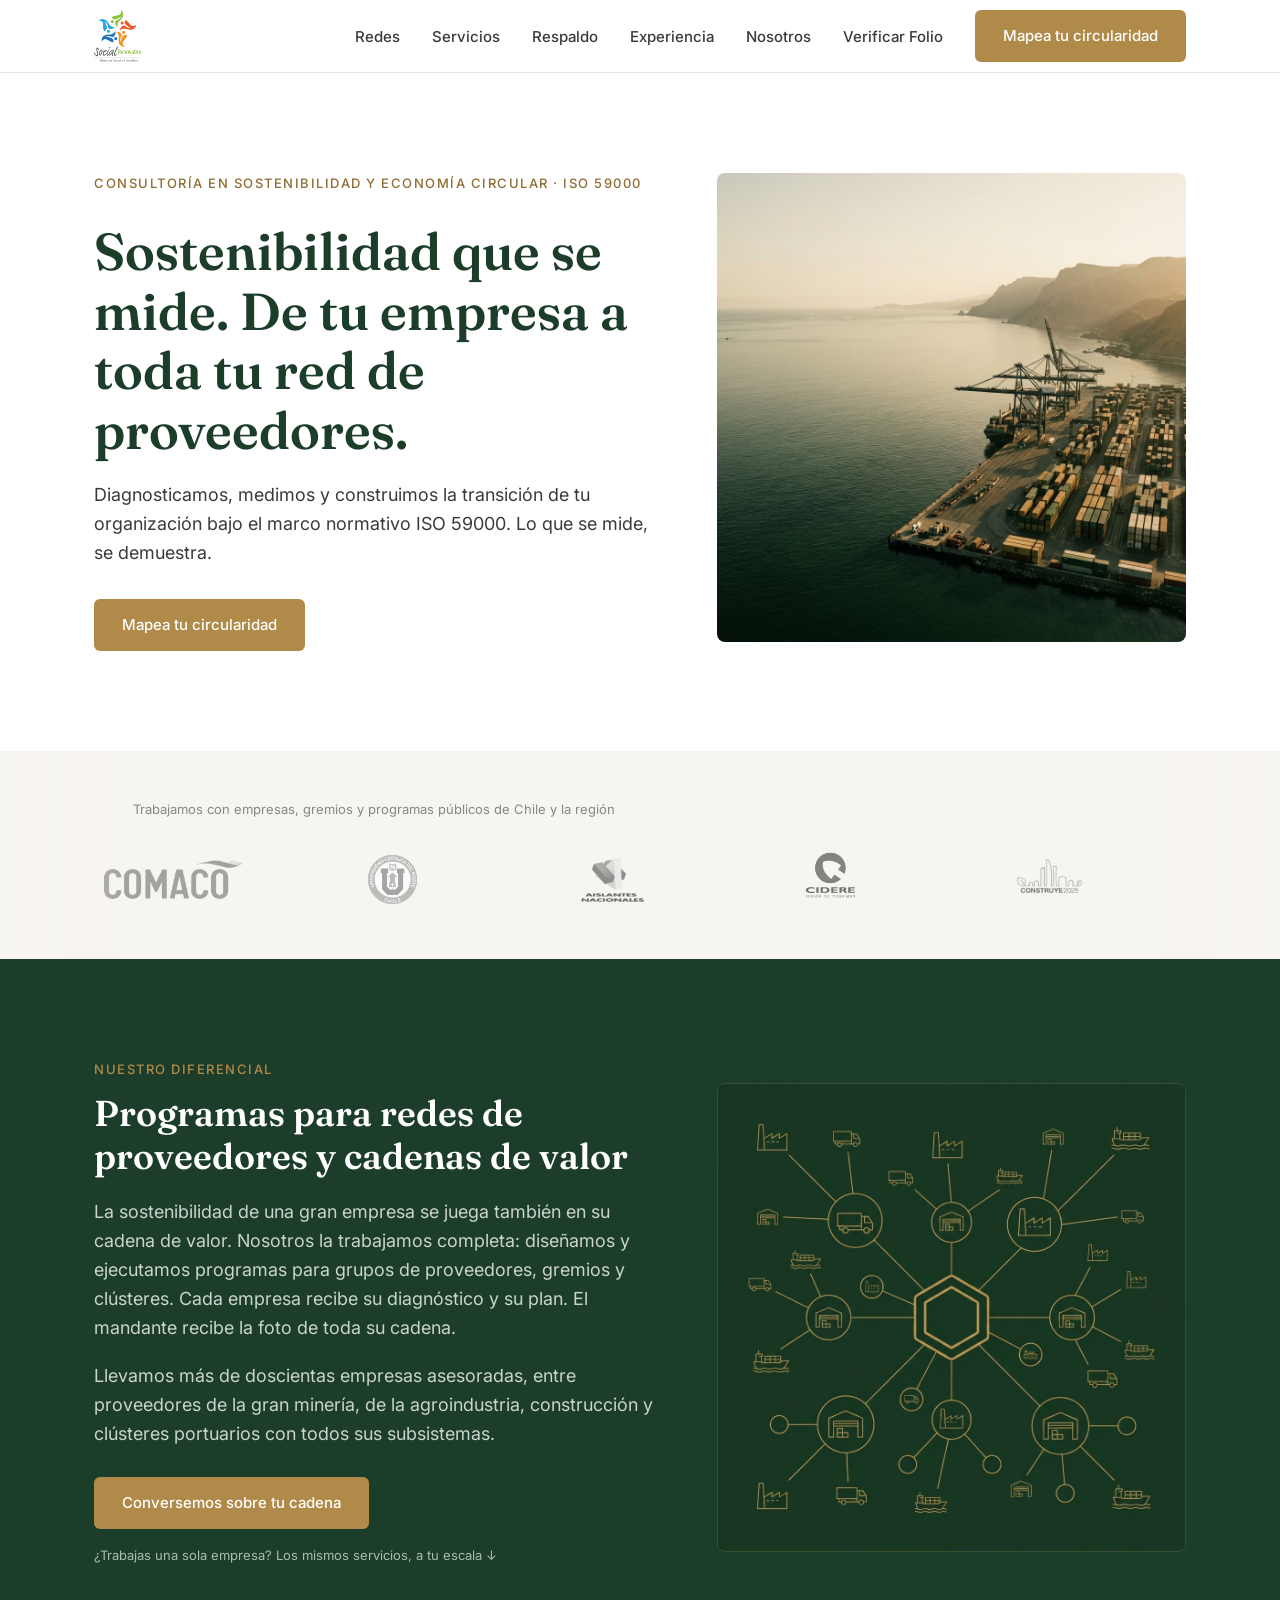
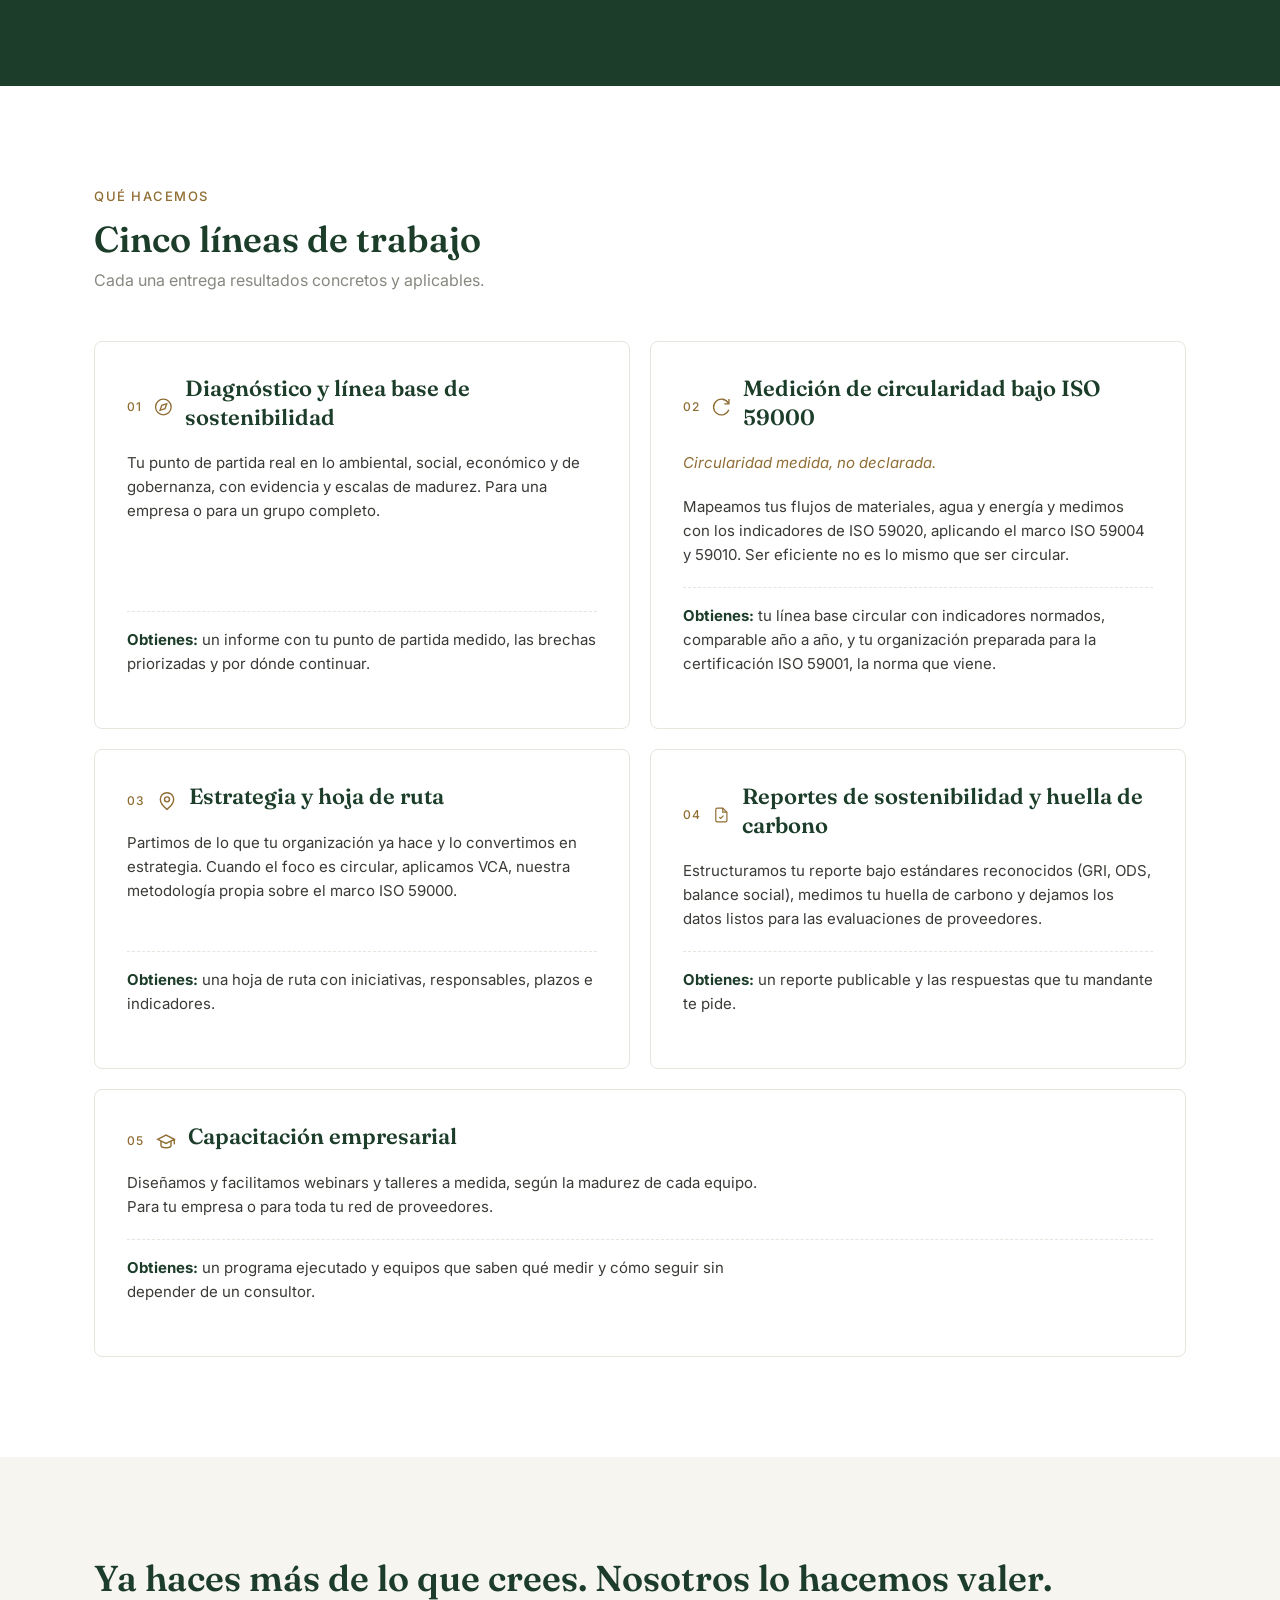
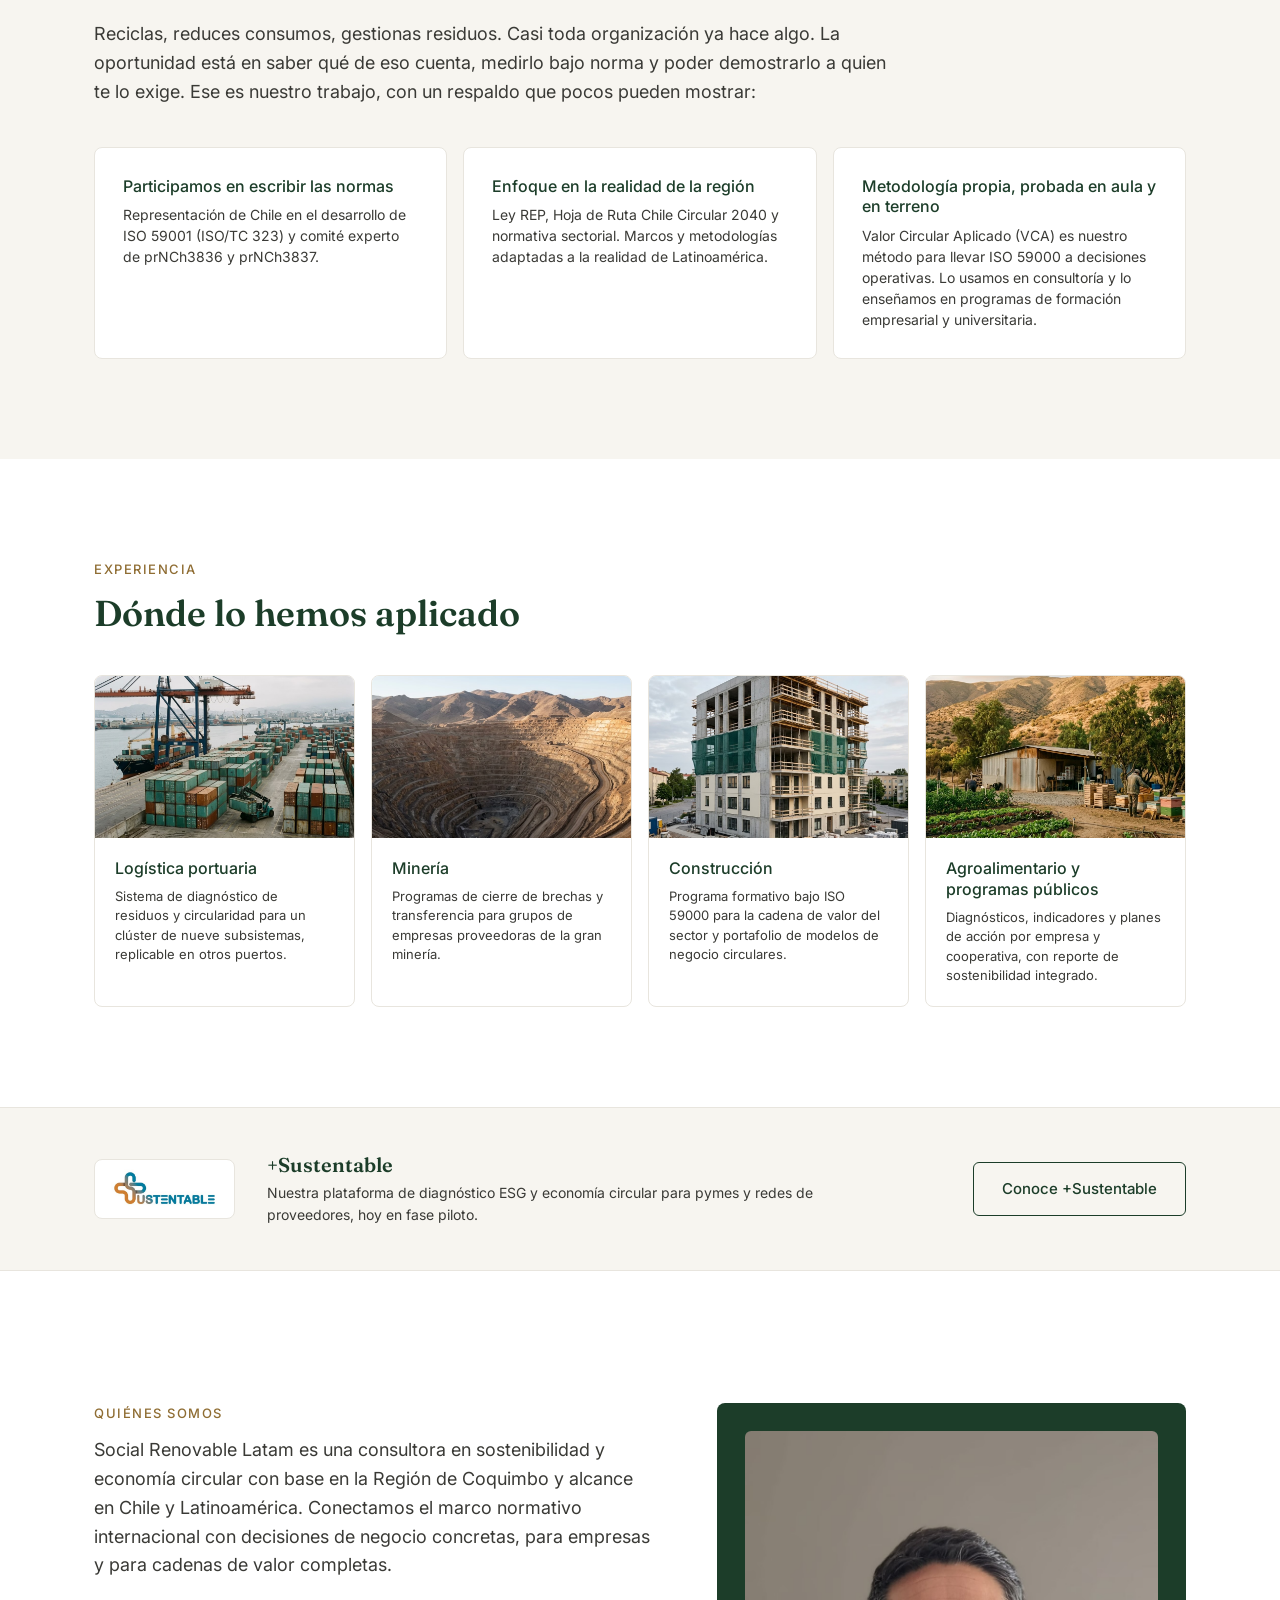
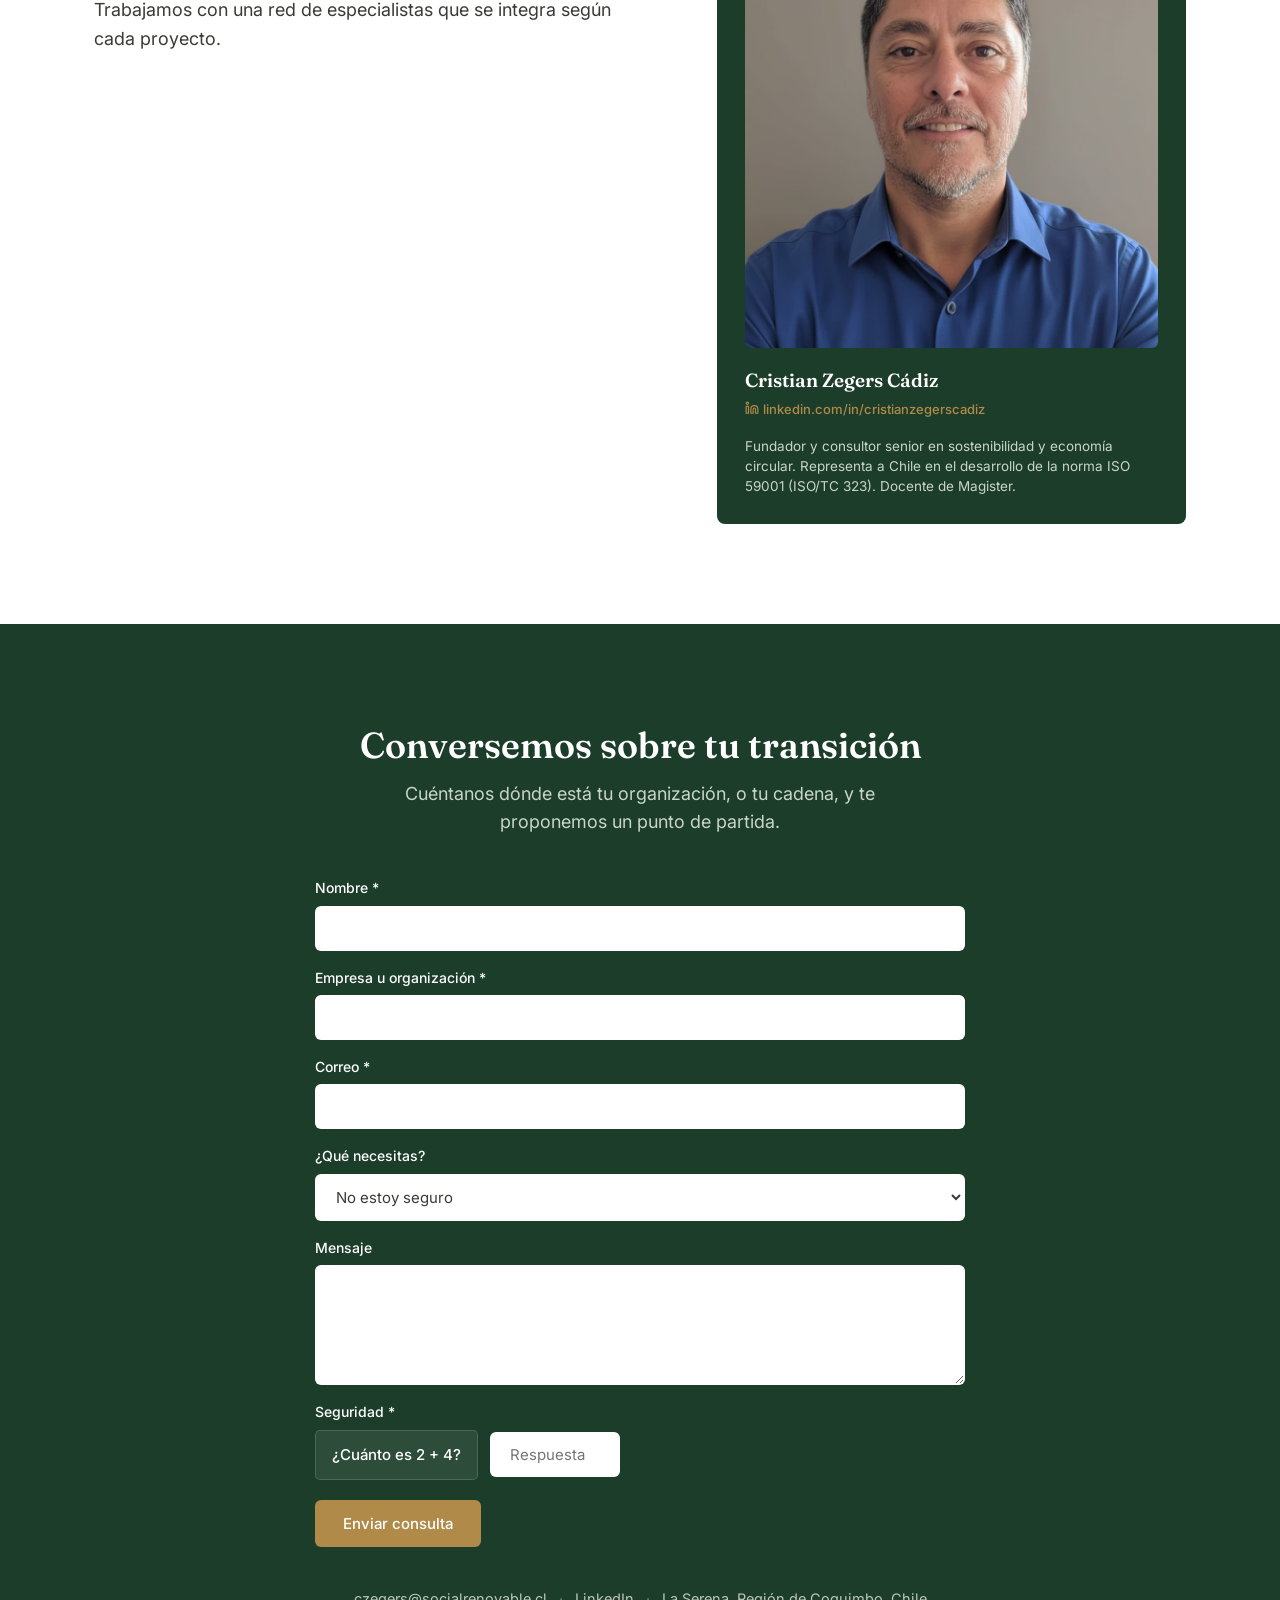
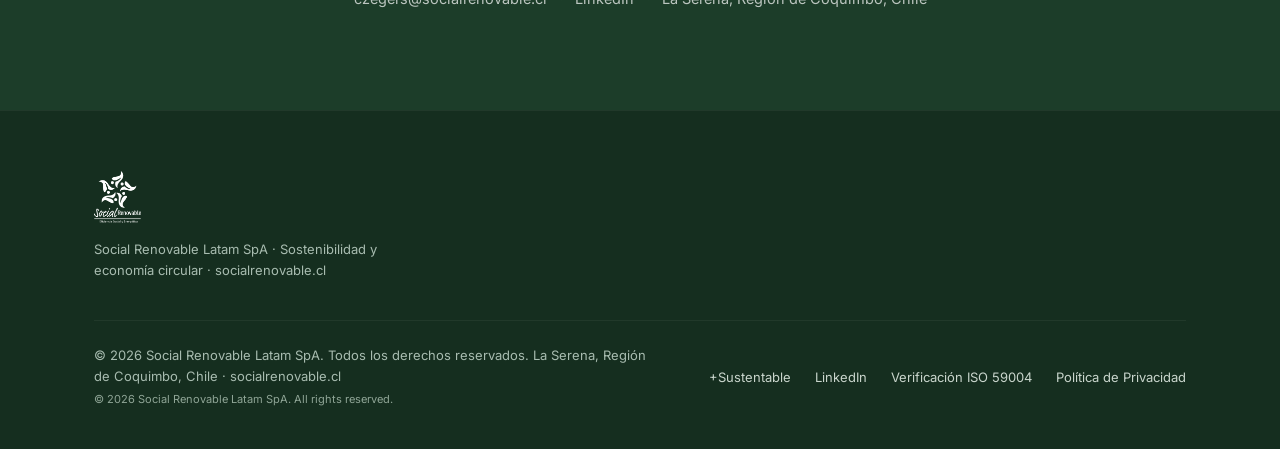
==== commit ddb1cae6: "fix: mejoras en verificacion, encabezados y formulario de contacto" ====
--- a/index.html
+++ b/index.html
@@ -81,7 +81,7 @@
         <li class="nav-item"><a href="#experiencia">Experiencia</a></li>
         <li class="nav-item"><a href="#nosotros">Nosotros</a></li>
         <li class="nav-item"><a href="verifica.html" class="link-secundario" style="font-weight: 500;">Verificar Folio</a></li>
-        <li><a href="https://www.circularaplicado.cl" target="_blank" rel="noopener" class="btn btn-primario">Mapea tu circularidad</a></li>
+        <li><a href="https://www.circularaplicado.cl" target="_blank" rel="noopener noreferrer" class="btn btn-primario">Mapea tu circularidad</a></li>
       </ul>
     </div>
   </nav>
@@ -97,7 +97,7 @@
           que se mide, se demuestra.
         </p>
         <div class="hero-actions">
-          <a href="https://www.circularaplicado.cl" target="_blank" rel="noopener" class="btn btn-primario">Mapea tu circularidad</a>
+          <a href="https://www.circularaplicado.cl" target="_blank" rel="noopener noreferrer" class="btn btn-primario">Mapea tu circularidad</a>
         </div>
       </div>
       <div class="hero-img reveal">
@@ -385,7 +385,7 @@
           <p>Nuestra plataforma de diagnóstico ESG y economía circular para pymes y redes de proveedores, hoy en fase
             piloto.</p>
         </div>
-        <a href="#" class="btn btn-secundario link-sustentable" target="_blank" rel="noopener">Conoce +Sustentable</a>
+        <a href="#" class="btn btn-secundario link-sustentable" target="_blank" rel="noopener noreferrer">Conoce +Sustentable</a>
       </div>
     </section>
 
@@ -411,7 +411,7 @@
                 </div>
                 <h3>Cristian Zegers Cádiz</h3>
                 <div class="about-tagline"><a href="https://www.linkedin.com/in/cristianzegerscadiz/" target="_blank"
-                    rel="noopener"><svg width="14" height="14" viewBox="0 0 24 24" fill="none" stroke="currentColor"
+                    rel="noopener noreferrer"><svg width="14" height="14" viewBox="0 0 24 24" fill="none" stroke="currentColor"
                       stroke-width="2" stroke-linecap="round" stroke-linejoin="round"
                       style="vertical-align: middle; margin-right: 4px; position: relative; top: -1px;">
                       <path d="M16 8a6 6 0 0 1 6 6v7h-4v-7a2 2 0 0 0-2-2 2 2 0 0 0-2 2v7h-4v-7a6 6 0 0 1 6-6z"></path>
@@ -495,7 +495,7 @@
           <div class="contact-footer">
             <a href="mailto:czegers@socialrenovable.cl" class="contacto-email">czegers@socialrenovable.cl</a>
             <span class="divider">·</span>
-            <a href="https://www.linkedin.com/company/social-renovable/" target="_blank" rel="noopener">LinkedIn</a>
+            <a href="https://www.linkedin.com/company/social-renovable/" target="_blank" rel="noopener noreferrer">LinkedIn</a>
             <span class="divider">·</span>
             <span class="location">La Serena, Región de Coquimbo, Chile</span>
           </div>
@@ -525,8 +525,8 @@
           <p class="copyright-en">&copy; 2026 Social Renovable Latam SpA. All rights reserved.</p>
         </div>
         <div class="footer-links">
-          <a href="#" class="link-sustentable" target="_blank" rel="noopener">+Sustentable</a>
-          <a href="https://www.linkedin.com/company/social-renovable/" target="_blank" rel="noopener">LinkedIn</a>
+          <a href="#" class="link-sustentable" target="_blank" rel="noopener noreferrer">+Sustentable</a>
+          <a href="https://www.linkedin.com/company/social-renovable/" target="_blank" rel="noopener noreferrer">LinkedIn</a>
           <a href="verifica.html">Verificación ISO 59004</a>
           <a href="politica-de-privacidad.html">Política de Privacidad</a>
         </div>
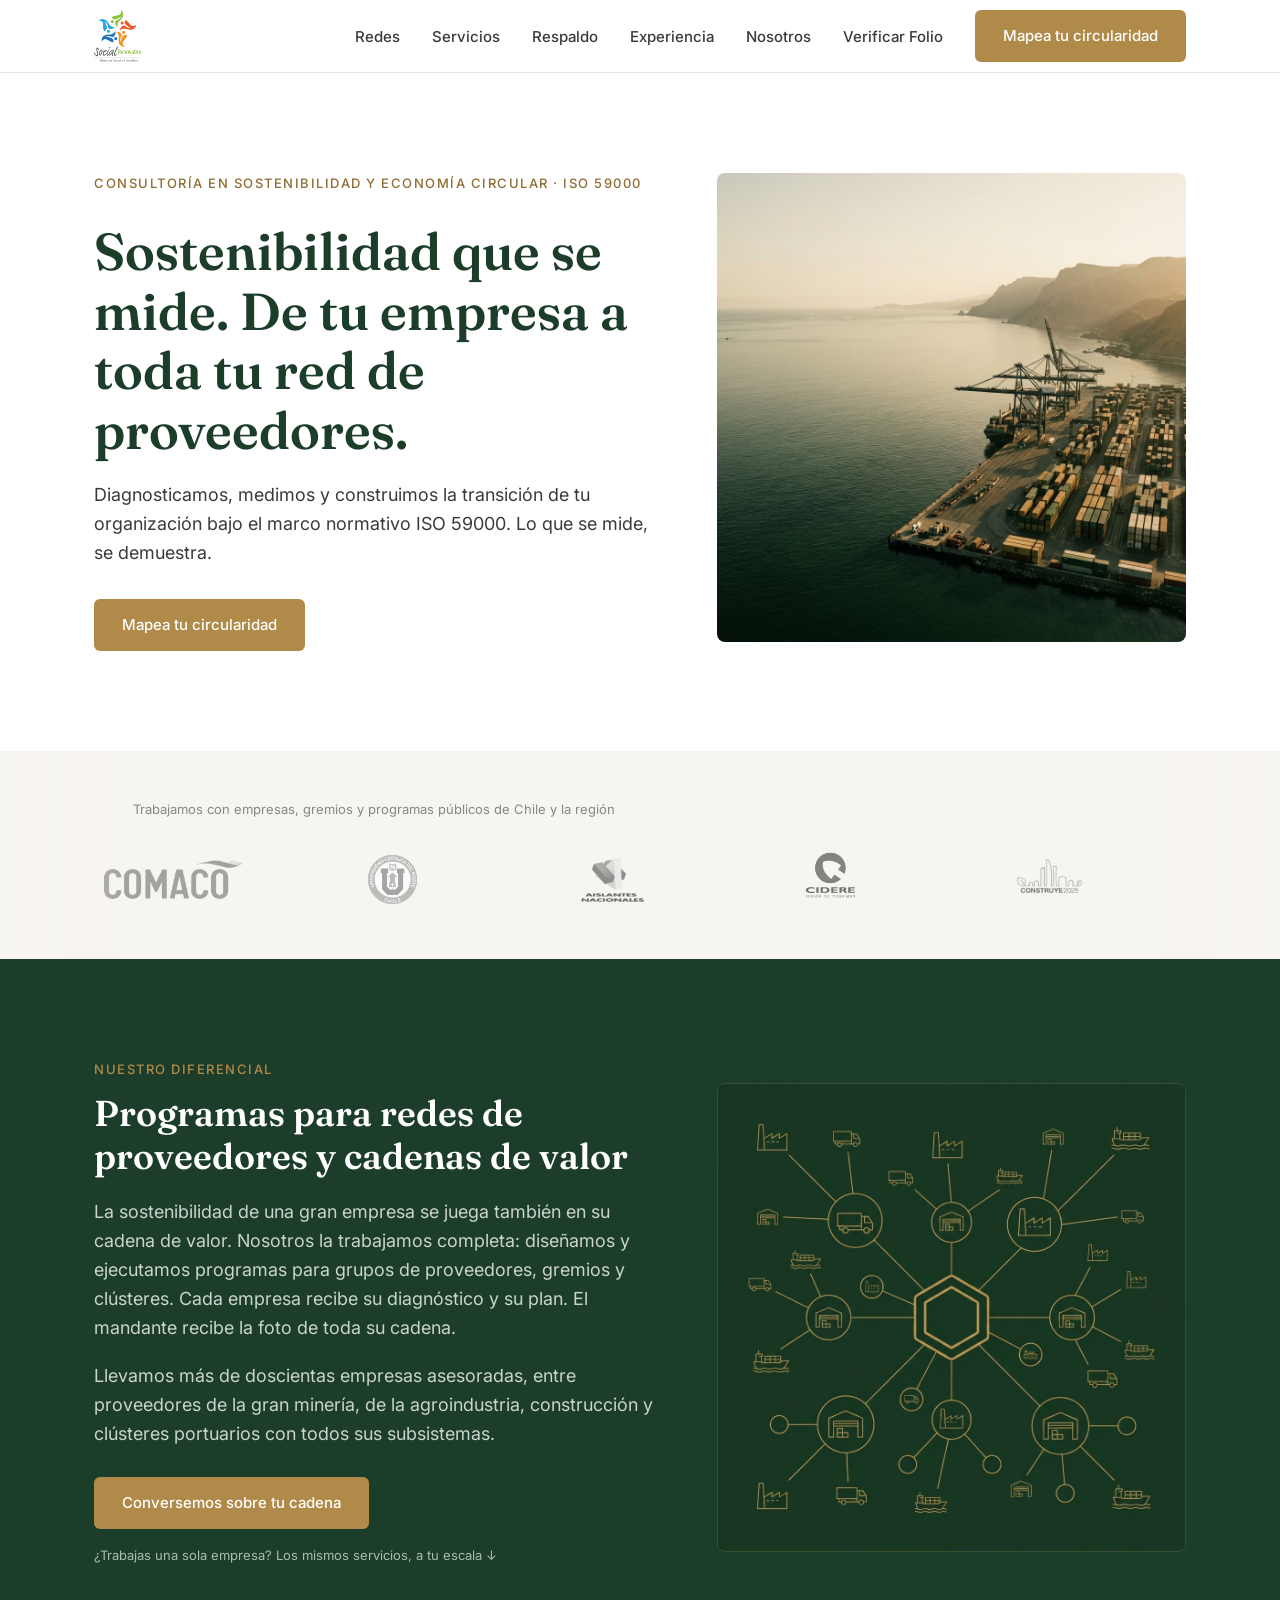
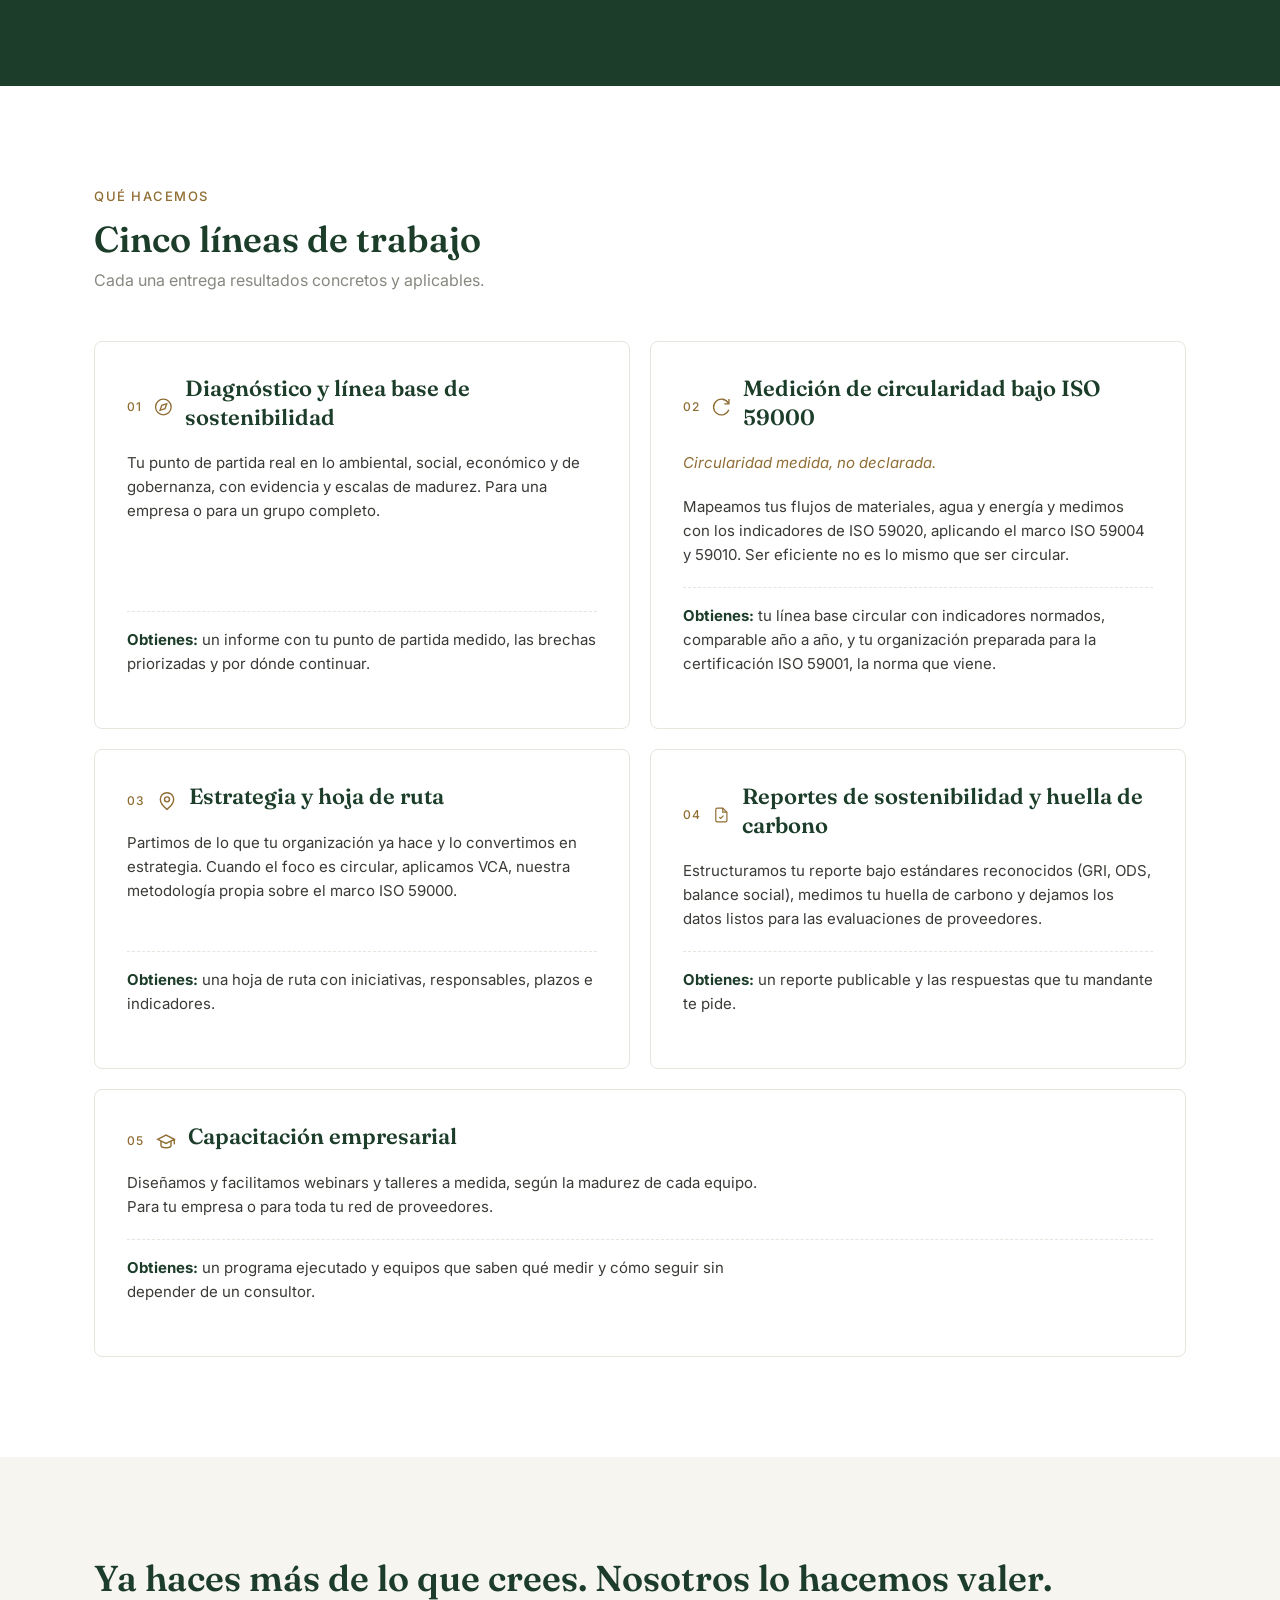
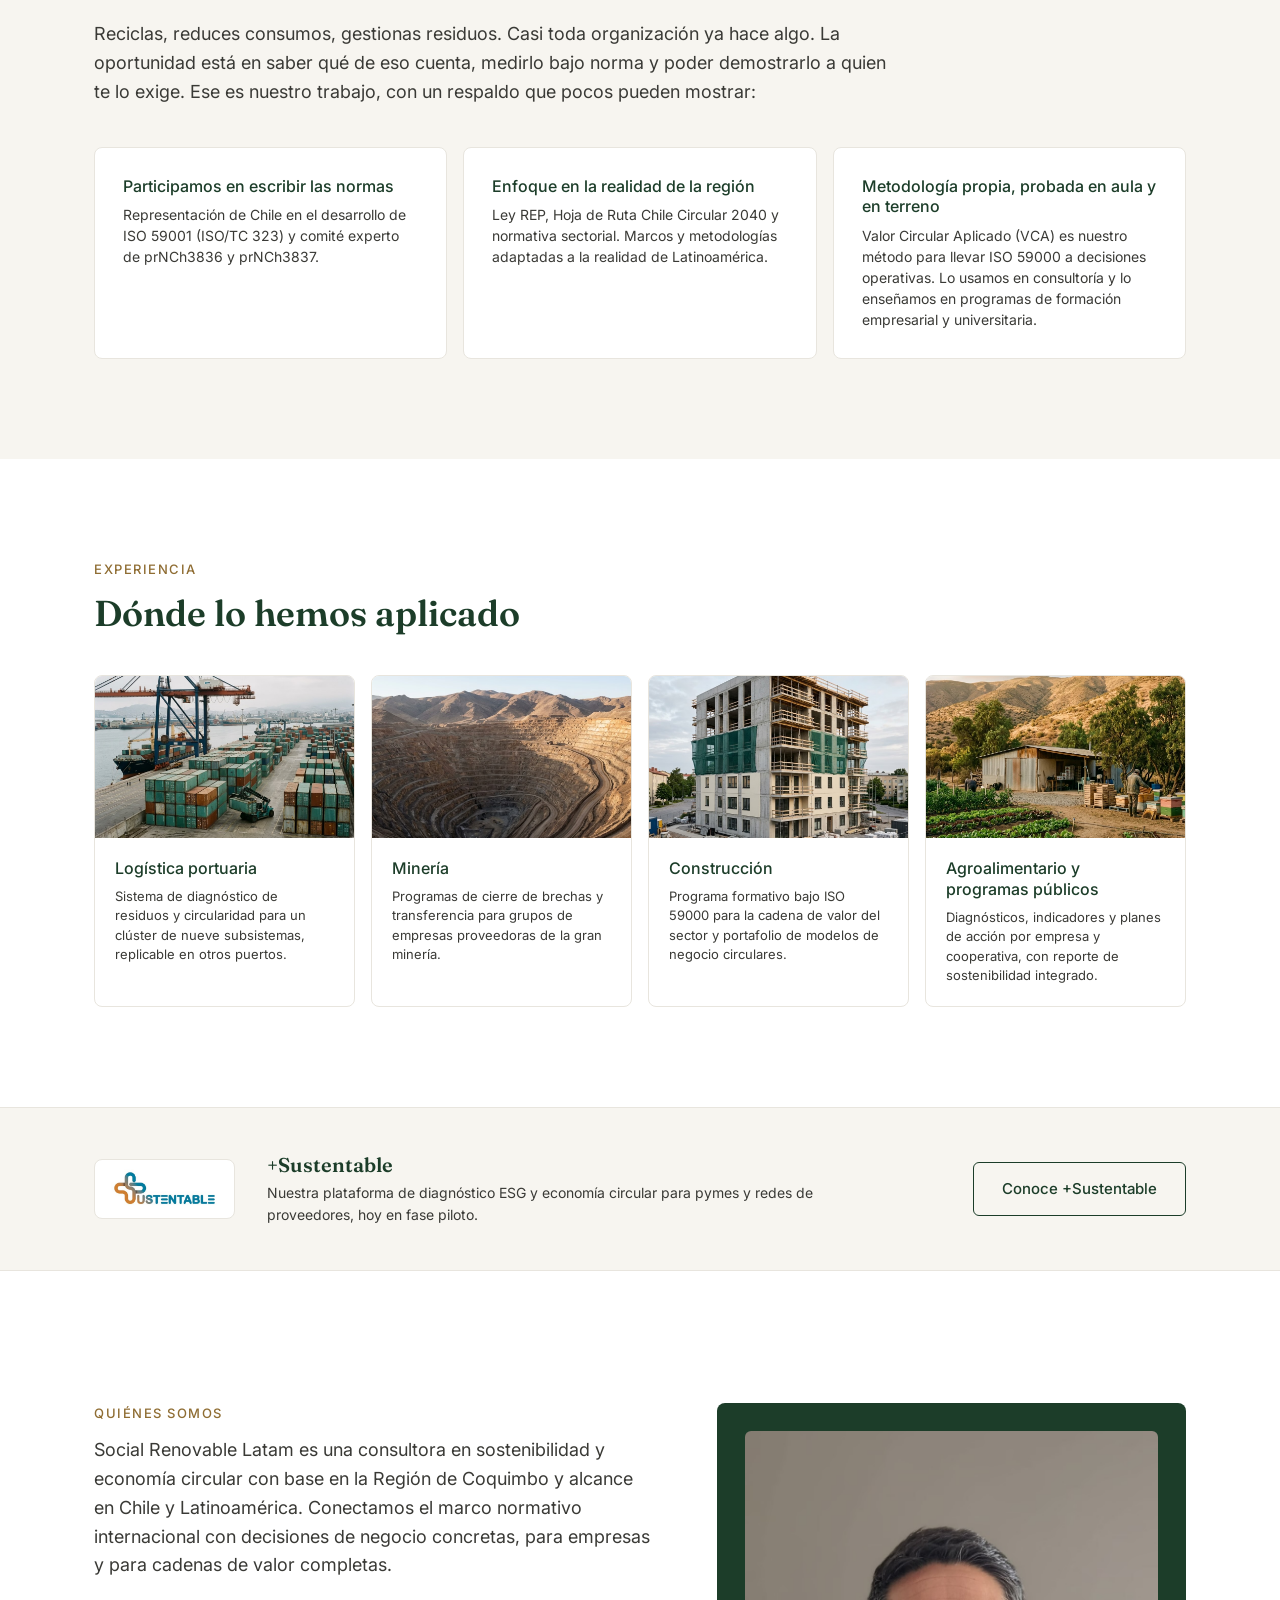
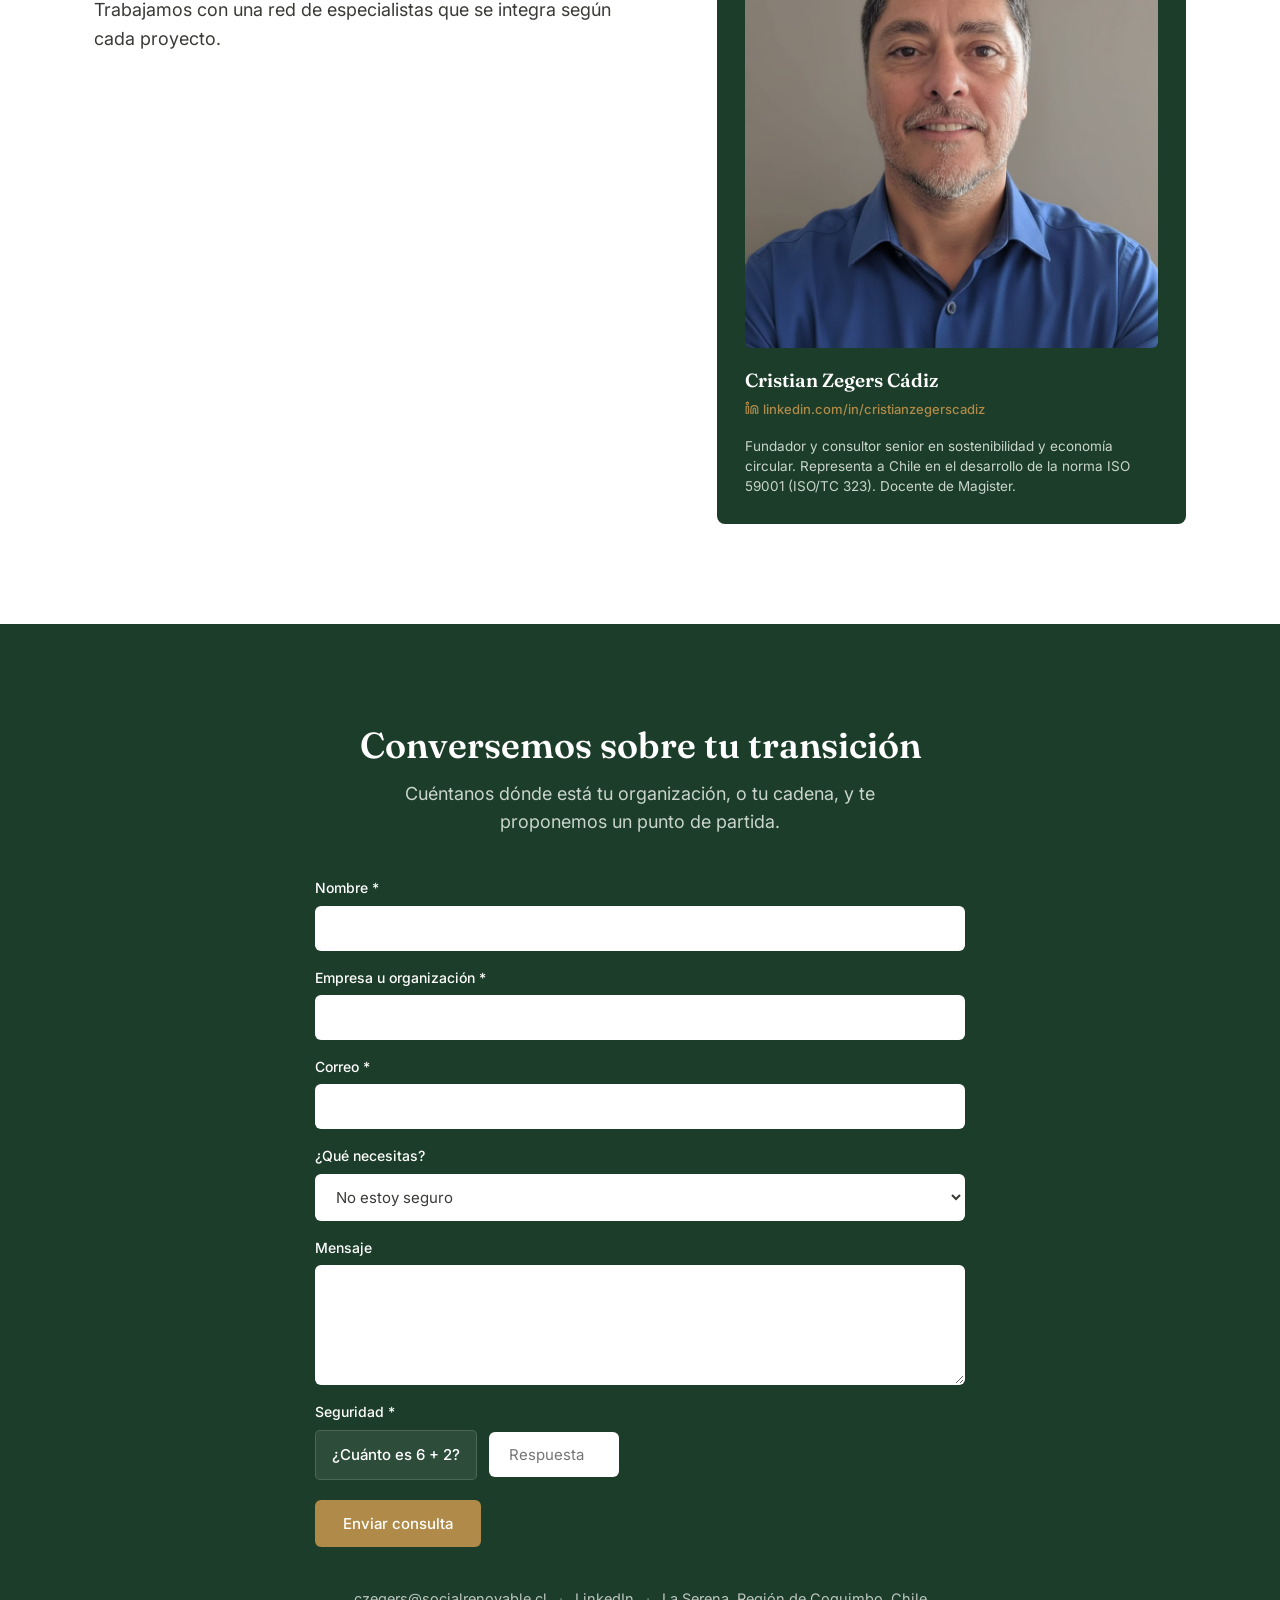
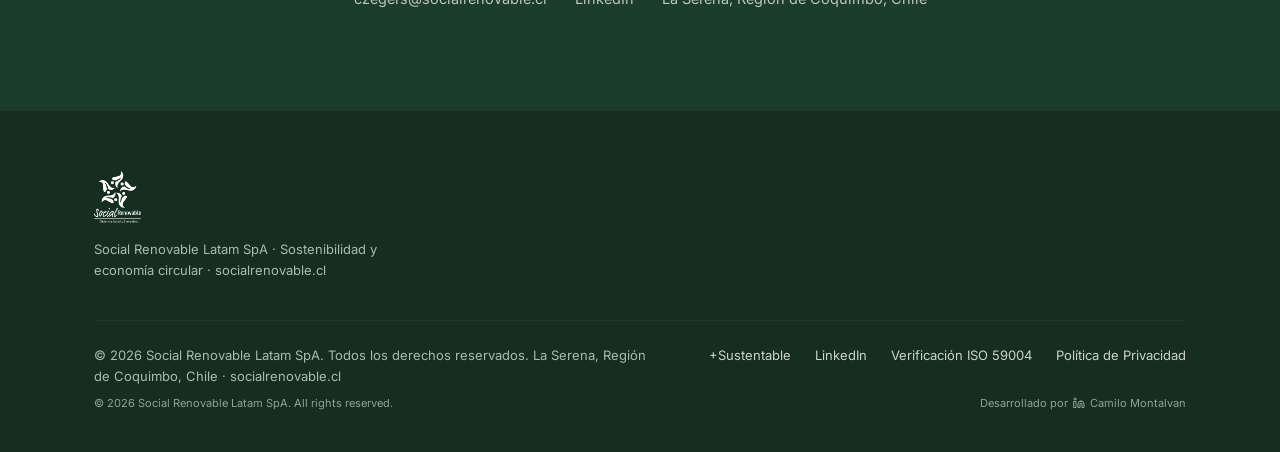
==== commit bdf38e09: "feat(footer): agregar crédito de desarrollador con enlace a LinkedIn y alineación responsive" ====
--- a/index.html
+++ b/index.html
@@ -524,11 +524,24 @@
             · socialrenovable.cl</p>
           <p class="copyright-en">&copy; 2026 Social Renovable Latam SpA. All rights reserved.</p>
         </div>
-        <div class="footer-links">
-          <a href="#" class="link-sustentable" target="_blank" rel="noopener noreferrer">+Sustentable</a>
-          <a href="https://www.linkedin.com/company/social-renovable/" target="_blank" rel="noopener noreferrer">LinkedIn</a>
-          <a href="verifica.html">Verificación ISO 59004</a>
-          <a href="politica-de-privacidad.html">Política de Privacidad</a>
+        <div class="footer-right">
+          <div class="footer-links">
+            <a href="#" class="link-sustentable" target="_blank" rel="noopener noreferrer">+Sustentable</a>
+            <a href="https://www.linkedin.com/company/social-renovable/" target="_blank" rel="noopener noreferrer">LinkedIn</a>
+            <a href="verifica.html">Verificación ISO 59004</a>
+            <a href="politica-de-privacidad.html">Política de Privacidad</a>
+          </div>
+          <div class="footer-developer">
+            <a href="https://www.linkedin.com/in/camilo-montalvan/" target="_blank" rel="noopener noreferrer">
+              <span>Desarrollado por</span>
+              <svg width="12" height="12" viewBox="0 0 24 24" fill="none" stroke="currentColor" stroke-width="2" stroke-linecap="round" stroke-linejoin="round" aria-hidden="true">
+                <path d="M16 8a6 6 0 0 1 6 6v7h-4v-7a2 2 0 0 0-2-2 2 2 0 0 0-2 2v7h-4v-7a6 6 0 0 1 6-6z"></path>
+                <rect x="2" y="9" width="4" height="12"></rect>
+                <circle cx="4" cy="4" r="2"></circle>
+              </svg>
+              <span>Camilo Montalvan</span>
+            </a>
+          </div>
         </div>
       </div>
     </div>
--- a/css/style.css
+++ b/css/style.css
@@ -992,20 +992,29 @@
   padding-top: 24px;
   display: flex;
   justify-content: space-between;
-  align-items: center;
+  align-items: stretch;
   flex-wrap: wrap;
   gap: 20px;
+}
+
+.footer-copyrights {
+  display: flex;
+  flex-direction: column;
+  justify-content: space-between;
+  gap: 8px;
 }
 
 .copyright-en {
   color: #8FA596;
   font-size: 0.85em;
-  margin-top: 4px;
+  line-height: 1.5;
+  margin: 0;
 }
 
 .footer-links {
   display: flex;
   gap: 24px;
+  line-height: 1.6;
 }
 
 .footer-links a {
@@ -1016,6 +1025,40 @@
 
 .footer-links a:hover {
   color: #FFFFFF;
+}
+
+.footer-right {
+  display: flex;
+  flex-direction: column;
+  justify-content: space-between;
+  align-items: flex-end;
+  gap: 12px;
+}
+
+.footer-developer {
+  display: flex;
+  align-items: center;
+  margin: 0;
+}
+
+.footer-developer a {
+  display: inline-flex;
+  align-items: center;
+  gap: 5px;
+  color: #8FA596;
+  text-decoration: none;
+  font-size: 0.85em;
+  line-height: 1.5;
+  font-family: var(--font-cuerpo);
+  transition: color 0.2s ease;
+}
+
+.footer-developer a:hover {
+  color: #FFFFFF;
+}
+
+.footer-developer a svg {
+  flex-shrink: 0;
 }
 
 .timeline {
@@ -1182,11 +1225,23 @@
   .footer-bottom {
     flex-direction: column;
     text-align: center;
+    align-items: center;
     gap: 16px;
+  }
+
+  .footer-copyrights {
+    align-items: center;
+    gap: 6px;
+  }
+
+  .footer-right {
+    align-items: center;
+    gap: 10px;
   }
 
   .footer-links {
     justify-content: center;
+    flex-wrap: wrap;
   }
 }
 
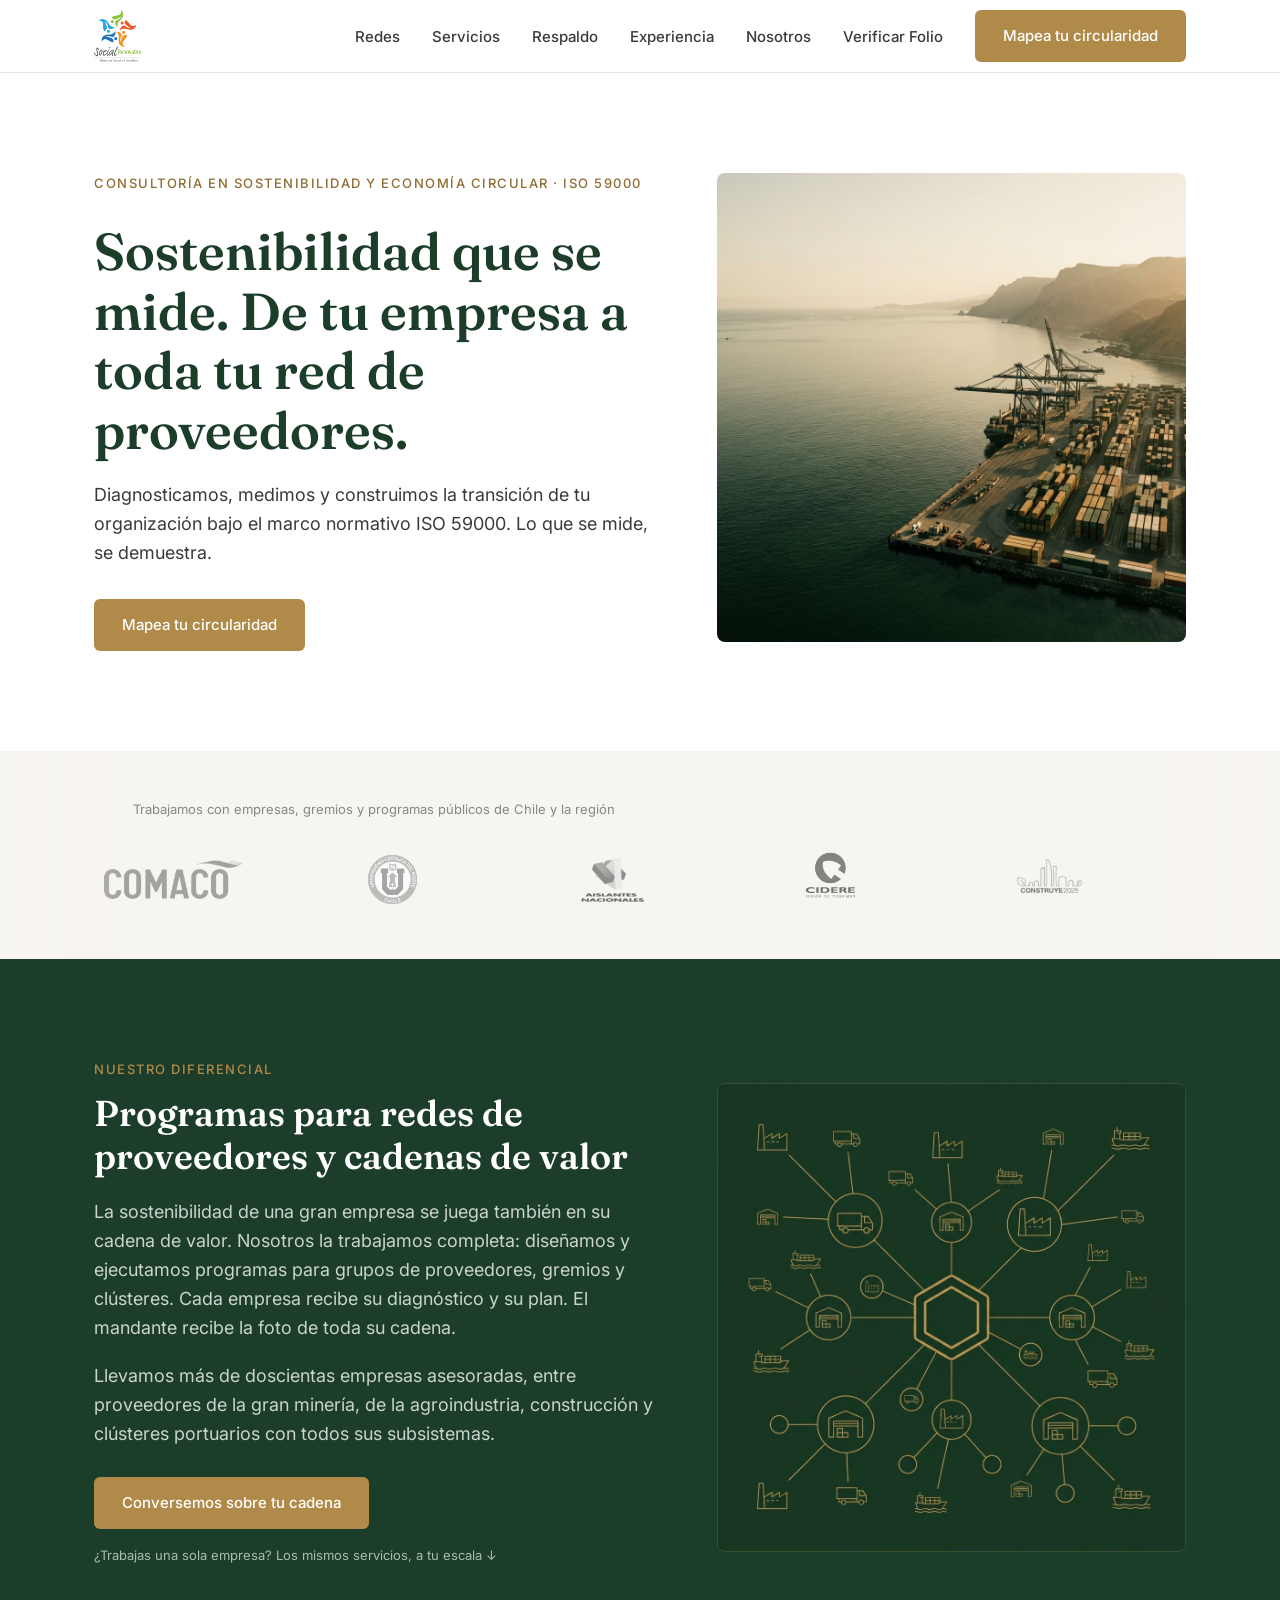
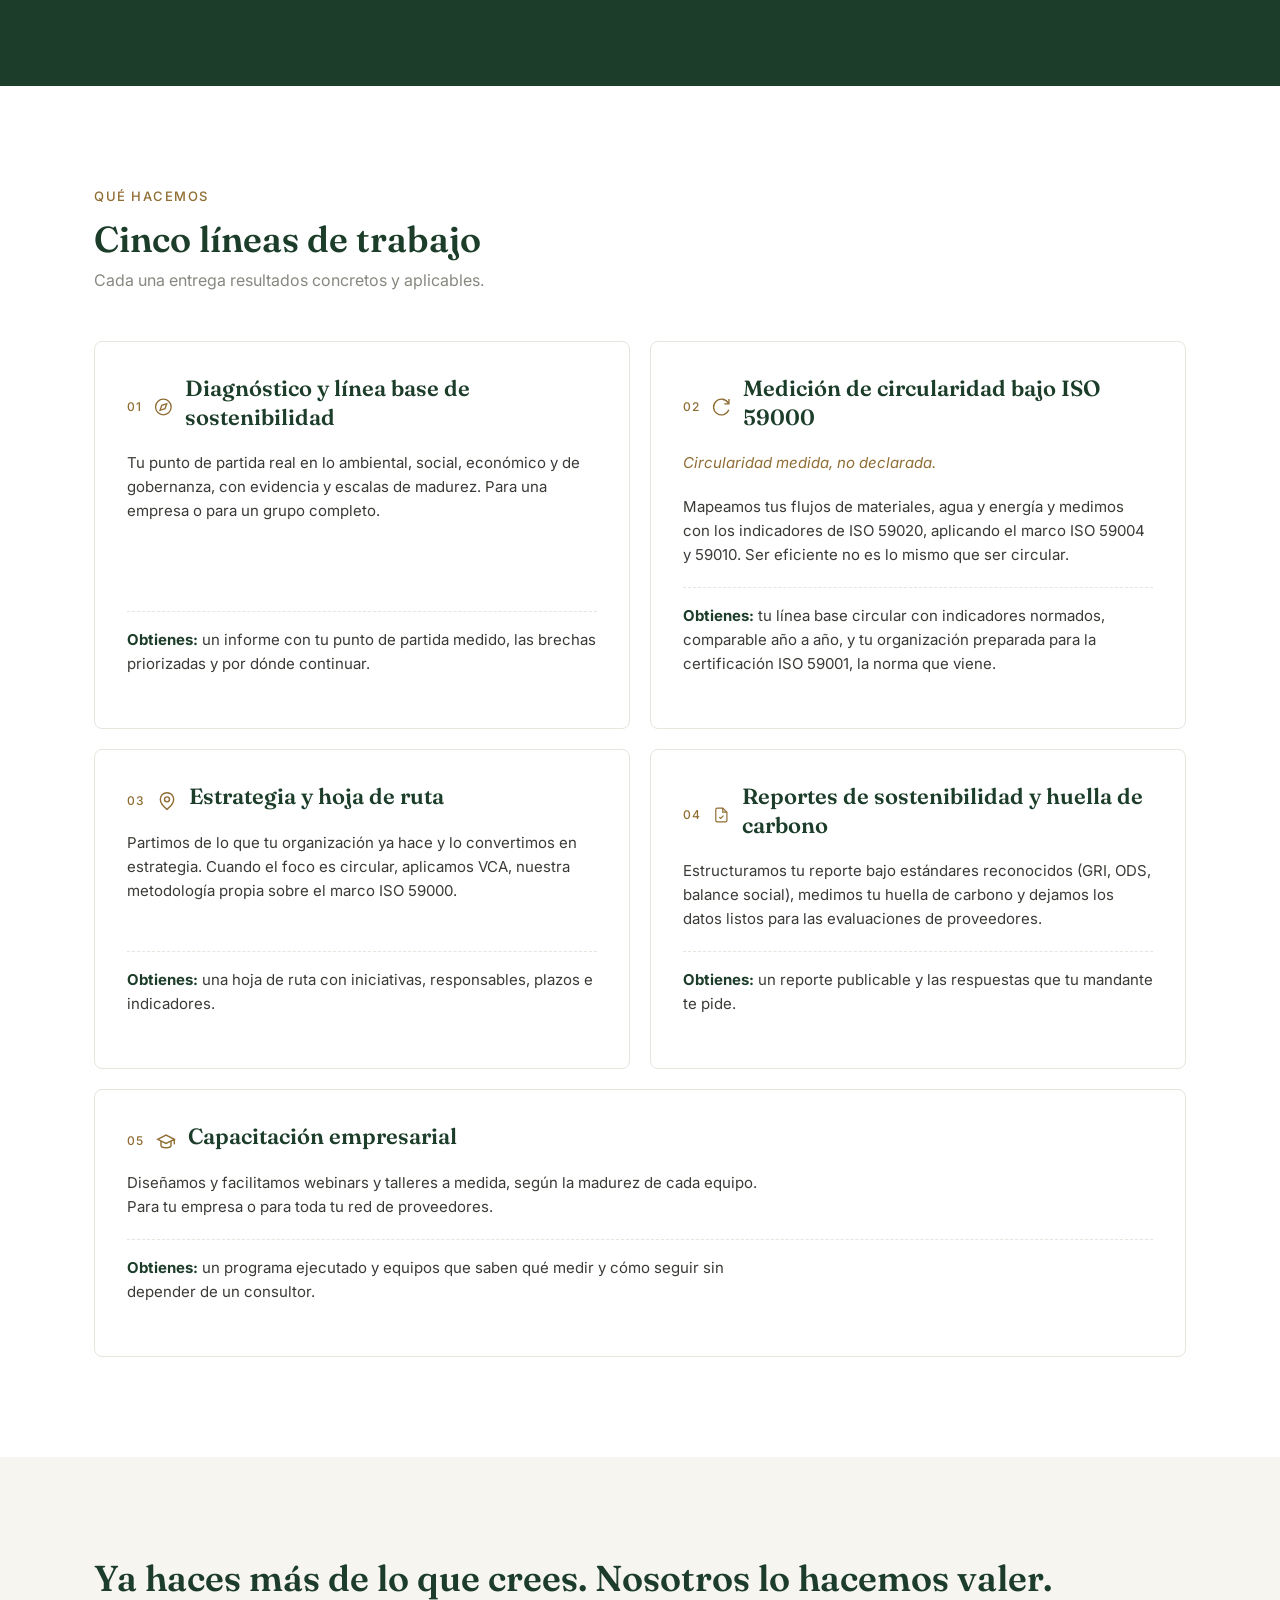
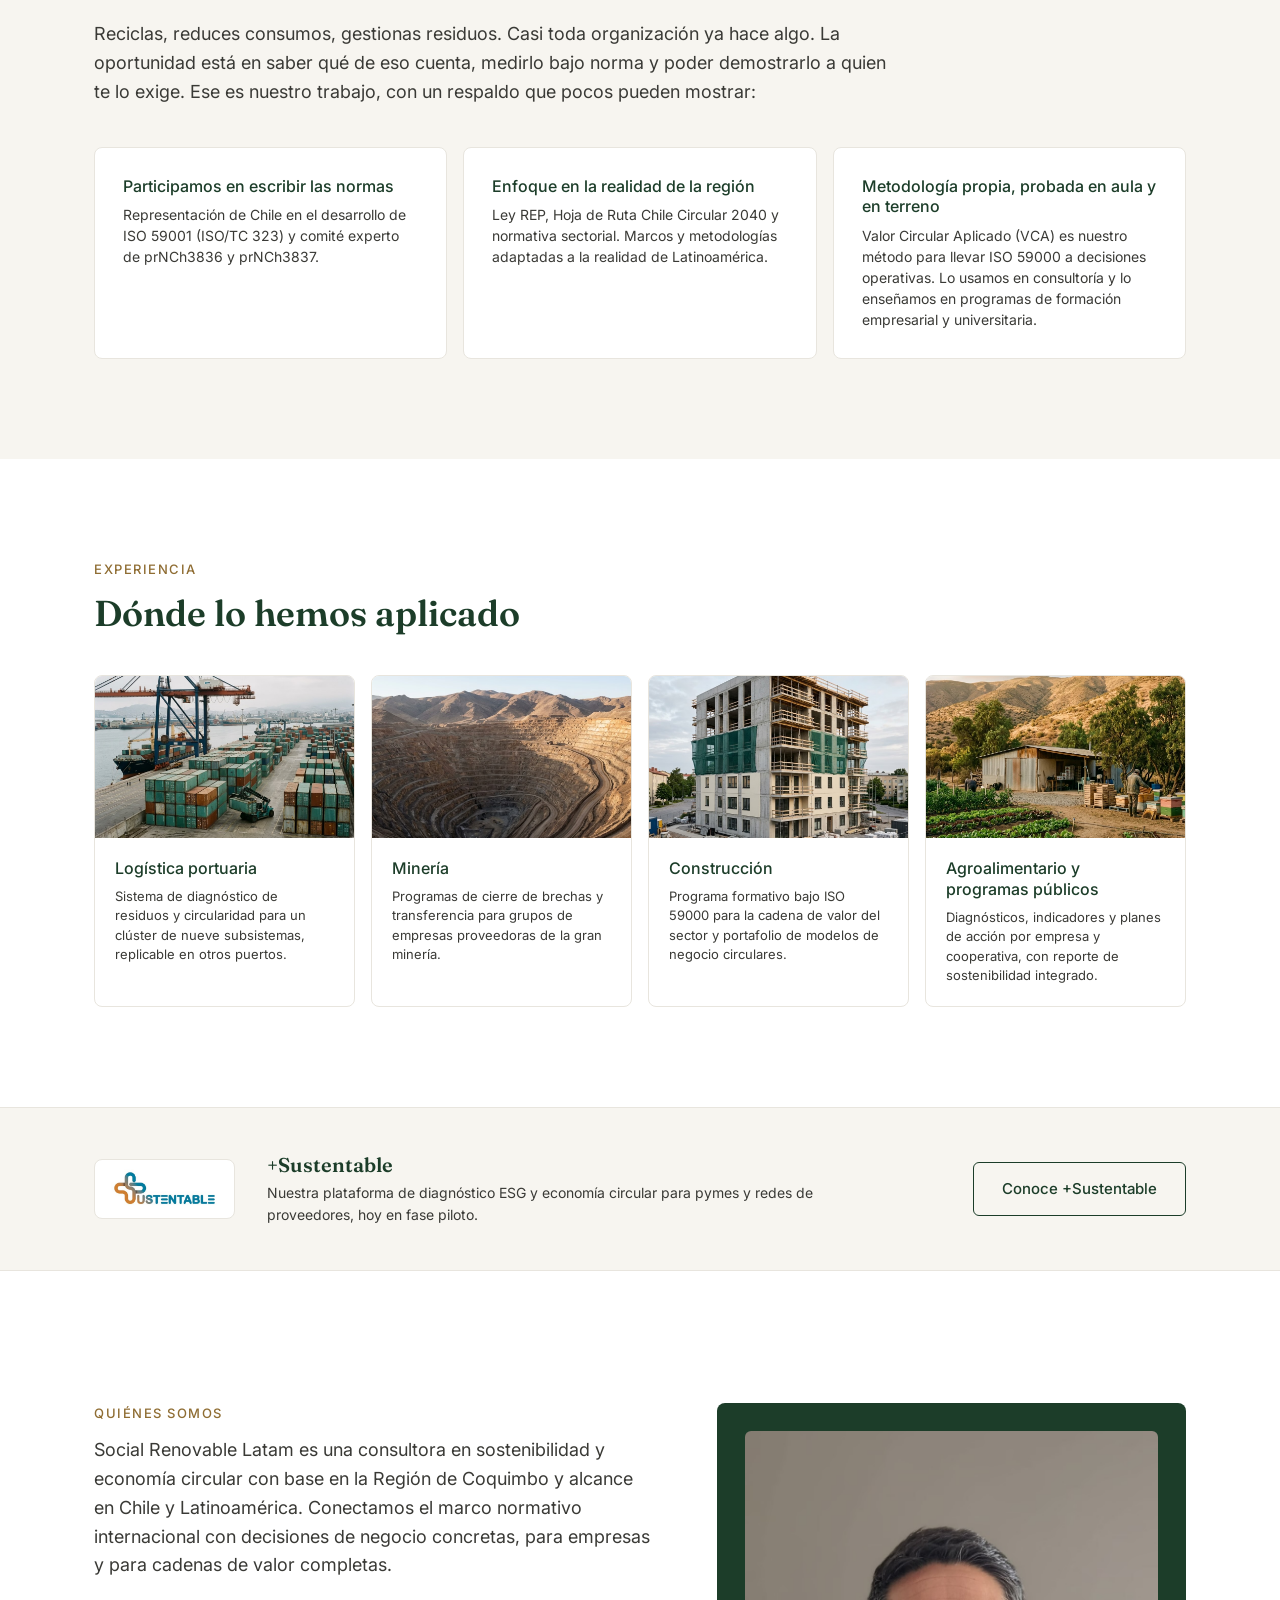
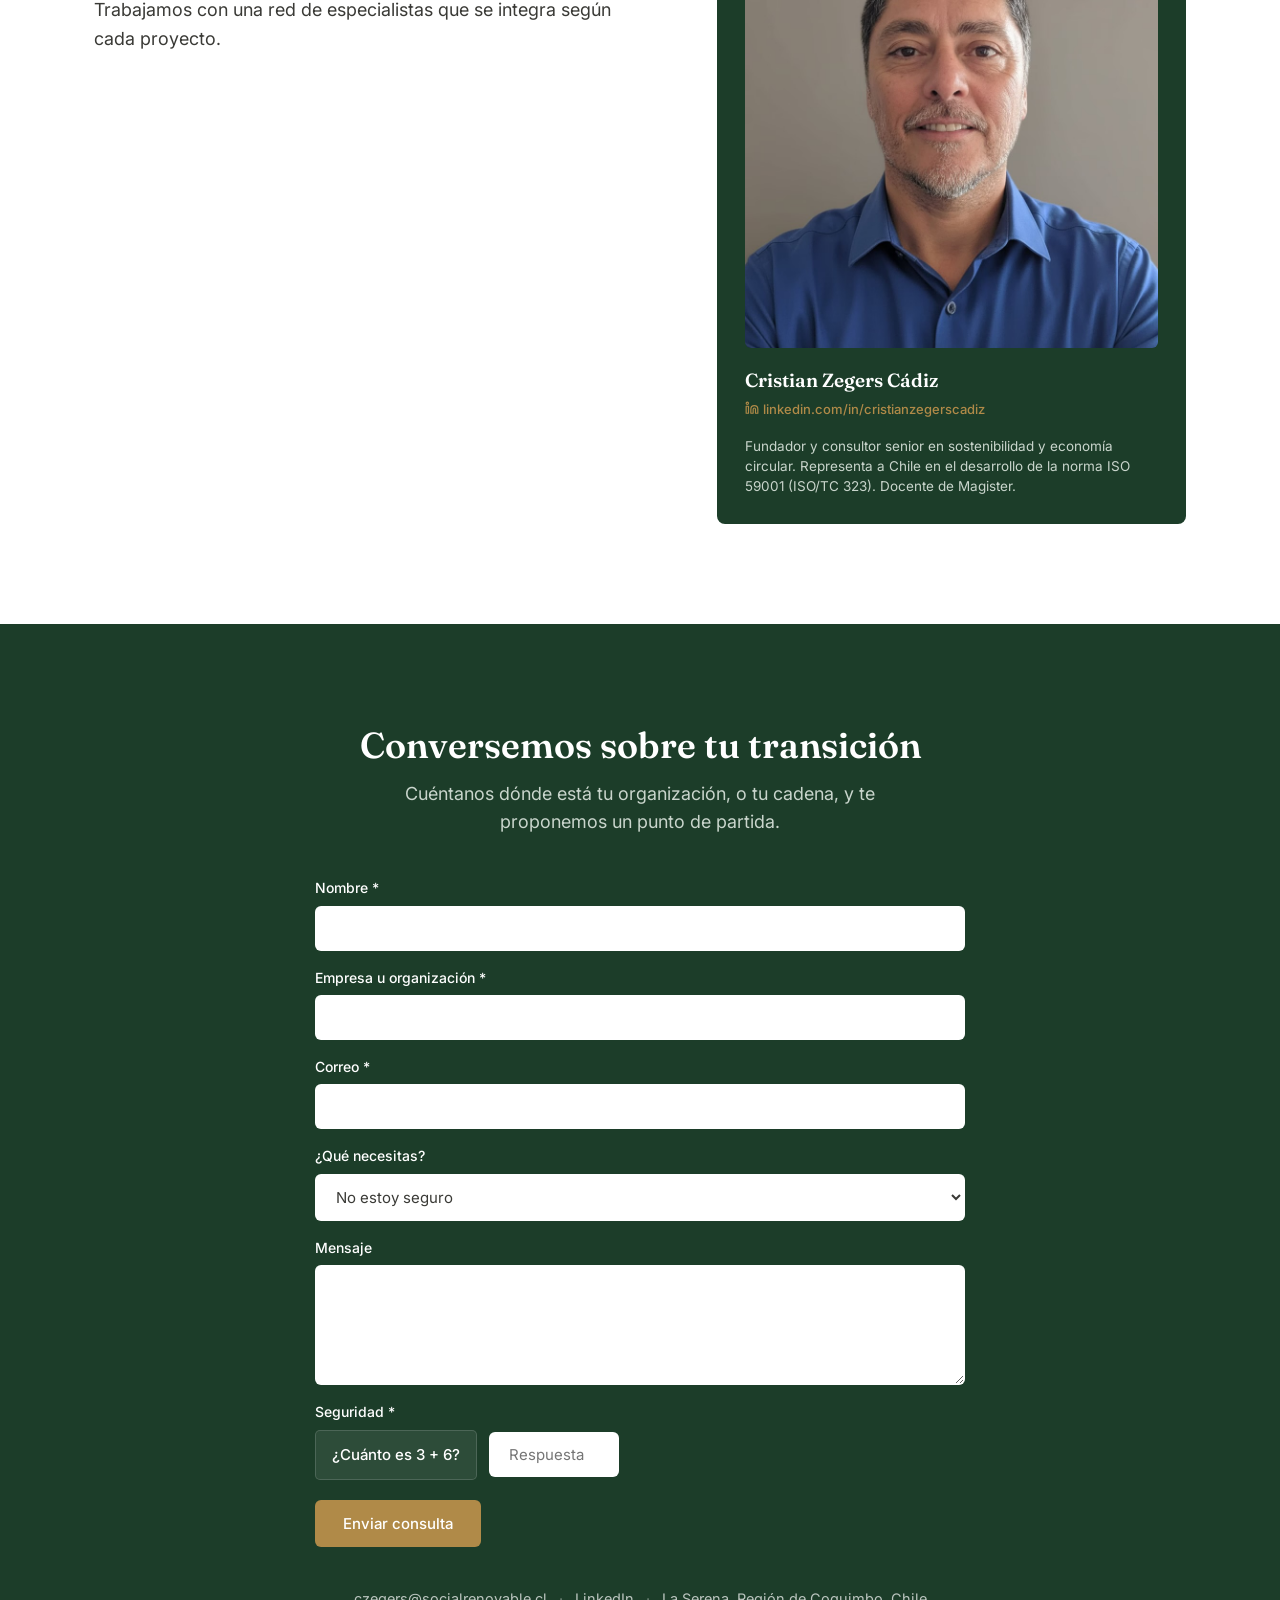
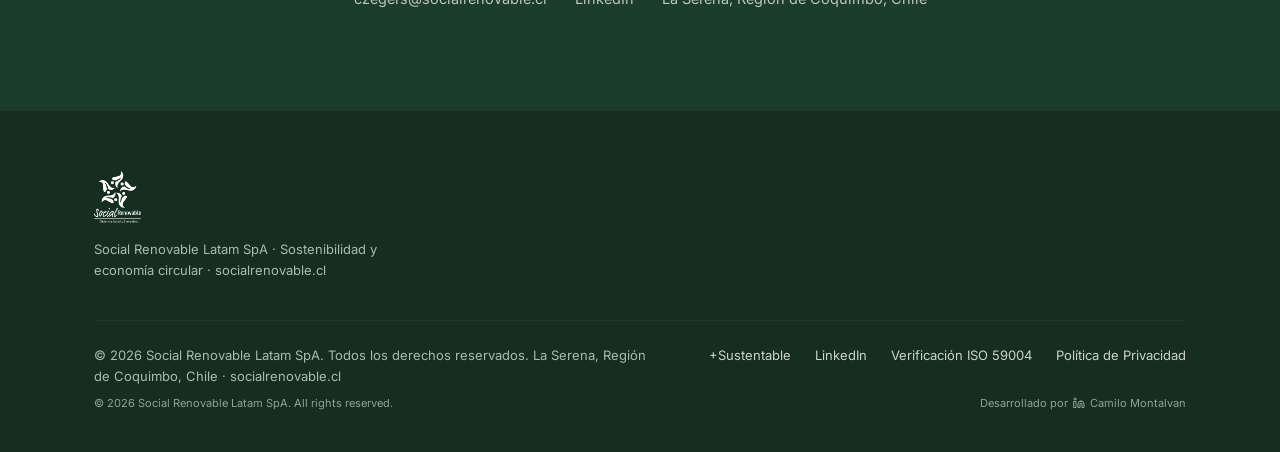
==== commit 00a791c3: "fix(cache): agregar version query param al CSS para forzar actualizacion en produccion" ====
--- a/index.html
+++ b/index.html
@@ -54,7 +54,7 @@
   <link
     href="https://fonts.googleapis.com/css2?family=Fraunces:opsz,wght@9..144,500;9..144,600&family=Inter:wght@400;500&display=swap"
     rel="stylesheet">
-  <link rel="stylesheet" href="css/style.css">
+  <link rel="stylesheet" href="css/style.css?v=1.1">
   <script src="js/main.js" defer></script>
 </head>
 
